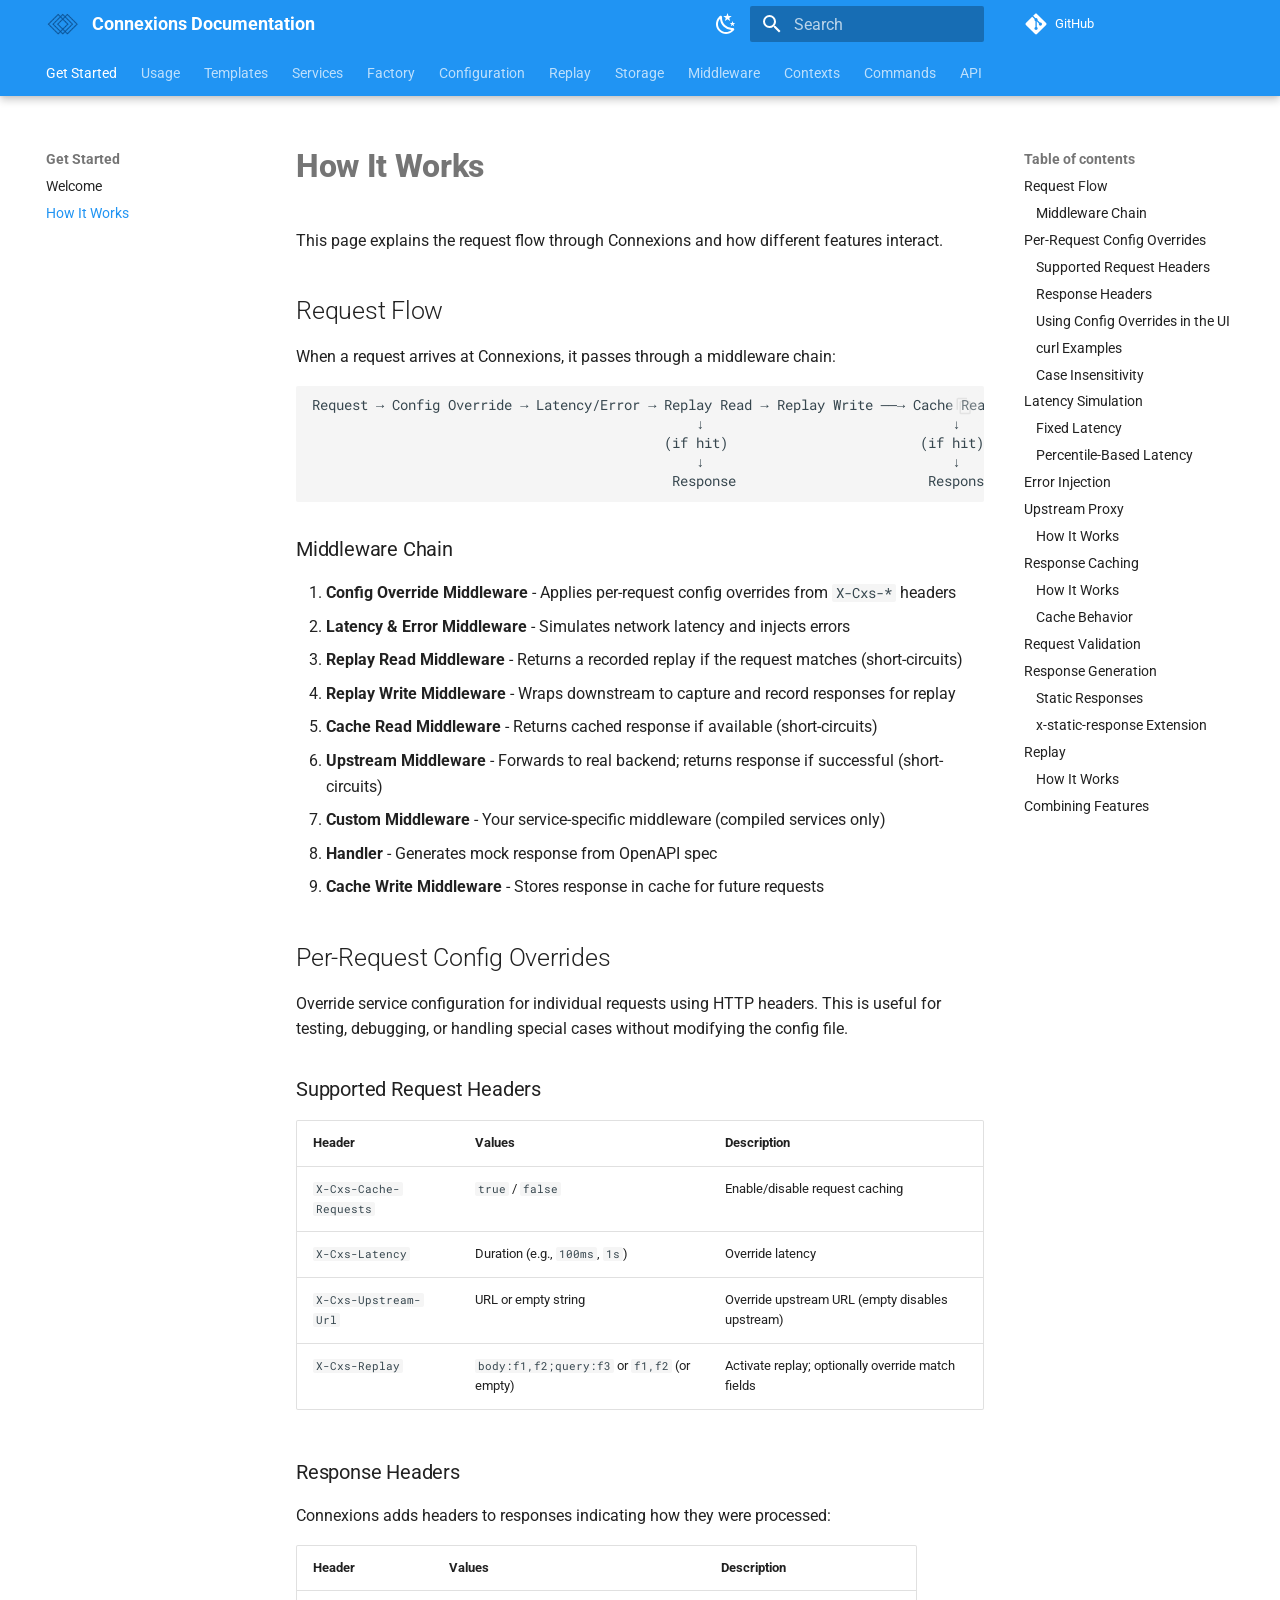
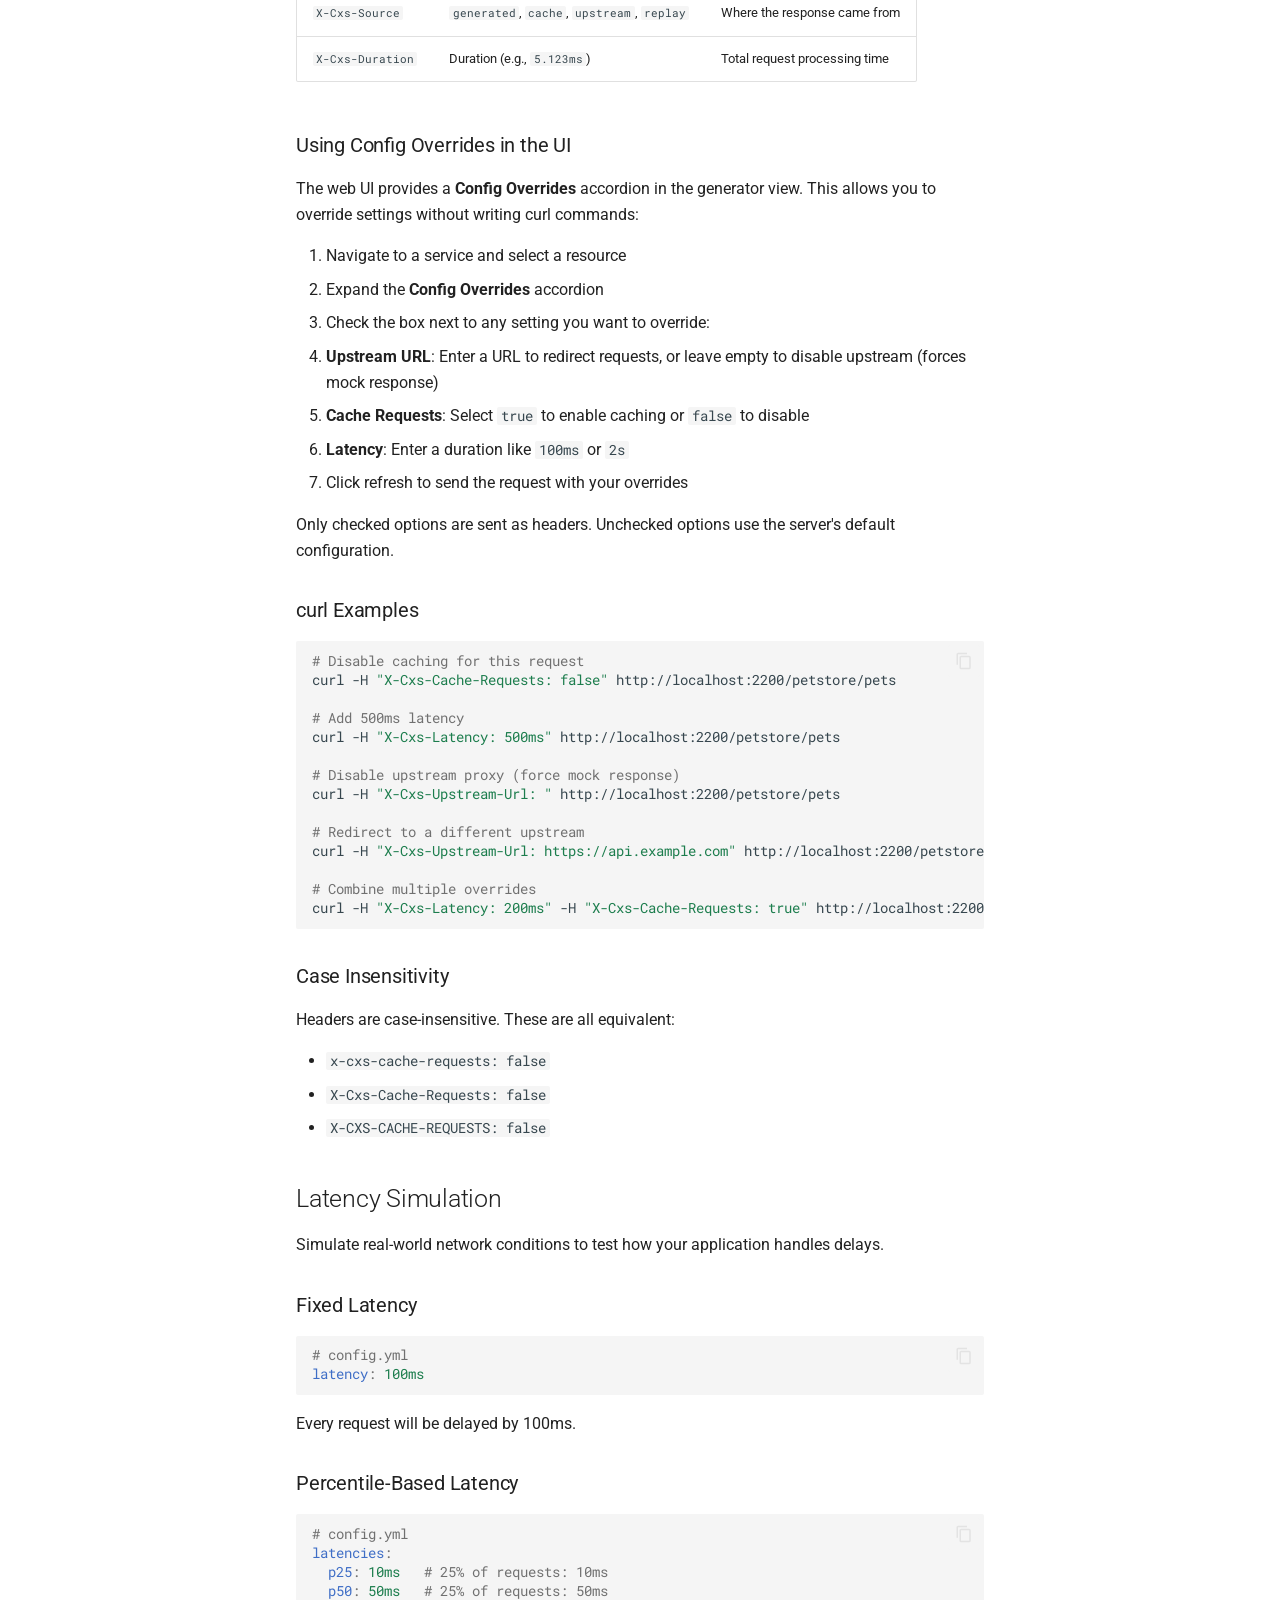
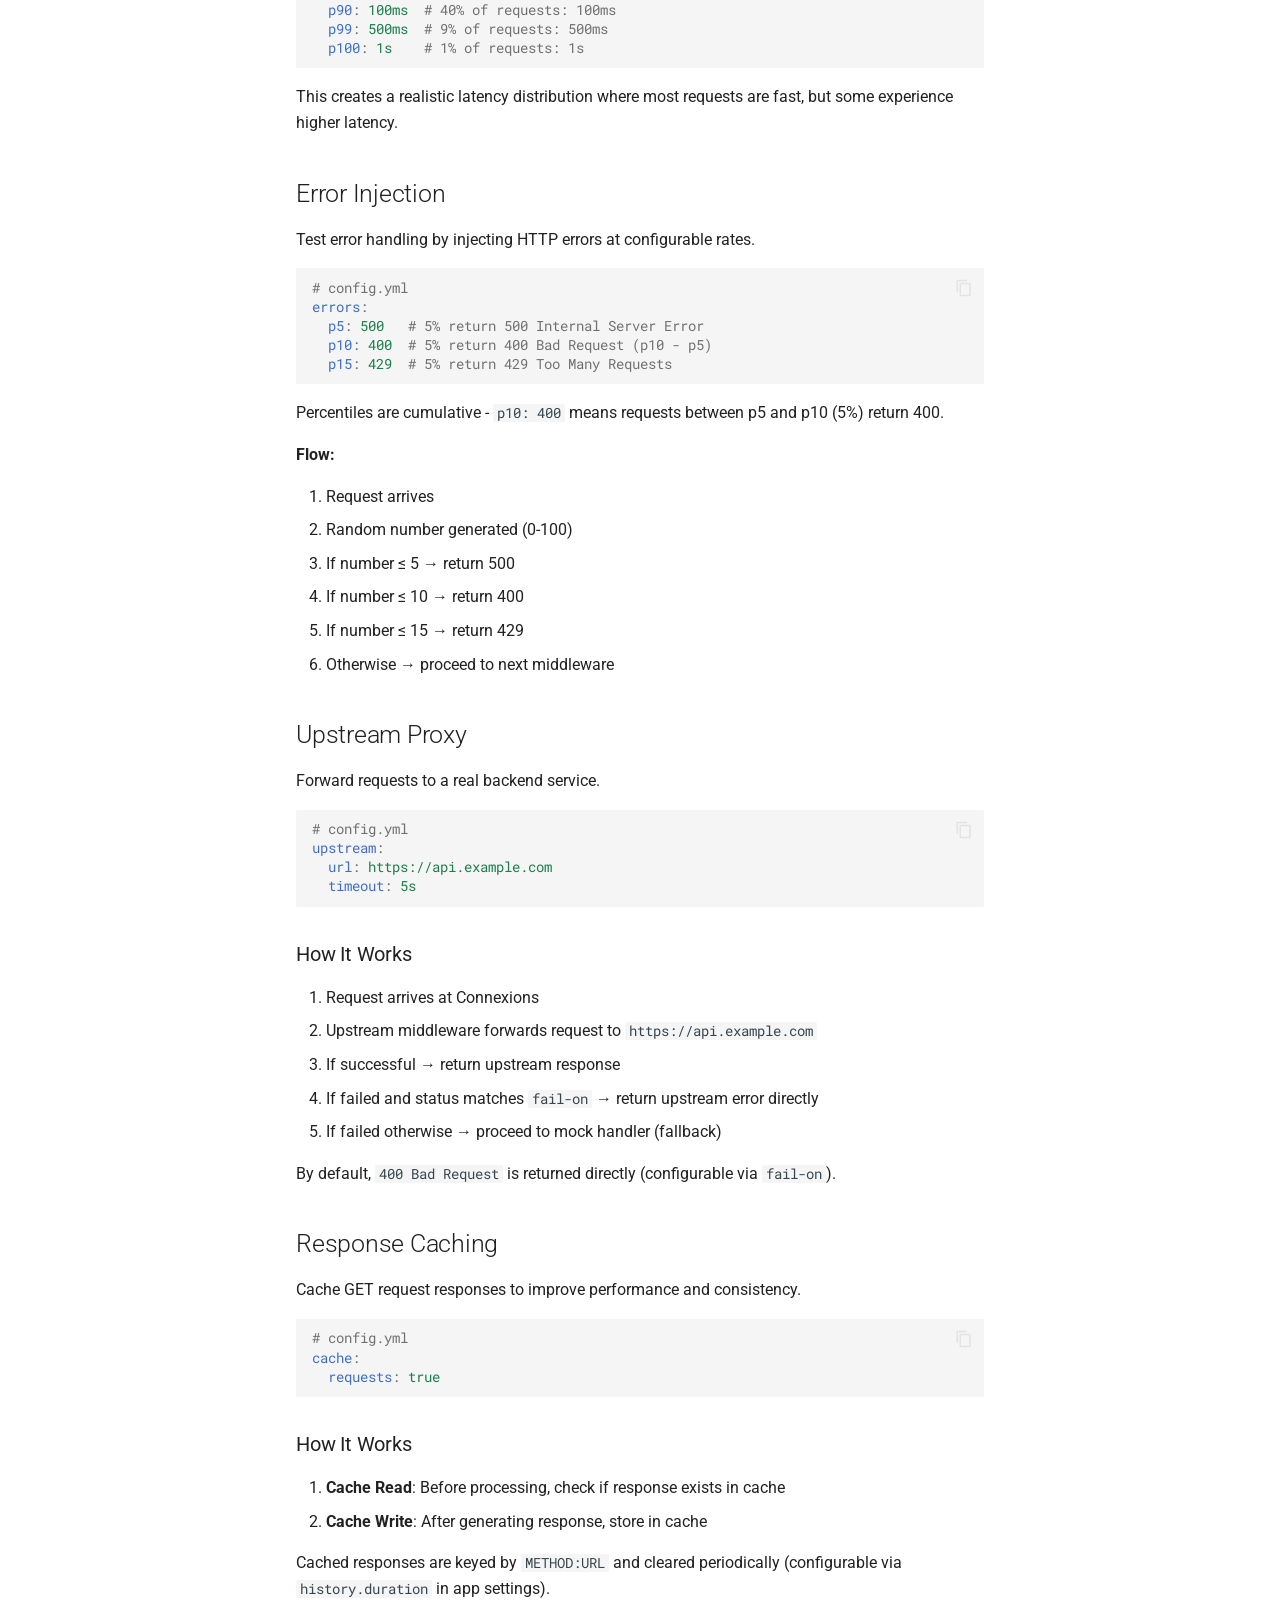
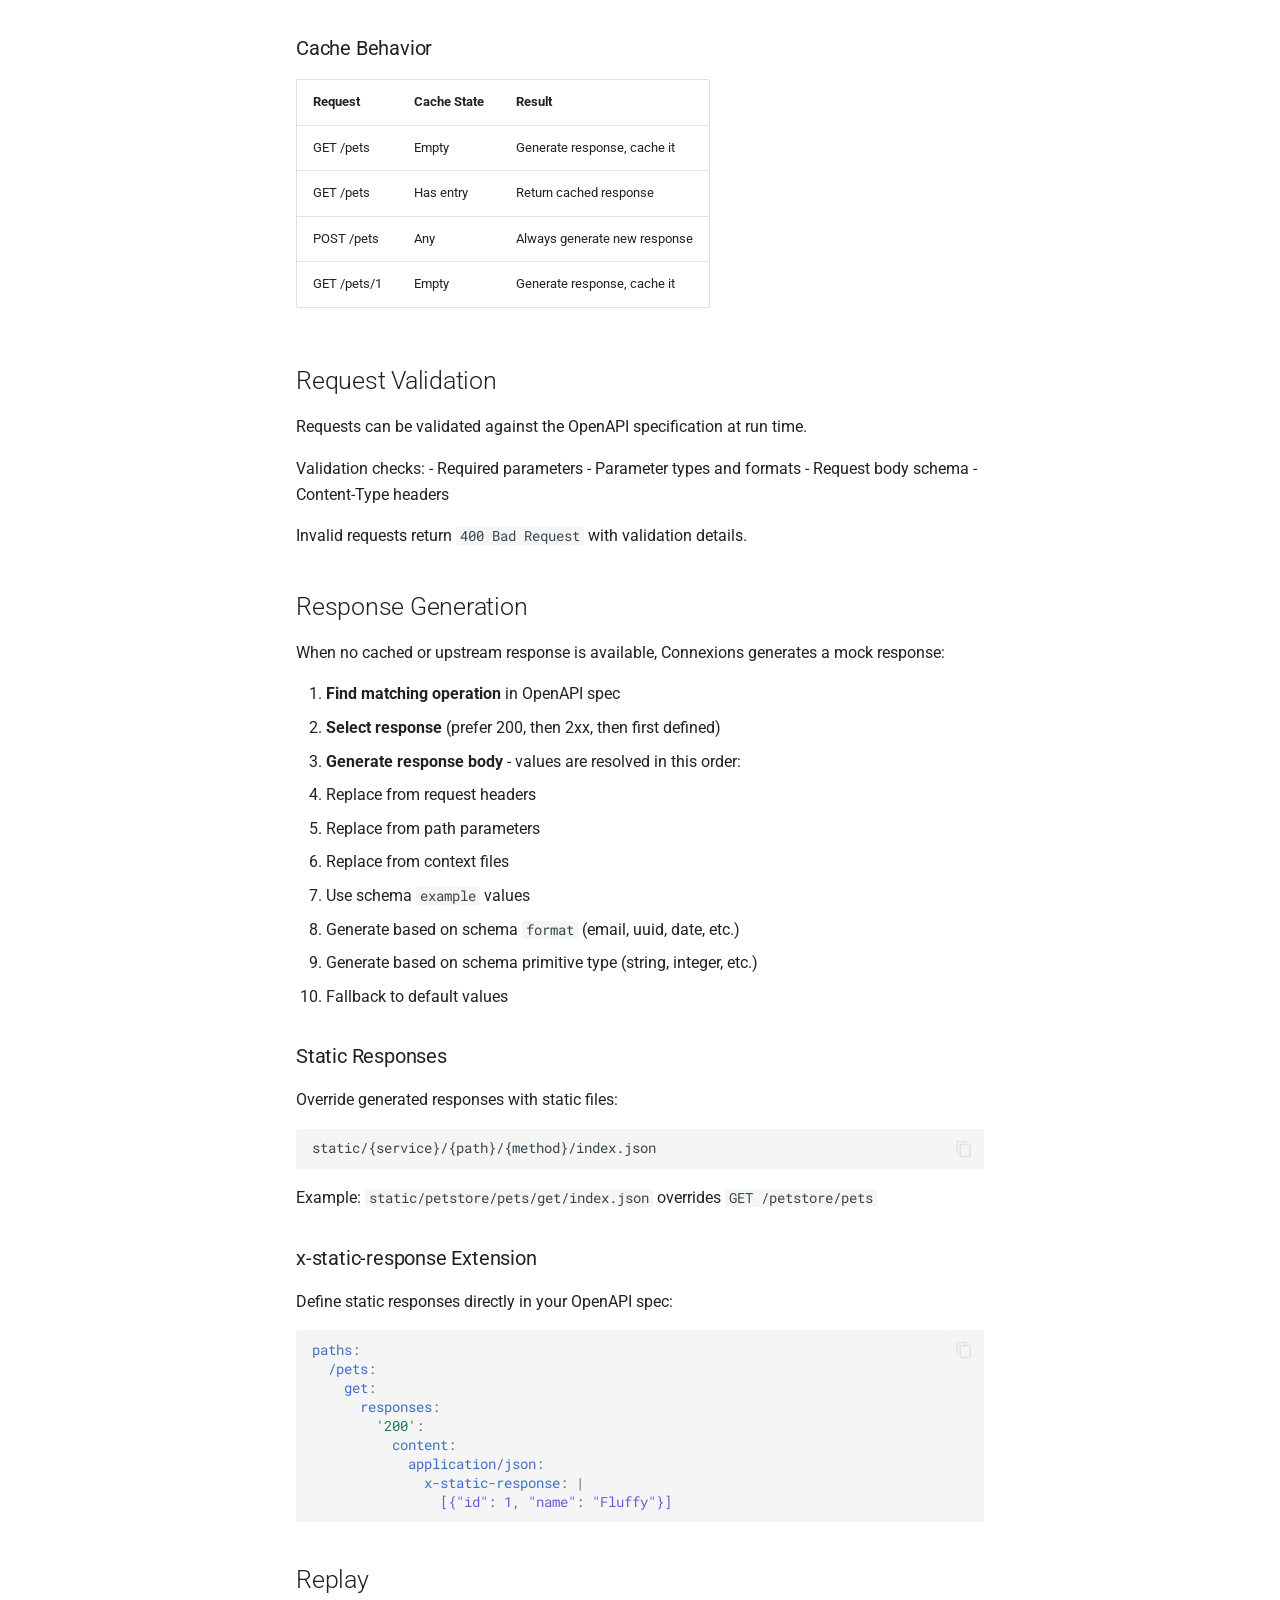
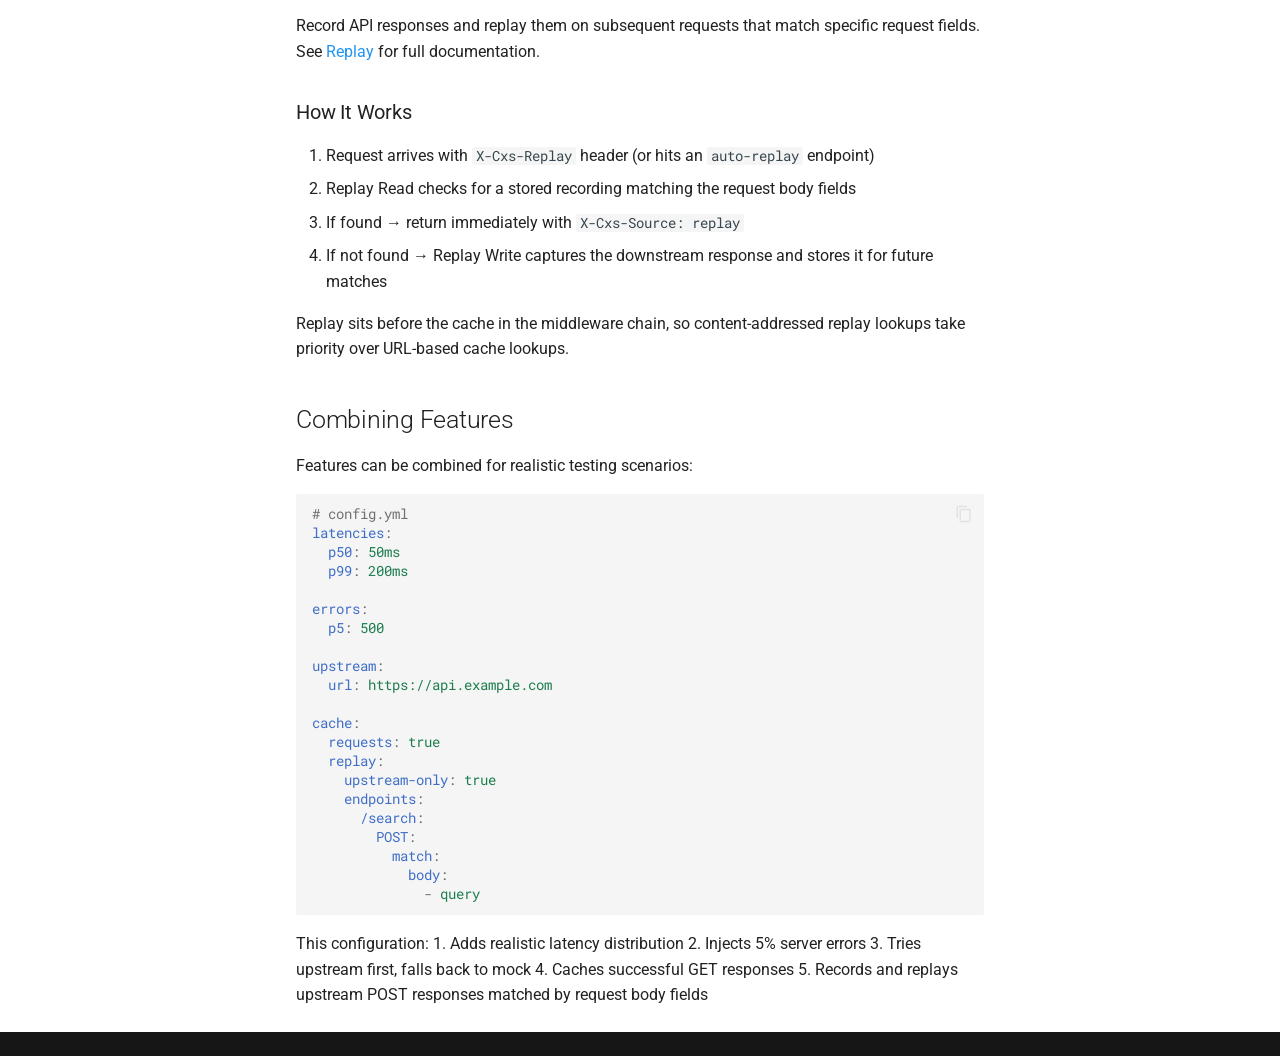
==== how-it-works/index.html @ 0d0374de "Deployed 8291e84 with MkDocs version: 1.6.1" ====
<!doctype html>
<html lang="en" class="no-js">
  <head>
    
      <meta charset="utf-8">
      <meta name="viewport" content="width=device-width,initial-scale=1">
      
      
      
      
        <link rel="prev" href="..">
      
      
        <link rel="next" href="../usage/portable/">
      
      
        
      
      
      <link rel="icon" href="../images/favicon.ico">
      <meta name="generator" content="mkdocs-1.6.1, mkdocs-material-9.7.6">
    
    
      
        <title>How It Works - Connexions Documentation</title>
      
    
    
      <link rel="stylesheet" href="../assets/stylesheets/main.484c7ddc.min.css">
      
        
        <link rel="stylesheet" href="../assets/stylesheets/palette.ab4e12ef.min.css">
      
      

  
  
  
  
  <style>:root{--md-annotation-icon:url('data:image/svg+xml;charset=utf-8,%3Csvg%20xmlns%3D%22http%3A//www.w3.org/2000/svg%22%20viewBox%3D%220%200%2024%2024%22%3E%3Cpath%20d%3D%22M17%2013h-4v4h-2v-4H7v-2h4V7h2v4h4m-5-9A10%2010%200%200%200%202%2012a10%2010%200%200%200%2010%2010%2010%2010%200%200%200%2010-10A10%2010%200%200%200%2012%202%22/%3E%3C/svg%3E');}</style>


    
    
      
    
    
      
        
        
        <link rel="preconnect" href="https://fonts.gstatic.com" crossorigin>
        <link rel="stylesheet" href="https://fonts.googleapis.com/css?family=Roboto:300,300i,400,400i,700,700i%7CRoboto+Mono:400,400i,700,700i&display=fallback">
        <style>:root{--md-text-font:"Roboto";--md-code-font:"Roboto Mono"}</style>
      
    
    
      <link rel="stylesheet" href="../css/extra.css">
    
    <script>__md_scope=new URL("..",location),__md_hash=e=>[...e].reduce(((e,_)=>(e<<5)-e+_.charCodeAt(0)),0),__md_get=(e,_=localStorage,t=__md_scope)=>JSON.parse(_.getItem(t.pathname+"."+e)),__md_set=(e,_,t=localStorage,a=__md_scope)=>{try{t.setItem(a.pathname+"."+e,JSON.stringify(_))}catch(e){}}</script>
    
      

    
    
  </head>
  
  
    
    
      
    
    
    
    
    <body dir="ltr" data-md-color-scheme="default" data-md-color-primary="blue" data-md-color-accent="indigo">
  
    
    <input class="md-toggle" data-md-toggle="drawer" type="checkbox" id="__drawer" autocomplete="off">
    <input class="md-toggle" data-md-toggle="search" type="checkbox" id="__search" autocomplete="off">
    <label class="md-overlay" for="__drawer"></label>
    <div data-md-component="skip">
      
        
        <a href="#how-it-works" class="md-skip">
          Skip to content
        </a>
      
    </div>
    <div data-md-component="announce">
      
    </div>
    
    
      

  

<header class="md-header md-header--shadow md-header--lifted" data-md-component="header">
  <nav class="md-header__inner md-grid" aria-label="Header">
    <a href=".." title="Connexions Documentation" class="md-header__button md-logo" aria-label="Connexions Documentation" data-md-component="logo">
      
  <img src="../images/logo.png" alt="logo">

    </a>
    <label class="md-header__button md-icon" for="__drawer">
      
      <svg xmlns="http://www.w3.org/2000/svg" viewBox="0 0 24 24"><path d="M3 6h18v2H3zm0 5h18v2H3zm0 5h18v2H3z"/></svg>
    </label>
    <div class="md-header__title" data-md-component="header-title">
      <div class="md-header__ellipsis">
        <div class="md-header__topic">
          <span class="md-ellipsis">
            Connexions Documentation
          </span>
        </div>
        <div class="md-header__topic" data-md-component="header-topic">
          <span class="md-ellipsis">
            
              How It Works
            
          </span>
        </div>
      </div>
    </div>
    
      
        <form class="md-header__option" data-md-component="palette">
  
    
    
    
    <input class="md-option" data-md-color-media="" data-md-color-scheme="default" data-md-color-primary="blue" data-md-color-accent="indigo"  aria-label="Switch to dark mode"  type="radio" name="__palette" id="__palette_0">
    
      <label class="md-header__button md-icon" title="Switch to dark mode" for="__palette_1" hidden>
        <svg xmlns="http://www.w3.org/2000/svg" viewBox="0 0 24 24"><path d="m17.75 4.09-2.53 1.94.91 3.06-2.63-1.81-2.63 1.81.91-3.06-2.53-1.94L12.44 4l1.06-3 1.06 3zm3.5 6.91-1.64 1.25.59 1.98-1.7-1.17-1.7 1.17.59-1.98L15.75 11l2.06-.05L18.5 9l.69 1.95zm-2.28 4.95c.83-.08 1.72 1.1 1.19 1.85-.32.45-.66.87-1.08 1.27C15.17 23 8.84 23 4.94 19.07c-3.91-3.9-3.91-10.24 0-14.14.4-.4.82-.76 1.27-1.08.75-.53 1.93.36 1.85 1.19-.27 2.86.69 5.83 2.89 8.02a9.96 9.96 0 0 0 8.02 2.89m-1.64 2.02a12.08 12.08 0 0 1-7.8-3.47c-2.17-2.19-3.33-5-3.49-7.82-2.81 3.14-2.7 7.96.31 10.98 3.02 3.01 7.84 3.12 10.98.31"/></svg>
      </label>
    
  
    
    
    
    <input class="md-option" data-md-color-media="" data-md-color-scheme="slate" data-md-color-primary="black" data-md-color-accent="red"  aria-label="Switch to light mode"  type="radio" name="__palette" id="__palette_1">
    
      <label class="md-header__button md-icon" title="Switch to light mode" for="__palette_0" hidden>
        <svg xmlns="http://www.w3.org/2000/svg" viewBox="0 0 24 24"><path d="M12 7a5 5 0 0 1 5 5 5 5 0 0 1-5 5 5 5 0 0 1-5-5 5 5 0 0 1 5-5m0 2a3 3 0 0 0-3 3 3 3 0 0 0 3 3 3 3 0 0 0 3-3 3 3 0 0 0-3-3m0-7 2.39 3.42C13.65 5.15 12.84 5 12 5s-1.65.15-2.39.42zM3.34 7l4.16-.35A7.2 7.2 0 0 0 5.94 8.5c-.44.74-.69 1.5-.83 2.29zm.02 10 1.76-3.77a7.131 7.131 0 0 0 2.38 4.14zM20.65 7l-1.77 3.79a7.02 7.02 0 0 0-2.38-4.15zm-.01 10-4.14.36c.59-.51 1.12-1.14 1.54-1.86.42-.73.69-1.5.83-2.29zM12 22l-2.41-3.44c.74.27 1.55.44 2.41.44.82 0 1.63-.17 2.37-.44z"/></svg>
      </label>
    
  
</form>
      
    
    
      <script>var palette=__md_get("__palette");if(palette&&palette.color){if("(prefers-color-scheme)"===palette.color.media){var media=matchMedia("(prefers-color-scheme: light)"),input=document.querySelector(media.matches?"[data-md-color-media='(prefers-color-scheme: light)']":"[data-md-color-media='(prefers-color-scheme: dark)']");palette.color.media=input.getAttribute("data-md-color-media"),palette.color.scheme=input.getAttribute("data-md-color-scheme"),palette.color.primary=input.getAttribute("data-md-color-primary"),palette.color.accent=input.getAttribute("data-md-color-accent")}for(var[key,value]of Object.entries(palette.color))document.body.setAttribute("data-md-color-"+key,value)}</script>
    
    
    
      
      
        <label class="md-header__button md-icon" for="__search">
          
          <svg xmlns="http://www.w3.org/2000/svg" viewBox="0 0 24 24"><path d="M9.5 3A6.5 6.5 0 0 1 16 9.5c0 1.61-.59 3.09-1.56 4.23l.27.27h.79l5 5-1.5 1.5-5-5v-.79l-.27-.27A6.52 6.52 0 0 1 9.5 16 6.5 6.5 0 0 1 3 9.5 6.5 6.5 0 0 1 9.5 3m0 2C7 5 5 7 5 9.5S7 14 9.5 14 14 12 14 9.5 12 5 9.5 5"/></svg>
        </label>
        <div class="md-search" data-md-component="search" role="dialog">
  <label class="md-search__overlay" for="__search"></label>
  <div class="md-search__inner" role="search">
    <form class="md-search__form" name="search">
      <input type="text" class="md-search__input" name="query" aria-label="Search" placeholder="Search" autocapitalize="off" autocorrect="off" autocomplete="off" spellcheck="false" data-md-component="search-query" required>
      <label class="md-search__icon md-icon" for="__search">
        
        <svg xmlns="http://www.w3.org/2000/svg" viewBox="0 0 24 24"><path d="M9.5 3A6.5 6.5 0 0 1 16 9.5c0 1.61-.59 3.09-1.56 4.23l.27.27h.79l5 5-1.5 1.5-5-5v-.79l-.27-.27A6.52 6.52 0 0 1 9.5 16 6.5 6.5 0 0 1 3 9.5 6.5 6.5 0 0 1 9.5 3m0 2C7 5 5 7 5 9.5S7 14 9.5 14 14 12 14 9.5 12 5 9.5 5"/></svg>
        
        <svg xmlns="http://www.w3.org/2000/svg" viewBox="0 0 24 24"><path d="M20 11v2H8l5.5 5.5-1.42 1.42L4.16 12l7.92-7.92L13.5 5.5 8 11z"/></svg>
      </label>
      <nav class="md-search__options" aria-label="Search">
        
        <button type="reset" class="md-search__icon md-icon" title="Clear" aria-label="Clear" tabindex="-1">
          
          <svg xmlns="http://www.w3.org/2000/svg" viewBox="0 0 24 24"><path d="M19 6.41 17.59 5 12 10.59 6.41 5 5 6.41 10.59 12 5 17.59 6.41 19 12 13.41 17.59 19 19 17.59 13.41 12z"/></svg>
        </button>
      </nav>
      
        <div class="md-search__suggest" data-md-component="search-suggest"></div>
      
    </form>
    <div class="md-search__output">
      <div class="md-search__scrollwrap" tabindex="0" data-md-scrollfix>
        <div class="md-search-result" data-md-component="search-result">
          <div class="md-search-result__meta">
            Initializing search
          </div>
          <ol class="md-search-result__list" role="presentation"></ol>
        </div>
      </div>
    </div>
  </div>
</div>
      
    
    
      <div class="md-header__source">
        <a href="https://github.com/mockzilla/connexions" title="Go to repository" class="md-source" data-md-component="source">
  <div class="md-source__icon md-icon">
    
    <svg xmlns="http://www.w3.org/2000/svg" viewBox="0 0 448 512"><!--! Font Awesome Free 7.1.0 by @fontawesome - https://fontawesome.com License - https://fontawesome.com/license/free (Icons: CC BY 4.0, Fonts: SIL OFL 1.1, Code: MIT License) Copyright 2025 Fonticons, Inc.--><path d="M439.6 236.1 244 40.5c-5.4-5.5-12.8-8.5-20.4-8.5s-15 3-20.4 8.4L162.5 81l51.5 51.5c27.1-9.1 52.7 16.8 43.4 43.7l49.7 49.7c34.2-11.8 61.2 31 35.5 56.7-26.5 26.5-70.2-2.9-56-37.3L240.3 199v121.9c25.3 12.5 22.3 41.8 9.1 55-6.4 6.4-15.2 10.1-24.3 10.1s-17.8-3.6-24.3-10.1c-17.6-17.6-11.1-46.9 11.2-56v-123c-20.8-8.5-24.6-30.7-18.6-45L142.6 101 8.5 235.1C3 240.6 0 247.9 0 255.5s3 15 8.5 20.4l195.6 195.7c5.4 5.4 12.7 8.4 20.4 8.4s15-3 20.4-8.4l194.7-194.7c5.4-5.4 8.4-12.8 8.4-20.4s-3-15-8.4-20.4"/></svg>
  </div>
  <div class="md-source__repository">
    GitHub
  </div>
</a>
      </div>
    
  </nav>
  
    
      
<nav class="md-tabs" aria-label="Tabs" data-md-component="tabs">
  <div class="md-grid">
    <ul class="md-tabs__list">
      
        
  
  
  
    
  
  
    
    
      <li class="md-tabs__item md-tabs__item--active">
        <a href=".." class="md-tabs__link">
          
  
  
  Get Started

        </a>
      </li>
    
  

      
        
  
  
  
  
    
    
      <li class="md-tabs__item">
        <a href="../usage/portable/" class="md-tabs__link">
          
  
  
  Usage

        </a>
      </li>
    
  

      
        
  
  
  
  
    <li class="md-tabs__item">
      <a href="../templates/" class="md-tabs__link">
        
  
  
    
  
  Templates

      </a>
    </li>
  

      
        
  
  
  
  
    <li class="md-tabs__item">
      <a href="../services/" class="md-tabs__link">
        
  
  
    
  
  Services

      </a>
    </li>
  

      
        
  
  
  
  
    <li class="md-tabs__item">
      <a href="../factory/" class="md-tabs__link">
        
  
  
    
  
  Factory

      </a>
    </li>
  

      
        
  
  
  
  
    
    
      <li class="md-tabs__item">
        <a href="../config/app/" class="md-tabs__link">
          
  
  
  Configuration

        </a>
      </li>
    
  

      
        
  
  
  
  
    <li class="md-tabs__item">
      <a href="../replay/" class="md-tabs__link">
        
  
  
    
  
  Replay

      </a>
    </li>
  

      
        
  
  
  
  
    <li class="md-tabs__item">
      <a href="../storage/" class="md-tabs__link">
        
  
  
    
  
  Storage

      </a>
    </li>
  

      
        
  
  
  
  
    <li class="md-tabs__item">
      <a href="../middleware/" class="md-tabs__link">
        
  
  
    
  
  Middleware

      </a>
    </li>
  

      
        
  
  
  
  
    
    
      <li class="md-tabs__item">
        <a href="../contexts/" class="md-tabs__link">
          
  
  
  Contexts

        </a>
      </li>
    
  

      
        
  
  
  
  
    
    
      <li class="md-tabs__item">
        <a href="../commands/service/" class="md-tabs__link">
          
  
  
  Commands

        </a>
      </li>
    
  

      
        
  
  
  
  
    
    
      <li class="md-tabs__item">
        <a href="../api/" class="md-tabs__link">
          
  
  
  API

        </a>
      </li>
    
  

      
    </ul>
  </div>
</nav>
    
  
</header>
    
    <div class="md-container" data-md-component="container">
      
      
        
      
      <main class="md-main" data-md-component="main">
        <div class="md-main__inner md-grid">
          
            
              
              <div class="md-sidebar md-sidebar--primary" data-md-component="sidebar" data-md-type="navigation" >
                <div class="md-sidebar__scrollwrap">
                  <div class="md-sidebar__inner">
                    


  


<nav class="md-nav md-nav--primary md-nav--lifted" aria-label="Navigation" data-md-level="0">
  <label class="md-nav__title" for="__drawer">
    <a href=".." title="Connexions Documentation" class="md-nav__button md-logo" aria-label="Connexions Documentation" data-md-component="logo">
      
  <img src="../images/logo.png" alt="logo">

    </a>
    Connexions Documentation
  </label>
  
    <div class="md-nav__source">
      <a href="https://github.com/mockzilla/connexions" title="Go to repository" class="md-source" data-md-component="source">
  <div class="md-source__icon md-icon">
    
    <svg xmlns="http://www.w3.org/2000/svg" viewBox="0 0 448 512"><!--! Font Awesome Free 7.1.0 by @fontawesome - https://fontawesome.com License - https://fontawesome.com/license/free (Icons: CC BY 4.0, Fonts: SIL OFL 1.1, Code: MIT License) Copyright 2025 Fonticons, Inc.--><path d="M439.6 236.1 244 40.5c-5.4-5.5-12.8-8.5-20.4-8.5s-15 3-20.4 8.4L162.5 81l51.5 51.5c27.1-9.1 52.7 16.8 43.4 43.7l49.7 49.7c34.2-11.8 61.2 31 35.5 56.7-26.5 26.5-70.2-2.9-56-37.3L240.3 199v121.9c25.3 12.5 22.3 41.8 9.1 55-6.4 6.4-15.2 10.1-24.3 10.1s-17.8-3.6-24.3-10.1c-17.6-17.6-11.1-46.9 11.2-56v-123c-20.8-8.5-24.6-30.7-18.6-45L142.6 101 8.5 235.1C3 240.6 0 247.9 0 255.5s3 15 8.5 20.4l195.6 195.7c5.4 5.4 12.7 8.4 20.4 8.4s15-3 20.4-8.4l194.7-194.7c5.4-5.4 8.4-12.8 8.4-20.4s-3-15-8.4-20.4"/></svg>
  </div>
  <div class="md-source__repository">
    GitHub
  </div>
</a>
    </div>
  
  <ul class="md-nav__list" data-md-scrollfix>
    
      
      
  
  
    
  
  
  
    
    
    
    
      
        
        
      
      
    
    
    <li class="md-nav__item md-nav__item--active md-nav__item--section md-nav__item--nested">
      
        
        
        <input class="md-nav__toggle md-toggle " type="checkbox" id="__nav_1" checked>
        
          
          <label class="md-nav__link" for="__nav_1" id="__nav_1_label" tabindex="">
            
  
  
  <span class="md-ellipsis">
    
  
    Get Started
  

    
  </span>
  
  

            <span class="md-nav__icon md-icon"></span>
          </label>
        
        <nav class="md-nav" data-md-level="1" aria-labelledby="__nav_1_label" aria-expanded="true">
          <label class="md-nav__title" for="__nav_1">
            <span class="md-nav__icon md-icon"></span>
            
  
    Get Started
  

          </label>
          <ul class="md-nav__list" data-md-scrollfix>
            
              
                
  
  
  
  
    <li class="md-nav__item">
      <a href=".." class="md-nav__link">
        
  
  
  <span class="md-ellipsis">
    
  
    Welcome
  

    
  </span>
  
  

      </a>
    </li>
  

              
            
              
                
  
  
    
  
  
  
    <li class="md-nav__item md-nav__item--active">
      
      <input class="md-nav__toggle md-toggle" type="checkbox" id="__toc">
      
      
        
      
      
        <label class="md-nav__link md-nav__link--active" for="__toc">
          
  
  
  <span class="md-ellipsis">
    
  
    How It Works
  

    
  </span>
  
  

          <span class="md-nav__icon md-icon"></span>
        </label>
      
      <a href="./" class="md-nav__link md-nav__link--active">
        
  
  
  <span class="md-ellipsis">
    
  
    How It Works
  

    
  </span>
  
  

      </a>
      
        

<nav class="md-nav md-nav--secondary" aria-label="Table of contents">
  
  
  
    
  
  
    <label class="md-nav__title" for="__toc">
      <span class="md-nav__icon md-icon"></span>
      Table of contents
    </label>
    <ul class="md-nav__list" data-md-component="toc" data-md-scrollfix>
      
        <li class="md-nav__item">
  <a href="#request-flow" class="md-nav__link">
    <span class="md-ellipsis">
      
        Request Flow
      
    </span>
  </a>
  
    <nav class="md-nav" aria-label="Request Flow">
      <ul class="md-nav__list">
        
          <li class="md-nav__item">
  <a href="#middleware-chain" class="md-nav__link">
    <span class="md-ellipsis">
      
        Middleware Chain
      
    </span>
  </a>
  
</li>
        
      </ul>
    </nav>
  
</li>
      
        <li class="md-nav__item">
  <a href="#per-request-config-overrides" class="md-nav__link">
    <span class="md-ellipsis">
      
        Per-Request Config Overrides
      
    </span>
  </a>
  
    <nav class="md-nav" aria-label="Per-Request Config Overrides">
      <ul class="md-nav__list">
        
          <li class="md-nav__item">
  <a href="#supported-request-headers" class="md-nav__link">
    <span class="md-ellipsis">
      
        Supported Request Headers
      
    </span>
  </a>
  
</li>
        
          <li class="md-nav__item">
  <a href="#response-headers" class="md-nav__link">
    <span class="md-ellipsis">
      
        Response Headers
      
    </span>
  </a>
  
</li>
        
          <li class="md-nav__item">
  <a href="#using-config-overrides-in-the-ui" class="md-nav__link">
    <span class="md-ellipsis">
      
        Using Config Overrides in the UI
      
    </span>
  </a>
  
</li>
        
          <li class="md-nav__item">
  <a href="#curl-examples" class="md-nav__link">
    <span class="md-ellipsis">
      
        curl Examples
      
    </span>
  </a>
  
</li>
        
          <li class="md-nav__item">
  <a href="#case-insensitivity" class="md-nav__link">
    <span class="md-ellipsis">
      
        Case Insensitivity
      
    </span>
  </a>
  
</li>
        
      </ul>
    </nav>
  
</li>
      
        <li class="md-nav__item">
  <a href="#latency-simulation" class="md-nav__link">
    <span class="md-ellipsis">
      
        Latency Simulation
      
    </span>
  </a>
  
    <nav class="md-nav" aria-label="Latency Simulation">
      <ul class="md-nav__list">
        
          <li class="md-nav__item">
  <a href="#fixed-latency" class="md-nav__link">
    <span class="md-ellipsis">
      
        Fixed Latency
      
    </span>
  </a>
  
</li>
        
          <li class="md-nav__item">
  <a href="#percentile-based-latency" class="md-nav__link">
    <span class="md-ellipsis">
      
        Percentile-Based Latency
      
    </span>
  </a>
  
</li>
        
      </ul>
    </nav>
  
</li>
      
        <li class="md-nav__item">
  <a href="#error-injection" class="md-nav__link">
    <span class="md-ellipsis">
      
        Error Injection
      
    </span>
  </a>
  
</li>
      
        <li class="md-nav__item">
  <a href="#upstream-proxy" class="md-nav__link">
    <span class="md-ellipsis">
      
        Upstream Proxy
      
    </span>
  </a>
  
    <nav class="md-nav" aria-label="Upstream Proxy">
      <ul class="md-nav__list">
        
          <li class="md-nav__item">
  <a href="#how-it-works_1" class="md-nav__link">
    <span class="md-ellipsis">
      
        How It Works
      
    </span>
  </a>
  
</li>
        
      </ul>
    </nav>
  
</li>
      
        <li class="md-nav__item">
  <a href="#response-caching" class="md-nav__link">
    <span class="md-ellipsis">
      
        Response Caching
      
    </span>
  </a>
  
    <nav class="md-nav" aria-label="Response Caching">
      <ul class="md-nav__list">
        
          <li class="md-nav__item">
  <a href="#how-it-works_2" class="md-nav__link">
    <span class="md-ellipsis">
      
        How It Works
      
    </span>
  </a>
  
</li>
        
          <li class="md-nav__item">
  <a href="#cache-behavior" class="md-nav__link">
    <span class="md-ellipsis">
      
        Cache Behavior
      
    </span>
  </a>
  
</li>
        
      </ul>
    </nav>
  
</li>
      
        <li class="md-nav__item">
  <a href="#request-validation" class="md-nav__link">
    <span class="md-ellipsis">
      
        Request Validation
      
    </span>
  </a>
  
</li>
      
        <li class="md-nav__item">
  <a href="#response-generation" class="md-nav__link">
    <span class="md-ellipsis">
      
        Response Generation
      
    </span>
  </a>
  
    <nav class="md-nav" aria-label="Response Generation">
      <ul class="md-nav__list">
        
          <li class="md-nav__item">
  <a href="#static-responses" class="md-nav__link">
    <span class="md-ellipsis">
      
        Static Responses
      
    </span>
  </a>
  
</li>
        
          <li class="md-nav__item">
  <a href="#x-static-response-extension" class="md-nav__link">
    <span class="md-ellipsis">
      
        x-static-response Extension
      
    </span>
  </a>
  
</li>
        
      </ul>
    </nav>
  
</li>
      
        <li class="md-nav__item">
  <a href="#replay" class="md-nav__link">
    <span class="md-ellipsis">
      
        Replay
      
    </span>
  </a>
  
    <nav class="md-nav" aria-label="Replay">
      <ul class="md-nav__list">
        
          <li class="md-nav__item">
  <a href="#how-it-works_3" class="md-nav__link">
    <span class="md-ellipsis">
      
        How It Works
      
    </span>
  </a>
  
</li>
        
      </ul>
    </nav>
  
</li>
      
        <li class="md-nav__item">
  <a href="#combining-features" class="md-nav__link">
    <span class="md-ellipsis">
      
        Combining Features
      
    </span>
  </a>
  
</li>
      
    </ul>
  
</nav>
      
    </li>
  

              
            
          </ul>
        </nav>
      
    </li>
  

    
      
      
  
  
  
  
    
    
    
    
      
      
    
    
    <li class="md-nav__item md-nav__item--nested">
      
        
        
        <input class="md-nav__toggle md-toggle " type="checkbox" id="__nav_2" >
        
          
          <label class="md-nav__link" for="__nav_2" id="__nav_2_label" tabindex="0">
            
  
  
  <span class="md-ellipsis">
    
  
    Usage
  

    
  </span>
  
  

            <span class="md-nav__icon md-icon"></span>
          </label>
        
        <nav class="md-nav" data-md-level="1" aria-labelledby="__nav_2_label" aria-expanded="false">
          <label class="md-nav__title" for="__nav_2">
            <span class="md-nav__icon md-icon"></span>
            
  
    Usage
  

          </label>
          <ul class="md-nav__list" data-md-scrollfix>
            
              
                
  
  
  
  
    <li class="md-nav__item">
      <a href="../usage/portable/" class="md-nav__link">
        
  
  
  <span class="md-ellipsis">
    
  
    Portable Mode
  

    
  </span>
  
  

      </a>
    </li>
  

              
            
              
                
  
  
  
  
    <li class="md-nav__item">
      <a href="../usage/codegen/" class="md-nav__link">
        
  
  
  <span class="md-ellipsis">
    
  
    Codegen Mode
  

    
  </span>
  
  

      </a>
    </li>
  

              
            
          </ul>
        </nav>
      
    </li>
  

    
      
      
  
  
  
  
    <li class="md-nav__item">
      <a href="../templates/" class="md-nav__link">
        
  
  
  <span class="md-ellipsis">
    
  
    Templates
  

    
  </span>
  
  

      </a>
    </li>
  

    
      
      
  
  
  
  
    <li class="md-nav__item">
      <a href="../services/" class="md-nav__link">
        
  
  
  <span class="md-ellipsis">
    
  
    Services
  

    
  </span>
  
  

      </a>
    </li>
  

    
      
      
  
  
  
  
    <li class="md-nav__item">
      <a href="../factory/" class="md-nav__link">
        
  
  
  <span class="md-ellipsis">
    
  
    Factory
  

    
  </span>
  
  

      </a>
    </li>
  

    
      
      
  
  
  
  
    
    
    
    
      
      
    
    
    <li class="md-nav__item md-nav__item--nested">
      
        
        
        <input class="md-nav__toggle md-toggle " type="checkbox" id="__nav_6" >
        
          
          <label class="md-nav__link" for="__nav_6" id="__nav_6_label" tabindex="0">
            
  
  
  <span class="md-ellipsis">
    
  
    Configuration
  

    
  </span>
  
  

            <span class="md-nav__icon md-icon"></span>
          </label>
        
        <nav class="md-nav" data-md-level="1" aria-labelledby="__nav_6_label" aria-expanded="false">
          <label class="md-nav__title" for="__nav_6">
            <span class="md-nav__icon md-icon"></span>
            
  
    Configuration
  

          </label>
          <ul class="md-nav__list" data-md-scrollfix>
            
              
                
  
  
  
  
    <li class="md-nav__item">
      <a href="../config/app/" class="md-nav__link">
        
  
  
  <span class="md-ellipsis">
    
  
    App Config
  

    
  </span>
  
  

      </a>
    </li>
  

              
            
              
                
  
  
  
  
    <li class="md-nav__item">
      <a href="../config/service/" class="md-nav__link">
        
  
  
  <span class="md-ellipsis">
    
  
    Service Config
  

    
  </span>
  
  

      </a>
    </li>
  

              
            
              
                
  
  
  
  
    <li class="md-nav__item">
      <a href="../config/codegen/" class="md-nav__link">
        
  
  
  <span class="md-ellipsis">
    
  
    Codegen Config
  

    
  </span>
  
  

      </a>
    </li>
  

              
            
          </ul>
        </nav>
      
    </li>
  

    
      
      
  
  
  
  
    <li class="md-nav__item">
      <a href="../replay/" class="md-nav__link">
        
  
  
  <span class="md-ellipsis">
    
  
    Replay
  

    
  </span>
  
  

      </a>
    </li>
  

    
      
      
  
  
  
  
    <li class="md-nav__item">
      <a href="../storage/" class="md-nav__link">
        
  
  
  <span class="md-ellipsis">
    
  
    Storage
  

    
  </span>
  
  

      </a>
    </li>
  

    
      
      
  
  
  
  
    <li class="md-nav__item">
      <a href="../middleware/" class="md-nav__link">
        
  
  
  <span class="md-ellipsis">
    
  
    Middleware
  

    
  </span>
  
  

      </a>
    </li>
  

    
      
      
  
  
  
  
    
    
    
    
      
      
    
    
    <li class="md-nav__item md-nav__item--nested">
      
        
        
        <input class="md-nav__toggle md-toggle " type="checkbox" id="__nav_10" >
        
          
          <label class="md-nav__link" for="__nav_10" id="__nav_10_label" tabindex="0">
            
  
  
  <span class="md-ellipsis">
    
  
    Contexts
  

    
  </span>
  
  

            <span class="md-nav__icon md-icon"></span>
          </label>
        
        <nav class="md-nav" data-md-level="1" aria-labelledby="__nav_10_label" aria-expanded="false">
          <label class="md-nav__title" for="__nav_10">
            <span class="md-nav__icon md-icon"></span>
            
  
    Contexts
  

          </label>
          <ul class="md-nav__list" data-md-scrollfix>
            
              
                
  
  
  
  
    <li class="md-nav__item">
      <a href="../contexts/" class="md-nav__link">
        
  
  
  <span class="md-ellipsis">
    
  
    Overview
  

    
  </span>
  
  

      </a>
    </li>
  

              
            
              
                
  
  
  
  
    <li class="md-nav__item">
      <a href="../fake-list/" class="md-nav__link">
        
  
  
  <span class="md-ellipsis">
    
  
    Fake Functions
  

    
  </span>
  
  

      </a>
    </li>
  

              
            
          </ul>
        </nav>
      
    </li>
  

    
      
      
  
  
  
  
    
    
    
    
      
      
    
    
    <li class="md-nav__item md-nav__item--nested">
      
        
        
        <input class="md-nav__toggle md-toggle " type="checkbox" id="__nav_11" >
        
          
          <label class="md-nav__link" for="__nav_11" id="__nav_11_label" tabindex="0">
            
  
  
  <span class="md-ellipsis">
    
  
    Commands
  

    
  </span>
  
  

            <span class="md-nav__icon md-icon"></span>
          </label>
        
        <nav class="md-nav" data-md-level="1" aria-labelledby="__nav_11_label" aria-expanded="false">
          <label class="md-nav__title" for="__nav_11">
            <span class="md-nav__icon md-icon"></span>
            
  
    Commands
  

          </label>
          <ul class="md-nav__list" data-md-scrollfix>
            
              
                
  
  
  
  
    <li class="md-nav__item">
      <a href="../commands/service/" class="md-nav__link">
        
  
  
  <span class="md-ellipsis">
    
  
    service
  

    
  </span>
  
  

      </a>
    </li>
  

              
            
              
                
  
  
  
  
    <li class="md-nav__item">
      <a href="../commands/simplify/" class="md-nav__link">
        
  
  
  <span class="md-ellipsis">
    
  
    simplify
  

    
  </span>
  
  

      </a>
    </li>
  

              
            
          </ul>
        </nav>
      
    </li>
  

    
      
      
  
  
  
  
    
    
    
    
      
      
    
    
    <li class="md-nav__item md-nav__item--nested">
      
        
        
        <input class="md-nav__toggle md-toggle " type="checkbox" id="__nav_12" >
        
          
          <label class="md-nav__link" for="__nav_12" id="__nav_12_label" tabindex="0">
            
  
  
  <span class="md-ellipsis">
    
  
    API
  

    
  </span>
  
  

            <span class="md-nav__icon md-icon"></span>
          </label>
        
        <nav class="md-nav" data-md-level="1" aria-labelledby="__nav_12_label" aria-expanded="false">
          <label class="md-nav__title" for="__nav_12">
            <span class="md-nav__icon md-icon"></span>
            
  
    API
  

          </label>
          <ul class="md-nav__list" data-md-scrollfix>
            
              
                
  
  
  
  
    <li class="md-nav__item">
      <a href="../api/" class="md-nav__link">
        
  
  
  <span class="md-ellipsis">
    
  
    Overview
  

    
  </span>
  
  

      </a>
    </li>
  

              
            
          </ul>
        </nav>
      
    </li>
  

    
  </ul>
</nav>
                  </div>
                </div>
              </div>
            
            
              
              <div class="md-sidebar md-sidebar--secondary" data-md-component="sidebar" data-md-type="toc" >
                <div class="md-sidebar__scrollwrap">
                  <div class="md-sidebar__inner">
                    

<nav class="md-nav md-nav--secondary" aria-label="Table of contents">
  
  
  
    
  
  
    <label class="md-nav__title" for="__toc">
      <span class="md-nav__icon md-icon"></span>
      Table of contents
    </label>
    <ul class="md-nav__list" data-md-component="toc" data-md-scrollfix>
      
        <li class="md-nav__item">
  <a href="#request-flow" class="md-nav__link">
    <span class="md-ellipsis">
      
        Request Flow
      
    </span>
  </a>
  
    <nav class="md-nav" aria-label="Request Flow">
      <ul class="md-nav__list">
        
          <li class="md-nav__item">
  <a href="#middleware-chain" class="md-nav__link">
    <span class="md-ellipsis">
      
        Middleware Chain
      
    </span>
  </a>
  
</li>
        
      </ul>
    </nav>
  
</li>
      
        <li class="md-nav__item">
  <a href="#per-request-config-overrides" class="md-nav__link">
    <span class="md-ellipsis">
      
        Per-Request Config Overrides
      
    </span>
  </a>
  
    <nav class="md-nav" aria-label="Per-Request Config Overrides">
      <ul class="md-nav__list">
        
          <li class="md-nav__item">
  <a href="#supported-request-headers" class="md-nav__link">
    <span class="md-ellipsis">
      
        Supported Request Headers
      
    </span>
  </a>
  
</li>
        
          <li class="md-nav__item">
  <a href="#response-headers" class="md-nav__link">
    <span class="md-ellipsis">
      
        Response Headers
      
    </span>
  </a>
  
</li>
        
          <li class="md-nav__item">
  <a href="#using-config-overrides-in-the-ui" class="md-nav__link">
    <span class="md-ellipsis">
      
        Using Config Overrides in the UI
      
    </span>
  </a>
  
</li>
        
          <li class="md-nav__item">
  <a href="#curl-examples" class="md-nav__link">
    <span class="md-ellipsis">
      
        curl Examples
      
    </span>
  </a>
  
</li>
        
          <li class="md-nav__item">
  <a href="#case-insensitivity" class="md-nav__link">
    <span class="md-ellipsis">
      
        Case Insensitivity
      
    </span>
  </a>
  
</li>
        
      </ul>
    </nav>
  
</li>
      
        <li class="md-nav__item">
  <a href="#latency-simulation" class="md-nav__link">
    <span class="md-ellipsis">
      
        Latency Simulation
      
    </span>
  </a>
  
    <nav class="md-nav" aria-label="Latency Simulation">
      <ul class="md-nav__list">
        
          <li class="md-nav__item">
  <a href="#fixed-latency" class="md-nav__link">
    <span class="md-ellipsis">
      
        Fixed Latency
      
    </span>
  </a>
  
</li>
        
          <li class="md-nav__item">
  <a href="#percentile-based-latency" class="md-nav__link">
    <span class="md-ellipsis">
      
        Percentile-Based Latency
      
    </span>
  </a>
  
</li>
        
      </ul>
    </nav>
  
</li>
      
        <li class="md-nav__item">
  <a href="#error-injection" class="md-nav__link">
    <span class="md-ellipsis">
      
        Error Injection
      
    </span>
  </a>
  
</li>
      
        <li class="md-nav__item">
  <a href="#upstream-proxy" class="md-nav__link">
    <span class="md-ellipsis">
      
        Upstream Proxy
      
    </span>
  </a>
  
    <nav class="md-nav" aria-label="Upstream Proxy">
      <ul class="md-nav__list">
        
          <li class="md-nav__item">
  <a href="#how-it-works_1" class="md-nav__link">
    <span class="md-ellipsis">
      
        How It Works
      
    </span>
  </a>
  
</li>
        
      </ul>
    </nav>
  
</li>
      
        <li class="md-nav__item">
  <a href="#response-caching" class="md-nav__link">
    <span class="md-ellipsis">
      
        Response Caching
      
    </span>
  </a>
  
    <nav class="md-nav" aria-label="Response Caching">
      <ul class="md-nav__list">
        
          <li class="md-nav__item">
  <a href="#how-it-works_2" class="md-nav__link">
    <span class="md-ellipsis">
      
        How It Works
      
    </span>
  </a>
  
</li>
        
          <li class="md-nav__item">
  <a href="#cache-behavior" class="md-nav__link">
    <span class="md-ellipsis">
      
        Cache Behavior
      
    </span>
  </a>
  
</li>
        
      </ul>
    </nav>
  
</li>
      
        <li class="md-nav__item">
  <a href="#request-validation" class="md-nav__link">
    <span class="md-ellipsis">
      
        Request Validation
      
    </span>
  </a>
  
</li>
      
        <li class="md-nav__item">
  <a href="#response-generation" class="md-nav__link">
    <span class="md-ellipsis">
      
        Response Generation
      
    </span>
  </a>
  
    <nav class="md-nav" aria-label="Response Generation">
      <ul class="md-nav__list">
        
          <li class="md-nav__item">
  <a href="#static-responses" class="md-nav__link">
    <span class="md-ellipsis">
      
        Static Responses
      
    </span>
  </a>
  
</li>
        
          <li class="md-nav__item">
  <a href="#x-static-response-extension" class="md-nav__link">
    <span class="md-ellipsis">
      
        x-static-response Extension
      
    </span>
  </a>
  
</li>
        
      </ul>
    </nav>
  
</li>
      
        <li class="md-nav__item">
  <a href="#replay" class="md-nav__link">
    <span class="md-ellipsis">
      
        Replay
      
    </span>
  </a>
  
    <nav class="md-nav" aria-label="Replay">
      <ul class="md-nav__list">
        
          <li class="md-nav__item">
  <a href="#how-it-works_3" class="md-nav__link">
    <span class="md-ellipsis">
      
        How It Works
      
    </span>
  </a>
  
</li>
        
      </ul>
    </nav>
  
</li>
      
        <li class="md-nav__item">
  <a href="#combining-features" class="md-nav__link">
    <span class="md-ellipsis">
      
        Combining Features
      
    </span>
  </a>
  
</li>
      
    </ul>
  
</nav>
                  </div>
                </div>
              </div>
            
          
          
            <div class="md-content" data-md-component="content">
              
              <article class="md-content__inner md-typeset">
                
                  


  
  


<h1 id="how-it-works">How It Works<a class="headerlink" href="#how-it-works" title="Permanent link">&para;</a></h1>
<p>This page explains the request flow through Connexions and how different features interact.</p>
<h2 id="request-flow">Request Flow<a class="headerlink" href="#request-flow" title="Permanent link">&para;</a></h2>
<p>When a request arrives at Connexions, it passes through a middleware chain:</p>
<div class="highlight"><pre><span></span><code>Request → Config Override → Latency/Error → Replay Read → Replay Write ──→ Cache Read → Upstream ──────────→ Response
                                                ↓                               ↓            ↓ (if failed)
                                            (if hit)                        (if hit)    Custom MW → Handler → Cache Write
                                                ↓                               ↓                                  ↓
                                             Response                        Response ←────────────────────────────┘
</code></pre></div>
<h3 id="middleware-chain">Middleware Chain<a class="headerlink" href="#middleware-chain" title="Permanent link">&para;</a></h3>
<ol>
<li><strong>Config Override Middleware</strong> - Applies per-request config overrides from <code>X-Cxs-*</code> headers</li>
<li><strong>Latency &amp; Error Middleware</strong> - Simulates network latency and injects errors</li>
<li><strong>Replay Read Middleware</strong> - Returns a recorded replay if the request matches (short-circuits)</li>
<li><strong>Replay Write Middleware</strong> - Wraps downstream to capture and record responses for replay</li>
<li><strong>Cache Read Middleware</strong> - Returns cached response if available (short-circuits)</li>
<li><strong>Upstream Middleware</strong> - Forwards to real backend; returns response if successful (short-circuits)</li>
<li><strong>Custom Middleware</strong> - Your service-specific middleware (compiled services only)</li>
<li><strong>Handler</strong> - Generates mock response from OpenAPI spec</li>
<li><strong>Cache Write Middleware</strong> - Stores response in cache for future requests</li>
</ol>
<h2 id="per-request-config-overrides">Per-Request Config Overrides<a class="headerlink" href="#per-request-config-overrides" title="Permanent link">&para;</a></h2>
<p>Override service configuration for individual requests using HTTP headers.
This is useful for testing, debugging, or handling special cases without modifying the config file.</p>
<h3 id="supported-request-headers">Supported Request Headers<a class="headerlink" href="#supported-request-headers" title="Permanent link">&para;</a></h3>
<table>
<thead>
<tr>
<th>Header</th>
<th>Values</th>
<th>Description</th>
</tr>
</thead>
<tbody>
<tr>
<td><code>X-Cxs-Cache-Requests</code></td>
<td><code>true</code> / <code>false</code></td>
<td>Enable/disable request caching</td>
</tr>
<tr>
<td><code>X-Cxs-Latency</code></td>
<td>Duration (e.g., <code>100ms</code>, <code>1s</code>)</td>
<td>Override latency</td>
</tr>
<tr>
<td><code>X-Cxs-Upstream-Url</code></td>
<td>URL or empty string</td>
<td>Override upstream URL (empty disables upstream)</td>
</tr>
<tr>
<td><code>X-Cxs-Replay</code></td>
<td><code>body:f1,f2;query:f3</code> or <code>f1,f2</code> (or empty)</td>
<td>Activate replay; optionally override match fields</td>
</tr>
</tbody>
</table>
<h3 id="response-headers">Response Headers<a class="headerlink" href="#response-headers" title="Permanent link">&para;</a></h3>
<p>Connexions adds headers to responses indicating how they were processed:</p>
<table>
<thead>
<tr>
<th>Header</th>
<th>Values</th>
<th>Description</th>
</tr>
</thead>
<tbody>
<tr>
<td><code>X-Cxs-Source</code></td>
<td><code>generated</code>, <code>cache</code>, <code>upstream</code>, <code>replay</code></td>
<td>Where the response came from</td>
</tr>
<tr>
<td><code>X-Cxs-Duration</code></td>
<td>Duration (e.g., <code>5.123ms</code>)</td>
<td>Total request processing time</td>
</tr>
</tbody>
</table>
<h3 id="using-config-overrides-in-the-ui">Using Config Overrides in the UI<a class="headerlink" href="#using-config-overrides-in-the-ui" title="Permanent link">&para;</a></h3>
<p>The web UI provides a <strong>Config Overrides</strong> accordion in the generator view. This allows you to override settings without writing curl commands:</p>
<ol>
<li>Navigate to a service and select a resource</li>
<li>Expand the <strong>Config Overrides</strong> accordion</li>
<li>Check the box next to any setting you want to override:</li>
<li><strong>Upstream URL</strong>: Enter a URL to redirect requests, or leave empty to disable upstream (forces mock response)</li>
<li><strong>Cache Requests</strong>: Select <code>true</code> to enable caching or <code>false</code> to disable</li>
<li><strong>Latency</strong>: Enter a duration like <code>100ms</code> or <code>2s</code></li>
<li>Click refresh to send the request with your overrides</li>
</ol>
<p>Only checked options are sent as headers. Unchecked options use the server's default configuration.</p>
<h3 id="curl-examples">curl Examples<a class="headerlink" href="#curl-examples" title="Permanent link">&para;</a></h3>
<div class="highlight"><pre><span></span><code><span class="c1"># Disable caching for this request</span>
curl<span class="w"> </span>-H<span class="w"> </span><span class="s2">&quot;X-Cxs-Cache-Requests: false&quot;</span><span class="w"> </span>http://localhost:2200/petstore/pets

<span class="c1"># Add 500ms latency</span>
curl<span class="w"> </span>-H<span class="w"> </span><span class="s2">&quot;X-Cxs-Latency: 500ms&quot;</span><span class="w"> </span>http://localhost:2200/petstore/pets

<span class="c1"># Disable upstream proxy (force mock response)</span>
curl<span class="w"> </span>-H<span class="w"> </span><span class="s2">&quot;X-Cxs-Upstream-Url: &quot;</span><span class="w"> </span>http://localhost:2200/petstore/pets

<span class="c1"># Redirect to a different upstream</span>
curl<span class="w"> </span>-H<span class="w"> </span><span class="s2">&quot;X-Cxs-Upstream-Url: https://api.example.com&quot;</span><span class="w"> </span>http://localhost:2200/petstore/pets

<span class="c1"># Combine multiple overrides</span>
curl<span class="w"> </span>-H<span class="w"> </span><span class="s2">&quot;X-Cxs-Latency: 200ms&quot;</span><span class="w"> </span>-H<span class="w"> </span><span class="s2">&quot;X-Cxs-Cache-Requests: true&quot;</span><span class="w"> </span>http://localhost:2200/petstore/pets
</code></pre></div>
<h3 id="case-insensitivity">Case Insensitivity<a class="headerlink" href="#case-insensitivity" title="Permanent link">&para;</a></h3>
<p>Headers are case-insensitive. These are all equivalent:</p>
<ul>
<li><code>x-cxs-cache-requests: false</code></li>
<li><code>X-Cxs-Cache-Requests: false</code></li>
<li><code>X-CXS-CACHE-REQUESTS: false</code></li>
</ul>
<h2 id="latency-simulation">Latency Simulation<a class="headerlink" href="#latency-simulation" title="Permanent link">&para;</a></h2>
<p>Simulate real-world network conditions to test how your application handles delays.</p>
<h3 id="fixed-latency">Fixed Latency<a class="headerlink" href="#fixed-latency" title="Permanent link">&para;</a></h3>
<div class="highlight"><pre><span></span><code><span class="c1"># config.yml</span>
<span class="nt">latency</span><span class="p">:</span><span class="w"> </span><span class="l l-Scalar l-Scalar-Plain">100ms</span>
</code></pre></div>
<p>Every request will be delayed by 100ms.</p>
<h3 id="percentile-based-latency">Percentile-Based Latency<a class="headerlink" href="#percentile-based-latency" title="Permanent link">&para;</a></h3>
<div class="highlight"><pre><span></span><code><span class="c1"># config.yml</span>
<span class="nt">latencies</span><span class="p">:</span>
<span class="w">  </span><span class="nt">p25</span><span class="p">:</span><span class="w"> </span><span class="l l-Scalar l-Scalar-Plain">10ms</span><span class="w">   </span><span class="c1"># 25% of requests: 10ms</span>
<span class="w">  </span><span class="nt">p50</span><span class="p">:</span><span class="w"> </span><span class="l l-Scalar l-Scalar-Plain">50ms</span><span class="w">   </span><span class="c1"># 25% of requests: 50ms  </span>
<span class="w">  </span><span class="nt">p90</span><span class="p">:</span><span class="w"> </span><span class="l l-Scalar l-Scalar-Plain">100ms</span><span class="w">  </span><span class="c1"># 40% of requests: 100ms</span>
<span class="w">  </span><span class="nt">p99</span><span class="p">:</span><span class="w"> </span><span class="l l-Scalar l-Scalar-Plain">500ms</span><span class="w">  </span><span class="c1"># 9% of requests: 500ms</span>
<span class="w">  </span><span class="nt">p100</span><span class="p">:</span><span class="w"> </span><span class="l l-Scalar l-Scalar-Plain">1s</span><span class="w">    </span><span class="c1"># 1% of requests: 1s</span>
</code></pre></div>
<p>This creates a realistic latency distribution where most requests are fast, but some experience higher latency.</p>
<h2 id="error-injection">Error Injection<a class="headerlink" href="#error-injection" title="Permanent link">&para;</a></h2>
<p>Test error handling by injecting HTTP errors at configurable rates.</p>
<div class="highlight"><pre><span></span><code><span class="c1"># config.yml</span>
<span class="nt">errors</span><span class="p">:</span>
<span class="w">  </span><span class="nt">p5</span><span class="p">:</span><span class="w"> </span><span class="l l-Scalar l-Scalar-Plain">500</span><span class="w">   </span><span class="c1"># 5% return 500 Internal Server Error</span>
<span class="w">  </span><span class="nt">p10</span><span class="p">:</span><span class="w"> </span><span class="l l-Scalar l-Scalar-Plain">400</span><span class="w">  </span><span class="c1"># 5% return 400 Bad Request (p10 - p5)</span>
<span class="w">  </span><span class="nt">p15</span><span class="p">:</span><span class="w"> </span><span class="l l-Scalar l-Scalar-Plain">429</span><span class="w">  </span><span class="c1"># 5% return 429 Too Many Requests</span>
</code></pre></div>
<p>Percentiles are cumulative - <code>p10: 400</code> means requests between p5 and p10 (5%) return 400.</p>
<p><strong>Flow:</strong></p>
<ol>
<li>Request arrives</li>
<li>Random number generated (0-100)</li>
<li>If number ≤ 5 → return 500</li>
<li>If number ≤ 10 → return 400</li>
<li>If number ≤ 15 → return 429</li>
<li>Otherwise → proceed to next middleware</li>
</ol>
<h2 id="upstream-proxy">Upstream Proxy<a class="headerlink" href="#upstream-proxy" title="Permanent link">&para;</a></h2>
<p>Forward requests to a real backend service.</p>
<div class="highlight"><pre><span></span><code><span class="c1"># config.yml</span>
<span class="nt">upstream</span><span class="p">:</span>
<span class="w">  </span><span class="nt">url</span><span class="p">:</span><span class="w"> </span><span class="l l-Scalar l-Scalar-Plain">https://api.example.com</span>
<span class="w">  </span><span class="nt">timeout</span><span class="p">:</span><span class="w"> </span><span class="l l-Scalar l-Scalar-Plain">5s</span>
</code></pre></div>
<h3 id="how-it-works_1">How It Works<a class="headerlink" href="#how-it-works_1" title="Permanent link">&para;</a></h3>
<ol>
<li>Request arrives at Connexions</li>
<li>Upstream middleware forwards request to <code>https://api.example.com</code></li>
<li>If successful → return upstream response</li>
<li>If failed and status matches <code>fail-on</code> → return upstream error directly</li>
<li>If failed otherwise → proceed to mock handler (fallback)</li>
</ol>
<p>By default, <code>400 Bad Request</code> is returned directly (configurable via <code>fail-on</code>).</p>
<h2 id="response-caching">Response Caching<a class="headerlink" href="#response-caching" title="Permanent link">&para;</a></h2>
<p>Cache GET request responses to improve performance and consistency.</p>
<div class="highlight"><pre><span></span><code><span class="c1"># config.yml</span>
<span class="nt">cache</span><span class="p">:</span>
<span class="w">  </span><span class="nt">requests</span><span class="p">:</span><span class="w"> </span><span class="l l-Scalar l-Scalar-Plain">true</span>
</code></pre></div>
<h3 id="how-it-works_2">How It Works<a class="headerlink" href="#how-it-works_2" title="Permanent link">&para;</a></h3>
<ol>
<li><strong>Cache Read</strong>: Before processing, check if response exists in cache</li>
<li><strong>Cache Write</strong>: After generating response, store in cache</li>
</ol>
<p>Cached responses are keyed by <code>METHOD:URL</code> and cleared periodically (configurable via <code>history.duration</code> in app settings).</p>
<h3 id="cache-behavior">Cache Behavior<a class="headerlink" href="#cache-behavior" title="Permanent link">&para;</a></h3>
<table>
<thead>
<tr>
<th>Request</th>
<th>Cache State</th>
<th>Result</th>
</tr>
</thead>
<tbody>
<tr>
<td>GET /pets</td>
<td>Empty</td>
<td>Generate response, cache it</td>
</tr>
<tr>
<td>GET /pets</td>
<td>Has entry</td>
<td>Return cached response</td>
</tr>
<tr>
<td>POST /pets</td>
<td>Any</td>
<td>Always generate new response</td>
</tr>
<tr>
<td>GET /pets/1</td>
<td>Empty</td>
<td>Generate response, cache it</td>
</tr>
</tbody>
</table>
<h2 id="request-validation">Request Validation<a class="headerlink" href="#request-validation" title="Permanent link">&para;</a></h2>
<p>Requests can be validated against the OpenAPI specification at run time.</p>
<p>Validation checks:
- Required parameters
- Parameter types and formats
- Request body schema
- Content-Type headers</p>
<p>Invalid requests return <code>400 Bad Request</code> with validation details.</p>
<h2 id="response-generation">Response Generation<a class="headerlink" href="#response-generation" title="Permanent link">&para;</a></h2>
<p>When no cached or upstream response is available, Connexions generates a mock response:</p>
<ol>
<li><strong>Find matching operation</strong> in OpenAPI spec</li>
<li><strong>Select response</strong> (prefer 200, then 2xx, then first defined)</li>
<li><strong>Generate response body</strong> - values are resolved in this order:</li>
<li>Replace from request headers</li>
<li>Replace from path parameters</li>
<li>Replace from context files</li>
<li>Use schema <code>example</code> values</li>
<li>Generate based on schema <code>format</code> (email, uuid, date, etc.)</li>
<li>Generate based on schema primitive type (string, integer, etc.)</li>
<li>Fallback to default values</li>
</ol>
<h3 id="static-responses">Static Responses<a class="headerlink" href="#static-responses" title="Permanent link">&para;</a></h3>
<p>Override generated responses with static files:</p>
<div class="highlight"><pre><span></span><code>static/{service}/{path}/{method}/index.json
</code></pre></div>
<p>Example: <code>static/petstore/pets/get/index.json</code> overrides <code>GET /petstore/pets</code></p>
<h3 id="x-static-response-extension">x-static-response Extension<a class="headerlink" href="#x-static-response-extension" title="Permanent link">&para;</a></h3>
<p>Define static responses directly in your OpenAPI spec:</p>
<div class="highlight"><pre><span></span><code><span class="nt">paths</span><span class="p">:</span>
<span class="w">  </span><span class="nt">/pets</span><span class="p">:</span>
<span class="w">    </span><span class="nt">get</span><span class="p">:</span>
<span class="w">      </span><span class="nt">responses</span><span class="p">:</span>
<span class="w">        </span><span class="s">&#39;200&#39;</span><span class="p p-Indicator">:</span>
<span class="w">          </span><span class="nt">content</span><span class="p">:</span>
<span class="w">            </span><span class="nt">application/json</span><span class="p">:</span>
<span class="w">              </span><span class="nt">x-static-response</span><span class="p">:</span><span class="w"> </span><span class="p p-Indicator">|</span>
<span class="w">                </span><span class="no">[{&quot;id&quot;: 1, &quot;name&quot;: &quot;Fluffy&quot;}]</span>
</code></pre></div>
<h2 id="replay">Replay<a class="headerlink" href="#replay" title="Permanent link">&para;</a></h2>
<p>Record API responses and replay them on subsequent requests that match specific request fields. 
See <a href="../replay/">Replay</a> for full documentation.</p>
<h3 id="how-it-works_3">How It Works<a class="headerlink" href="#how-it-works_3" title="Permanent link">&para;</a></h3>
<ol>
<li>Request arrives with <code>X-Cxs-Replay</code> header (or hits an <code>auto-replay</code> endpoint)</li>
<li>Replay Read checks for a stored recording matching the request body fields</li>
<li>If found → return immediately with <code>X-Cxs-Source: replay</code></li>
<li>If not found → Replay Write captures the downstream response and stores it for future matches</li>
</ol>
<p>Replay sits before the cache in the middleware chain, so content-addressed replay lookups take priority over URL-based cache lookups.</p>
<h2 id="combining-features">Combining Features<a class="headerlink" href="#combining-features" title="Permanent link">&para;</a></h2>
<p>Features can be combined for realistic testing scenarios:</p>
<div class="highlight"><pre><span></span><code><span class="c1"># config.yml</span>
<span class="nt">latencies</span><span class="p">:</span>
<span class="w">  </span><span class="nt">p50</span><span class="p">:</span><span class="w"> </span><span class="l l-Scalar l-Scalar-Plain">50ms</span>
<span class="w">  </span><span class="nt">p99</span><span class="p">:</span><span class="w"> </span><span class="l l-Scalar l-Scalar-Plain">200ms</span>

<span class="nt">errors</span><span class="p">:</span>
<span class="w">  </span><span class="nt">p5</span><span class="p">:</span><span class="w"> </span><span class="l l-Scalar l-Scalar-Plain">500</span>

<span class="nt">upstream</span><span class="p">:</span>
<span class="w">  </span><span class="nt">url</span><span class="p">:</span><span class="w"> </span><span class="l l-Scalar l-Scalar-Plain">https://api.example.com</span>

<span class="nt">cache</span><span class="p">:</span>
<span class="w">  </span><span class="nt">requests</span><span class="p">:</span><span class="w"> </span><span class="l l-Scalar l-Scalar-Plain">true</span>
<span class="w">  </span><span class="nt">replay</span><span class="p">:</span>
<span class="w">    </span><span class="nt">upstream-only</span><span class="p">:</span><span class="w"> </span><span class="l l-Scalar l-Scalar-Plain">true</span>
<span class="w">    </span><span class="nt">endpoints</span><span class="p">:</span>
<span class="w">      </span><span class="nt">/search</span><span class="p">:</span>
<span class="w">        </span><span class="nt">POST</span><span class="p">:</span>
<span class="w">          </span><span class="nt">match</span><span class="p">:</span>
<span class="w">            </span><span class="nt">body</span><span class="p">:</span>
<span class="w">              </span><span class="p p-Indicator">-</span><span class="w"> </span><span class="l l-Scalar l-Scalar-Plain">query</span>
</code></pre></div>
<p>This configuration:
1. Adds realistic latency distribution
2. Injects 5% server errors
3. Tries upstream first, falls back to mock
4. Caches successful GET responses
5. Records and replays upstream POST responses matched by request body fields</p>












                
              </article>
            </div>
          
          
  <script>var tabs=__md_get("__tabs");if(Array.isArray(tabs))e:for(var set of document.querySelectorAll(".tabbed-set")){var labels=set.querySelector(".tabbed-labels");for(var tab of tabs)for(var label of labels.getElementsByTagName("label"))if(label.innerText.trim()===tab){var input=document.getElementById(label.htmlFor);input.checked=!0;continue e}}</script>

<script>var target=document.getElementById(location.hash.slice(1));target&&target.name&&(target.checked=target.name.startsWith("__tabbed_"))</script>
        </div>
        
          <button type="button" class="md-top md-icon" data-md-component="top" hidden>
  
  <svg xmlns="http://www.w3.org/2000/svg" viewBox="0 0 24 24"><path d="M13 20h-2V8l-5.5 5.5-1.42-1.42L12 4.16l7.92 7.92-1.42 1.42L13 8z"/></svg>
  Back to top
</button>
        
      </main>
      
        <footer class="md-footer">
  
  <div class="md-footer-meta md-typeset">
    <div class="md-footer-meta__inner md-grid">
      <div class="md-copyright">
  
  
</div>
      
    </div>
  </div>
</footer>
      
    </div>
    <div class="md-dialog" data-md-component="dialog">
      <div class="md-dialog__inner md-typeset"></div>
    </div>
    
    
    
      
      
      <script id="__config" type="application/json">{"annotate": null, "base": "..", "features": ["content.code.annotate", "content.code.copy", "content.code.select", "content.tabs.link", "navigation.tabs", "navigation.tabs.sticky", "navigation.top", "search.suggest", "search.highlight", "header.autohide"], "search": "../assets/javascripts/workers/search.2c215733.min.js", "tags": null, "translations": {"clipboard.copied": "Copied to clipboard", "clipboard.copy": "Copy to clipboard", "search.result.more.one": "1 more on this page", "search.result.more.other": "# more on this page", "search.result.none": "No matching documents", "search.result.one": "1 matching document", "search.result.other": "# matching documents", "search.result.placeholder": "Type to start searching", "search.result.term.missing": "Missing", "select.version": "Select version"}, "version": null}</script>
    
    
      <script src="../assets/javascripts/bundle.79ae519e.min.js"></script>
      
        <script src="../js/extra.js"></script>
      
    
  </body>
</html>
---- assets/stylesheets/main.484c7ddc.min.css ----
@charset "UTF-8";html{-webkit-text-size-adjust:none;-moz-text-size-adjust:none;text-size-adjust:none;box-sizing:border-box}*,:after,:before{box-sizing:inherit}@media (prefers-reduced-motion){*,:after,:before{transition:none!important}}body{margin:0}a,button,input,label{-webkit-tap-highlight-color:transparent}a{color:inherit;text-decoration:none}hr{border:0;box-sizing:initial;display:block;height:.05rem;overflow:visible;padding:0}small{font-size:80%}sub,sup{line-height:1em}img{border-style:none}table{border-collapse:initial;border-spacing:0}td,th{font-weight:400;vertical-align:top}button{background:#0000;border:0;font-family:inherit;font-size:inherit;margin:0;padding:0}input{border:0;outline:none}:root{--md-primary-fg-color:#4051b5;--md-primary-fg-color--light:#5d6cc0;--md-primary-fg-color--dark:#303fa1;--md-primary-bg-color:#fff;--md-primary-bg-color--light:#ffffffb3;--md-accent-fg-color:#526cfe;--md-accent-fg-color--transparent:#526cfe1a;--md-accent-bg-color:#fff;--md-accent-bg-color--light:#ffffffb3}[data-md-color-scheme=default]{color-scheme:light}[data-md-color-scheme=default] img[src$="#gh-dark-mode-only"],[data-md-color-scheme=default] img[src$="#only-dark"]{display:none}:root,[data-md-color-scheme=default]{--md-hue:225deg;--md-default-fg-color:#000000de;--md-default-fg-color--light:#0000008a;--md-default-fg-color--lighter:#00000052;--md-default-fg-color--lightest:#00000012;--md-default-bg-color:#fff;--md-default-bg-color--light:#ffffffb3;--md-default-bg-color--lighter:#ffffff4d;--md-default-bg-color--lightest:#ffffff1f;--md-code-fg-color:#36464e;--md-code-bg-color:#f5f5f5;--md-code-bg-color--light:#f5f5f5b3;--md-code-bg-color--lighter:#f5f5f54d;--md-code-hl-color:#4287ff;--md-code-hl-color--light:#4287ff1a;--md-code-hl-number-color:#d52a2a;--md-code-hl-special-color:#db1457;--md-code-hl-function-color:#a846b9;--md-code-hl-constant-color:#6e59d9;--md-code-hl-keyword-color:#3f6ec6;--md-code-hl-string-color:#1c7d4d;--md-code-hl-name-color:var(--md-code-fg-color);--md-code-hl-operator-color:var(--md-default-fg-color--light);--md-code-hl-punctuation-color:var(--md-default-fg-color--light);--md-code-hl-comment-color:var(--md-default-fg-color--light);--md-code-hl-generic-color:var(--md-default-fg-color--light);--md-code-hl-variable-color:var(--md-default-fg-color--light);--md-typeset-color:var(--md-default-fg-color);--md-typeset-a-color:var(--md-primary-fg-color);--md-typeset-del-color:#f5503d26;--md-typeset-ins-color:#0bd57026;--md-typeset-kbd-color:#fafafa;--md-typeset-kbd-accent-color:#fff;--md-typeset-kbd-border-color:#b8b8b8;--md-typeset-mark-color:#ffff0080;--md-typeset-table-color:#0000001f;--md-typeset-table-color--light:rgba(0,0,0,.035);--md-admonition-fg-color:var(--md-default-fg-color);--md-admonition-bg-color:var(--md-default-bg-color);--md-warning-fg-color:#000000de;--md-warning-bg-color:#ff9;--md-footer-fg-color:#fff;--md-footer-fg-color--light:#ffffffb3;--md-footer-fg-color--lighter:#ffffff73;--md-footer-bg-color:#000000de;--md-footer-bg-color--dark:#00000052;--md-shadow-z1:0 0.2rem 0.5rem #0000000d,0 0 0.05rem #0000001a;--md-shadow-z2:0 0.2rem 0.5rem #0000001a,0 0 0.05rem #00000040;--md-shadow-z3:0 0.2rem 0.5rem #0003,0 0 0.05rem #00000059}.md-icon svg{fill:currentcolor;display:block;height:1.2rem;width:1.2rem}body{-webkit-font-smoothing:antialiased;-moz-osx-font-smoothing:grayscale;--md-text-font-family:var(--md-text-font,_),-apple-system,BlinkMacSystemFont,Helvetica,Arial,sans-serif;--md-code-font-family:var(--md-code-font,_),SFMono-Regular,Consolas,Menlo,monospace}aside,body,input{font-feature-settings:"kern","liga";color:var(--md-typeset-color);font-family:var(--md-text-font-family)}code,kbd,pre{font-feature-settings:"kern";font-family:var(--md-code-font-family)}:root{--md-typeset-table-sort-icon:url('data:image/svg+xml;charset=utf-8,<svg xmlns="http://www.w3.org/2000/svg" viewBox="0 0 24 24"><path d="m18 21-4-4h3V7h-3l4-4 4 4h-3v10h3M2 19v-2h10v2M2 13v-2h7v2M2 7V5h4v2z"/></svg>');--md-typeset-table-sort-icon--asc:url('data:image/svg+xml;charset=utf-8,<svg xmlns="http://www.w3.org/2000/svg" viewBox="0 0 24 24"><path d="M19 17h3l-4 4-4-4h3V3h2M2 17h10v2H2M6 5v2H2V5m0 6h7v2H2z"/></svg>');--md-typeset-table-sort-icon--desc:url('data:image/svg+xml;charset=utf-8,<svg xmlns="http://www.w3.org/2000/svg" viewBox="0 0 24 24"><path d="M19 7h3l-4-4-4 4h3v14h2M2 17h10v2H2M6 5v2H2V5m0 6h7v2H2z"/></svg>')}.md-typeset{-webkit-print-color-adjust:exact;color-adjust:exact;font-size:.8rem;line-height:1.6;overflow-wrap:break-word}@media print{.md-typeset{font-size:.68rem}}.md-typeset blockquote,.md-typeset dl,.md-typeset figure,.md-typeset ol,.md-typeset pre,.md-typeset ul{margin-bottom:1em;margin-top:1em}.md-typeset h1{color:var(--md-default-fg-color--light);font-size:2em;line-height:1.3;margin:0 0 1.25em}.md-typeset h1,.md-typeset h2{font-weight:300;letter-spacing:-.01em}.md-typeset h2{font-size:1.5625em;line-height:1.4;margin:1.6em 0 .64em}.md-typeset h3{font-size:1.25em;font-weight:400;letter-spacing:-.01em;line-height:1.5;margin:1.6em 0 .8em}.md-typeset h2+h3{margin-top:.8em}.md-typeset h4{font-weight:700;letter-spacing:-.01em;margin:1em 0}.md-typeset h5,.md-typeset h6{color:var(--md-default-fg-color--light);font-size:.8em;font-weight:700;letter-spacing:-.01em;margin:1.25em 0}.md-typeset h5{text-transform:uppercase}.md-typeset h5 code{text-transform:none}.md-typeset hr{border-bottom:.05rem solid var(--md-default-fg-color--lightest);display:flow-root;margin:1.5em 0}.md-typeset a{color:var(--md-typeset-a-color);word-break:break-word}.md-typeset a,.md-typeset a:before{transition:color 125ms}.md-typeset a:focus,.md-typeset a:hover{color:var(--md-accent-fg-color)}.md-typeset a:focus code,.md-typeset a:hover code{background-color:var(--md-accent-fg-color--transparent);color:var(--md-accent-fg-color)}.md-typeset a code{color:var(--md-typeset-a-color)}.md-typeset a.focus-visible{outline-color:var(--md-accent-fg-color);outline-offset:.2rem}.md-typeset code,.md-typeset kbd,.md-typeset pre{color:var(--md-code-fg-color);direction:ltr;font-variant-ligatures:none;transition:background-color 125ms}@media print{.md-typeset code,.md-typeset kbd,.md-typeset pre{white-space:pre-wrap}}.md-typeset code{background-color:var(--md-code-bg-color);border-radius:.1rem;-webkit-box-decoration-break:clone;box-decoration-break:clone;font-size:.85em;padding:0 .2941176471em;transition:color 125ms,background-color 125ms;word-break:break-word}.md-typeset code:not(.focus-visible){-webkit-tap-highlight-color:transparent;outline:none}.md-typeset pre{display:flow-root;line-height:1.4;position:relative}.md-typeset pre>code{-webkit-box-decoration-break:slice;box-decoration-break:slice;box-shadow:none;display:block;margin:0;outline-color:var(--md-accent-fg-color);overflow:auto;padding:.7720588235em 1.1764705882em;scrollbar-color:var(--md-default-fg-color--lighter) #0000;scrollbar-width:thin;touch-action:auto;word-break:normal}.md-typeset pre>code:hover{scrollbar-color:var(--md-accent-fg-color) #0000}.md-typeset pre>code::-webkit-scrollbar{height:.2rem;width:.2rem}.md-typeset pre>code::-webkit-scrollbar-thumb{background-color:var(--md-default-fg-color--lighter)}.md-typeset pre>code::-webkit-scrollbar-thumb:hover{background-color:var(--md-accent-fg-color)}.md-typeset kbd{background-color:var(--md-typeset-kbd-color);border-radius:.1rem;box-shadow:0 .1rem 0 .05rem var(--md-typeset-kbd-border-color),0 .1rem 0 var(--md-typeset-kbd-border-color),0 -.1rem .2rem var(--md-typeset-kbd-accent-color) inset;color:var(--md-default-fg-color);display:inline-block;font-size:.75em;padding:0 .6666666667em;vertical-align:text-top;word-break:break-word}.md-typeset mark{background-color:var(--md-typeset-mark-color);-webkit-box-decoration-break:clone;box-decoration-break:clone;color:inherit;word-break:break-word}.md-typeset abbr{cursor:help;text-decoration:none}.md-typeset [data-preview],.md-typeset abbr{border-bottom:.05rem dotted var(--md-default-fg-color--light)}.md-typeset small{opacity:.75}[dir=ltr] .md-typeset sub,[dir=ltr] .md-typeset sup{margin-left:.078125em}[dir=rtl] .md-typeset sub,[dir=rtl] .md-typeset sup{margin-right:.078125em}[dir=ltr] .md-typeset blockquote{padding-left:.6rem}[dir=rtl] .md-typeset blockquote{padding-right:.6rem}[dir=ltr] .md-typeset blockquote{border-left:.2rem solid var(--md-default-fg-color--lighter)}[dir=rtl] .md-typeset blockquote{border-right:.2rem solid var(--md-default-fg-color--lighter)}.md-typeset blockquote{color:var(--md-default-fg-color--light);margin-left:0;margin-right:0}.md-typeset ul{list-style-type:disc}.md-typeset ul[type]{list-style-type:revert-layer}[dir=ltr] .md-typeset ol,[dir=ltr] .md-typeset ul{margin-left:.625em}[dir=rtl] .md-typeset ol,[dir=rtl] .md-typeset ul{margin-right:.625em}.md-typeset ol,.md-typeset ul{padding:0}.md-typeset ol:not([hidden]),.md-typeset ul:not([hidden]){display:flow-root}.md-typeset ol ol,.md-typeset ul ol{list-style-type:lower-alpha}.md-typeset ol ol ol,.md-typeset ul ol ol{list-style-type:lower-roman}.md-typeset ol ol ol ol,.md-typeset ul ol ol ol{list-style-type:upper-alpha}.md-typeset ol ol ol ol ol,.md-typeset ul ol ol ol ol{list-style-type:upper-roman}.md-typeset ol[type],.md-typeset ul[type]{list-style-type:revert-layer}[dir=ltr] .md-typeset ol li,[dir=ltr] .md-typeset ul li{margin-left:1.25em}[dir=rtl] .md-typeset ol li,[dir=rtl] .md-typeset ul li{margin-right:1.25em}.md-typeset ol li,.md-typeset ul li{margin-bottom:.5em}.md-typeset ol li blockquote,.md-typeset ol li p,.md-typeset ul li blockquote,.md-typeset ul li p{margin:.5em 0}.md-typeset ol li:last-child,.md-typeset ul li:last-child{margin-bottom:0}[dir=ltr] .md-typeset ol li ol,[dir=ltr] .md-typeset ol li ul,[dir=ltr] .md-typeset ul li ol,[dir=ltr] .md-typeset ul li ul{margin-left:.625em}[dir=rtl] .md-typeset ol li ol,[dir=rtl] .md-typeset ol li ul,[dir=rtl] .md-typeset ul li ol,[dir=rtl] .md-typeset ul li ul{margin-right:.625em}.md-typeset ol li ol,.md-typeset ol li ul,.md-typeset ul li ol,.md-typeset ul li ul{margin-bottom:.5em;margin-top:.5em}[dir=ltr] .md-typeset dd{margin-left:1.875em}[dir=rtl] .md-typeset dd{margin-right:1.875em}.md-typeset dd{margin-bottom:1.5em;margin-top:1em}.md-typeset img,.md-typeset svg,.md-typeset video{height:auto;max-width:100%}.md-typeset img[align=left]{margin:1em 1em 1em 0}.md-typeset img[align=right]{margin:1em 0 1em 1em}.md-typeset img[align]:only-child{margin-top:0}.md-typeset figure{display:flow-root;margin:1em auto;max-width:100%;text-align:center;width:fit-content}.md-typeset figure img{display:block;margin:0 auto}.md-typeset figcaption{font-style:italic;margin:1em auto;max-width:24rem}.md-typeset iframe{max-width:100%}.md-typeset table:not([class]){background-color:var(--md-default-bg-color);border:.05rem solid var(--md-typeset-table-color);border-radius:.1rem;display:inline-block;font-size:.64rem;max-width:100%;overflow:auto;touch-action:auto}@media print{.md-typeset table:not([class]){display:table}}.md-typeset table:not([class])+*{margin-top:1.5em}.md-typeset table:not([class]) td>:first-child,.md-typeset table:not([class]) th>:first-child{margin-top:0}.md-typeset table:not([class]) td>:last-child,.md-typeset table:not([class]) th>:last-child{margin-bottom:0}.md-typeset table:not([class]) td:not([align]),.md-typeset table:not([class]) th:not([align]){text-align:left}[dir=rtl] .md-typeset table:not([class]) td:not([align]),[dir=rtl] .md-typeset table:not([class]) th:not([align]){text-align:right}.md-typeset table:not([class]) th{font-weight:700;min-width:5rem;padding:.9375em 1.25em;vertical-align:top}.md-typeset table:not([class]) td{border-top:.05rem solid var(--md-typeset-table-color);padding:.9375em 1.25em;vertical-align:top}.md-typeset table:not([class]) tbody tr{transition:background-color 125ms}.md-typeset table:not([class]) tbody tr:hover{background-color:var(--md-typeset-table-color--light);box-shadow:0 .05rem 0 var(--md-default-bg-color) inset}.md-typeset table:not([class]) a{word-break:normal}.md-typeset table th[role=columnheader]{cursor:pointer}[dir=ltr] .md-typeset table th[role=columnheader]:after{margin-left:.5em}[dir=rtl] .md-typeset table th[role=columnheader]:after{margin-right:.5em}.md-typeset table th[role=columnheader]:after{content:"";display:inline-block;height:1.2em;-webkit-mask-image:var(--md-typeset-table-sort-icon);mask-image:var(--md-typeset-table-sort-icon);-webkit-mask-repeat:no-repeat;mask-repeat:no-repeat;-webkit-mask-size:contain;mask-size:contain;transition:background-color 125ms;vertical-align:text-bottom;width:1.2em}.md-typeset table th[role=columnheader]:hover:after{background-color:var(--md-default-fg-color--lighter)}.md-typeset table th[role=columnheader][aria-sort=ascending]:after{background-color:var(--md-default-fg-color--light);-webkit-mask-image:var(--md-typeset-table-sort-icon--asc);mask-image:var(--md-typeset-table-sort-icon--asc)}.md-typeset table th[role=columnheader][aria-sort=descending]:after{background-color:var(--md-default-fg-color--light);-webkit-mask-image:var(--md-typeset-table-sort-icon--desc);mask-image:var(--md-typeset-table-sort-icon--desc)}.md-typeset__scrollwrap{margin:1em -.8rem;overflow-x:auto;touch-action:auto}.md-typeset__table{display:inline-block;margin-bottom:.5em;padding:0 .8rem}@media print{.md-typeset__table{display:block}}html .md-typeset__table table{display:table;margin:0;overflow:hidden;width:100%}@media screen and (max-width:44.984375em){.md-content__inner>pre{margin:1em -.8rem}.md-content__inner>pre code{border-radius:0}}.md-typeset .md-author{border-radius:100%;display:block;flex-shrink:0;height:1.6rem;overflow:hidden;position:relative;transition:color 125ms,transform 125ms;width:1.6rem}.md-typeset .md-author img{display:block}.md-typeset .md-author--more{background:var(--md-default-fg-color--lightest);color:var(--md-default-fg-color--lighter);font-size:.6rem;font-weight:700;line-height:1.6rem;text-align:center}.md-typeset .md-author--long{height:2.4rem;width:2.4rem}.md-typeset a.md-author{transform:scale(1)}.md-typeset a.md-author img{border-radius:100%;filter:grayscale(100%) opacity(75%);transition:filter 125ms}.md-typeset a.md-author:focus,.md-typeset a.md-author:hover{transform:scale(1.1);z-index:1}.md-typeset a.md-author:focus img,.md-typeset a.md-author:hover img{filter:grayscale(0)}.md-banner{background-color:var(--md-footer-bg-color);color:var(--md-footer-fg-color);overflow:auto}@media print{.md-banner{display:none}}.md-banner--warning{background-color:var(--md-warning-bg-color);color:var(--md-warning-fg-color)}.md-banner__inner{font-size:.7rem;margin:.6rem auto;padding:0 .8rem}[dir=ltr] .md-banner__button{float:right}[dir=rtl] .md-banner__button{float:left}.md-banner__button{color:inherit;cursor:pointer;transition:opacity .25s}.no-js .md-banner__button{display:none}.md-banner__button:hover{opacity:.7}html{font-size:125%;height:100%;overflow-x:hidden}@media screen and (min-width:100em){html{font-size:137.5%}}@media screen and (min-width:125em){html{font-size:150%}}body{background-color:var(--md-default-bg-color);display:flex;flex-direction:column;font-size:.5rem;min-height:100%;position:relative;width:100%}@media print{body{display:block}}@media screen and (max-width:59.984375em){body[data-md-scrolllock]{position:fixed}}.md-grid{margin-left:auto;margin-right:auto;max-width:61rem}.md-container{display:flex;flex-direction:column;flex-grow:1}@media print{.md-container{display:block}}.md-main{flex-grow:1}.md-main__inner{display:flex;height:100%;margin-top:1.5rem}.md-ellipsis{overflow:hidden;text-overflow:ellipsis}.md-toggle{display:none}.md-option{height:0;opacity:0;position:absolute;width:0}.md-option:checked+label:not([hidden]){display:block}.md-option.focus-visible+label{outline-color:var(--md-accent-fg-color);outline-style:auto}.md-skip{background-color:var(--md-default-fg-color);border-radius:.1rem;color:var(--md-default-bg-color);font-size:.64rem;margin:.5rem;opacity:0;outline-color:var(--md-accent-fg-color);padding:.3rem .5rem;position:fixed;transform:translateY(.4rem);z-index:-1}.md-skip:focus{opacity:1;transform:translateY(0);transition:transform .25s cubic-bezier(.4,0,.2,1),opacity 175ms 75ms;z-index:10}@page{margin:25mm}:root{--md-clipboard-icon:url('data:image/svg+xml;charset=utf-8,<svg xmlns="http://www.w3.org/2000/svg" viewBox="0 0 24 24"><path d="M19 21H8V7h11m0-2H8a2 2 0 0 0-2 2v14a2 2 0 0 0 2 2h11a2 2 0 0 0 2-2V7a2 2 0 0 0-2-2m-3-4H4a2 2 0 0 0-2 2v14h2V3h12z"/></svg>')}.md-clipboard{border-radius:.1rem;color:var(--md-default-fg-color--lightest);cursor:pointer;height:1.5em;outline-color:var(--md-accent-fg-color);outline-offset:.1rem;transition:color .25s;width:1.5em;z-index:1}@media print{.md-clipboard{display:none}}.md-clipboard:not(.focus-visible){-webkit-tap-highlight-color:transparent;outline:none}:hover>.md-clipboard{color:var(--md-default-fg-color--light)}.md-clipboard:focus,.md-clipboard:hover{color:var(--md-accent-fg-color)}.md-clipboard:after{background-color:currentcolor;content:"";display:block;height:1.125em;margin:0 auto;-webkit-mask-image:var(--md-clipboard-icon);mask-image:var(--md-clipboard-icon);-webkit-mask-position:center;mask-position:center;-webkit-mask-repeat:no-repeat;mask-repeat:no-repeat;-webkit-mask-size:contain;mask-size:contain;width:1.125em}.md-clipboard--inline{cursor:pointer}.md-clipboard--inline code{transition:color .25s,background-color .25s}.md-clipboard--inline:focus code,.md-clipboard--inline:hover code{background-color:var(--md-accent-fg-color--transparent);color:var(--md-accent-fg-color)}:root{--md-code-select-icon:url('data:image/svg+xml;charset=utf-8,<svg xmlns="http://www.w3.org/2000/svg" viewBox="0 0 24 24"><path d="M19 19h-4v2h4c1.1 0 2-.9 2-2v-4h-2m0-12h-4v2h4v4h2V5c0-1.1-.9-2-2-2M5 5h4V3H5c-1.1 0-2 .9-2 2v4h2m0 6H3v4c0 1.1.9 2 2 2h4v-2H5zm2-4h2v2H7zm4 0h2v2h-2zm4 0h2v2h-2zM7 7h2v2H7zm4 0h2v2h-2zm4 0h2v2h-2zm-8 8h2v2H7zm4 0h2v2h-2zm4 0h2v2h-2z"/></svg>');--md-code-copy-icon:url('data:image/svg+xml;charset=utf-8,<svg xmlns="http://www.w3.org/2000/svg" viewBox="0 0 24 24"><path d="M19 21H8V7h11m0-2H8a2 2 0 0 0-2 2v14a2 2 0 0 0 2 2h11a2 2 0 0 0 2-2V7a2 2 0 0 0-2-2m-3-4H4a2 2 0 0 0-2 2v14h2V3h12z"/></svg>')}.md-typeset .md-code__content{display:grid}.md-code__nav{background-color:var(--md-code-bg-color--lighter);border-radius:.1rem;display:flex;gap:.2rem;padding:.2rem;position:absolute;right:.25em;top:.25em;transition:background-color .25s;z-index:1}:hover>.md-code__nav{background-color:var(--md-code-bg-color--light)}.md-code__button{color:var(--md-default-fg-color--lightest);cursor:pointer;display:block;height:1.5em;outline-color:var(--md-accent-fg-color);outline-offset:.1rem;transition:color .25s;width:1.5em}:hover>*>.md-code__button{color:var(--md-default-fg-color--light)}.md-code__button.focus-visible,.md-code__button:hover{color:var(--md-accent-fg-color)}.md-code__button--active{color:var(--md-default-fg-color)!important}.md-code__button:after{background-color:currentcolor;content:"";display:block;height:1.125em;margin:0 auto;-webkit-mask-position:center;mask-position:center;-webkit-mask-repeat:no-repeat;mask-repeat:no-repeat;-webkit-mask-size:contain;mask-size:contain;width:1.125em}.md-code__button[data-md-type=select]:after{-webkit-mask-image:var(--md-code-select-icon);mask-image:var(--md-code-select-icon)}.md-code__button[data-md-type=copy]:after{-webkit-mask-image:var(--md-code-copy-icon);mask-image:var(--md-code-copy-icon)}@keyframes consent{0%{opacity:0;transform:translateY(100%)}to{opacity:1;transform:translateY(0)}}@keyframes overlay{0%{opacity:0}to{opacity:1}}.md-consent__overlay{animation:overlay .25s both;-webkit-backdrop-filter:blur(.1rem);backdrop-filter:blur(.1rem);background-color:#0000008a;height:100%;opacity:1;position:fixed;top:0;width:100%;z-index:5}.md-consent__inner{animation:consent .5s cubic-bezier(.1,.7,.1,1) both;background-color:var(--md-default-bg-color);border:0;border-radius:.1rem;bottom:0;box-shadow:0 0 .2rem #0000001a,0 .2rem .4rem #0003;max-height:100%;overflow:auto;padding:0;position:fixed;width:100%;z-index:5}.md-consent__form{padding:.8rem}.md-consent__settings{display:none;margin:1em 0}input:checked+.md-consent__settings{display:block}.md-consent__controls{margin-bottom:.8rem}.md-typeset .md-consent__controls .md-button{display:inline}@media screen and (max-width:44.984375em){.md-typeset .md-consent__controls .md-button{display:block;margin-top:.4rem;text-align:center;width:100%}}.md-consent label{cursor:pointer}.md-content{flex-grow:1;min-width:0}.md-content__inner{margin:0 .8rem 1.2rem;padding-top:.6rem}@media screen and (min-width:76.25em){[dir=ltr] .md-sidebar--primary:not([hidden])~.md-content>.md-content__inner{margin-left:1.2rem}[dir=ltr] .md-sidebar--secondary:not([hidden])~.md-content>.md-content__inner,[dir=rtl] .md-sidebar--primary:not([hidden])~.md-content>.md-content__inner{margin-right:1.2rem}[dir=rtl] .md-sidebar--secondary:not([hidden])~.md-content>.md-content__inner{margin-left:1.2rem}}.md-content__inner:before{content:"";display:block;height:.4rem}.md-content__inner>:last-child{margin-bottom:0}[dir=ltr] .md-content__button{float:right}[dir=rtl] .md-content__button{float:left}[dir=ltr] .md-content__button{margin-left:.4rem}[dir=rtl] .md-content__button{margin-right:.4rem}.md-content__button{margin:.4rem 0;padding:0}@media print{.md-content__button{display:none}}.md-typeset .md-content__button{color:var(--md-default-fg-color--lighter)}.md-content__button svg{display:inline;vertical-align:top}[dir=rtl] .md-content__button svg{transform:scaleX(-1)}[dir=ltr] .md-dialog{right:.8rem}[dir=rtl] .md-dialog{left:.8rem}.md-dialog{background-color:var(--md-default-fg-color);border-radius:.1rem;bottom:.8rem;box-shadow:var(--md-shadow-z3);min-width:11.1rem;opacity:0;padding:.4rem .6rem;pointer-events:none;position:fixed;transform:translateY(100%);transition:transform 0ms .4s,opacity .4s;z-index:4}@media print{.md-dialog{display:none}}.md-dialog--active{opacity:1;pointer-events:auto;transform:translateY(0);transition:transform .4s cubic-bezier(.075,.85,.175,1),opacity .4s}.md-dialog__inner{color:var(--md-default-bg-color);font-size:.7rem}.md-feedback{margin:2em 0 1em;text-align:center}.md-feedback fieldset{border:none;margin:0;padding:0}.md-feedback__title{font-weight:700;margin:1em auto}.md-feedback__inner{position:relative}.md-feedback__list{display:flex;flex-wrap:wrap;place-content:baseline center;position:relative}.md-feedback__list:hover .md-icon:not(:disabled){color:var(--md-default-fg-color--lighter)}:disabled .md-feedback__list{min-height:1.8rem}.md-feedback__icon{color:var(--md-default-fg-color--light);cursor:pointer;flex-shrink:0;margin:0 .1rem;transition:color 125ms}.md-feedback__icon:not(:disabled).md-icon:hover{color:var(--md-accent-fg-color)}.md-feedback__icon:disabled{color:var(--md-default-fg-color--lightest);pointer-events:none}.md-feedback__note{opacity:0;position:relative;transform:translateY(.4rem);transition:transform .4s cubic-bezier(.1,.7,.1,1),opacity .15s}.md-feedback__note>*{margin:0 auto;max-width:16rem}:disabled .md-feedback__note{opacity:1;transform:translateY(0)}@media print{.md-feedback{display:none}}.md-footer{background-color:var(--md-footer-bg-color);color:var(--md-footer-fg-color)}@media print{.md-footer{display:none}}.md-footer__inner{justify-content:space-between;overflow:auto;padding:.2rem}.md-footer__inner:not([hidden]){display:flex}.md-footer__link{align-items:end;display:flex;flex-grow:0.01;margin-bottom:.4rem;margin-top:1rem;max-width:100%;outline-color:var(--md-accent-fg-color);overflow:hidden;transition:opacity .25s}.md-footer__link:focus,.md-footer__link:hover{opacity:.7}[dir=rtl] .md-footer__link svg{transform:scaleX(-1)}@media screen and (max-width:44.984375em){.md-footer__link--prev{flex-shrink:0}.md-footer__link--prev .md-footer__title{display:none}}[dir=ltr] .md-footer__link--next{margin-left:auto}[dir=rtl] .md-footer__link--next{margin-right:auto}.md-footer__link--next{text-align:right}[dir=rtl] .md-footer__link--next{text-align:left}.md-footer__title{flex-grow:1;font-size:.9rem;margin-bottom:.7rem;max-width:calc(100% - 2.4rem);padding:0 1rem;white-space:nowrap}.md-footer__button{margin:.2rem;padding:.4rem}.md-footer__direction{font-size:.64rem;opacity:.7}.md-footer-meta{background-color:var(--md-footer-bg-color--dark)}.md-footer-meta__inner{display:flex;flex-wrap:wrap;justify-content:space-between;padding:.2rem}html .md-footer-meta.md-typeset a{color:var(--md-footer-fg-color--light)}html .md-footer-meta.md-typeset a:focus,html .md-footer-meta.md-typeset a:hover{color:var(--md-footer-fg-color)}.md-copyright{color:var(--md-footer-fg-color--lighter);font-size:.64rem;margin:auto .6rem;padding:.4rem 0;width:100%}@media screen and (min-width:45em){.md-copyright{width:auto}}.md-copyright__highlight{color:var(--md-footer-fg-color--light)}.md-social{display:inline-flex;gap:.2rem;margin:0 .4rem;padding:.2rem 0 .6rem}@media screen and (min-width:45em){.md-social{padding:.6rem 0}}.md-social__link{display:inline-block;height:1.6rem;text-align:center;width:1.6rem}.md-social__link:before{line-height:1.9}.md-social__link svg{fill:currentcolor;max-height:.8rem;vertical-align:-25%}.md-typeset .md-button{border:.1rem solid;border-radius:.1rem;color:var(--md-primary-fg-color);cursor:pointer;display:inline-block;font-weight:700;padding:.625em 2em;transition:color 125ms,background-color 125ms,border-color 125ms}.md-typeset .md-button--primary{background-color:var(--md-primary-fg-color);border-color:var(--md-primary-fg-color);color:var(--md-primary-bg-color)}.md-typeset .md-button:focus,.md-typeset .md-button:hover{background-color:var(--md-accent-fg-color);border-color:var(--md-accent-fg-color);color:var(--md-accent-bg-color)}[dir=ltr] .md-typeset .md-input{border-top-left-radius:.1rem}[dir=ltr] .md-typeset .md-input,[dir=rtl] .md-typeset .md-input{border-top-right-radius:.1rem}[dir=rtl] .md-typeset .md-input{border-top-left-radius:.1rem}.md-typeset .md-input{border-bottom:.1rem solid var(--md-default-fg-color--lighter);box-shadow:var(--md-shadow-z1);font-size:.8rem;height:1.8rem;padding:0 .6rem;transition:border .25s,box-shadow .25s}.md-typeset .md-input:focus,.md-typeset .md-input:hover{border-bottom-color:var(--md-accent-fg-color);box-shadow:var(--md-shadow-z2)}.md-typeset .md-input--stretch{width:100%}.md-header{background-color:var(--md-primary-fg-color);box-shadow:0 0 .2rem #0000,0 .2rem .4rem #0000;color:var(--md-primary-bg-color);display:block;left:0;position:sticky;right:0;top:0;z-index:4}@media print{.md-header{display:none}}.md-header[hidden]{transform:translateY(-100%);transition:transform .25s cubic-bezier(.8,0,.6,1),box-shadow .25s}.md-header--shadow{box-shadow:0 0 .2rem #0000001a,0 .2rem .4rem #0003;transition:transform .25s cubic-bezier(.1,.7,.1,1),box-shadow .25s}.md-header__inner{align-items:center;display:flex;padding:0 .2rem}.md-header__button{color:currentcolor;cursor:pointer;margin:.2rem;outline-color:var(--md-accent-fg-color);padding:.4rem;position:relative;transition:opacity .25s;vertical-align:middle;z-index:1}.md-header__button:hover{opacity:.7}.md-header__button:not([hidden]){display:inline-block}.md-header__button:not(.focus-visible){-webkit-tap-highlight-color:transparent;outline:none}.md-header__button.md-logo{margin:.2rem;padding:.4rem}@media screen and (max-width:76.234375em){.md-header__button.md-logo{display:none}}.md-header__button.md-logo img,.md-header__button.md-logo svg{fill:currentcolor;display:block;height:1.2rem;width:auto}@media screen and (min-width:60em){.md-header__button[for=__search]{display:none}}.no-js .md-header__button[for=__search]{display:none}[dir=rtl] .md-header__button[for=__search] svg{transform:scaleX(-1)}@media screen and (min-width:76.25em){.md-header__button[for=__drawer]{display:none}}.md-header__topic{display:flex;max-width:100%;position:absolute;transition:transform .4s cubic-bezier(.1,.7,.1,1),opacity .15s;white-space:nowrap}.md-header__topic+.md-header__topic{opacity:0;pointer-events:none;transform:translateX(1.25rem);transition:transform .4s cubic-bezier(1,.7,.1,.1),opacity .15s;z-index:-1}[dir=rtl] .md-header__topic+.md-header__topic{transform:translateX(-1.25rem)}.md-header__topic:first-child{font-weight:700}[dir=ltr] .md-header__title{margin-left:1rem;margin-right:.4rem}[dir=rtl] .md-header__title{margin-left:.4rem;margin-right:1rem}.md-header__title{flex-grow:1;font-size:.9rem;height:2.4rem;line-height:2.4rem}.md-header__title--active .md-header__topic{opacity:0;pointer-events:none;transform:translateX(-1.25rem);transition:transform .4s cubic-bezier(1,.7,.1,.1),opacity .15s;z-index:-1}[dir=rtl] .md-header__title--active .md-header__topic{transform:translateX(1.25rem)}.md-header__title--active .md-header__topic+.md-header__topic{opacity:1;pointer-events:auto;transform:translateX(0);transition:transform .4s cubic-bezier(.1,.7,.1,1),opacity .15s;z-index:0}.md-header__title>.md-header__ellipsis{height:100%;position:relative;width:100%}.md-header__option{display:flex;flex-shrink:0;max-width:100%;transition:max-width 0ms .25s,opacity .25s .25s;white-space:nowrap}[data-md-toggle=search]:checked~.md-header .md-header__option{max-width:0;opacity:0;transition:max-width 0ms,opacity 0ms}.md-header__option>input{bottom:0}.md-header__source{display:none}@media screen and (min-width:60em){[dir=ltr] .md-header__source{margin-left:1rem}[dir=rtl] .md-header__source{margin-right:1rem}.md-header__source{display:block;max-width:11.7rem;width:11.7rem}}@media screen and (min-width:76.25em){[dir=ltr] .md-header__source{margin-left:1.4rem}[dir=rtl] .md-header__source{margin-right:1.4rem}}.md-meta{color:var(--md-default-fg-color--light);font-size:.7rem;line-height:1.3}.md-meta__list{display:inline-flex;flex-wrap:wrap;list-style:none;margin:0;padding:0}.md-meta__item:not(:last-child):after{content:"·";margin-left:.2rem;margin-right:.2rem}.md-meta__link{color:var(--md-typeset-a-color)}.md-meta__link:focus,.md-meta__link:hover{color:var(--md-accent-fg-color)}.md-draft{background-color:#ff1744;border-radius:.125em;color:#fff;display:inline-block;font-weight:700;padding-left:.5714285714em;padding-right:.5714285714em}:root{--md-nav-icon--prev:url('data:image/svg+xml;charset=utf-8,<svg xmlns="http://www.w3.org/2000/svg" viewBox="0 0 24 24"><path d="M20 11v2H8l5.5 5.5-1.42 1.42L4.16 12l7.92-7.92L13.5 5.5 8 11z"/></svg>');--md-nav-icon--next:url('data:image/svg+xml;charset=utf-8,<svg xmlns="http://www.w3.org/2000/svg" viewBox="0 0 24 24"><path d="M8.59 16.58 13.17 12 8.59 7.41 10 6l6 6-6 6z"/></svg>');--md-toc-icon:url('data:image/svg+xml;charset=utf-8,<svg xmlns="http://www.w3.org/2000/svg" viewBox="0 0 24 24"><path d="M3 9h14V7H3zm0 4h14v-2H3zm0 4h14v-2H3zm16 0h2v-2h-2zm0-10v2h2V7zm0 6h2v-2h-2z"/></svg>')}.md-nav{font-size:.7rem;line-height:1.3}.md-nav__title{color:var(--md-default-fg-color--light);display:block;font-weight:700;overflow:hidden;padding:0 .6rem;text-overflow:ellipsis}.md-nav__title .md-nav__button{display:none}.md-nav__title .md-nav__button img{height:100%;width:auto}.md-nav__title .md-nav__button.md-logo img,.md-nav__title .md-nav__button.md-logo svg{fill:currentcolor;display:block;height:2.4rem;max-width:100%;object-fit:contain;width:auto}.md-nav__list{list-style:none;margin:0;padding:0}.md-nav__link{align-items:flex-start;display:flex;gap:.4rem;margin-top:.625em;scroll-snap-align:start;transition:color 125ms}.md-nav__link--passed,.md-nav__link--passed code{color:var(--md-default-fg-color--light)}.md-nav__item .md-nav__link--active,.md-nav__item .md-nav__link--active code{color:var(--md-typeset-a-color)}.md-nav__link .md-ellipsis{position:relative}.md-nav__link .md-ellipsis code{word-break:normal}[dir=ltr] .md-nav__link .md-icon:last-child{margin-left:auto}[dir=rtl] .md-nav__link .md-icon:last-child{margin-right:auto}.md-nav__link .md-typeset{font-size:.7rem;line-height:1.3}.md-nav__link svg{fill:currentcolor;flex-shrink:0;height:1.3em;position:relative}.md-nav__link[for]:focus,.md-nav__link[for]:hover,.md-nav__link[href]:focus,.md-nav__link[href]:hover{color:var(--md-accent-fg-color);cursor:pointer}.md-nav__link[for]:focus code,.md-nav__link[for]:hover code,.md-nav__link[href]:focus code,.md-nav__link[href]:hover code{background-color:var(--md-accent-fg-color--transparent);color:var(--md-accent-fg-color)}.md-nav__link.focus-visible{outline-color:var(--md-accent-fg-color);outline-offset:.2rem}.md-nav--primary .md-nav__link[for=__toc]{display:none}.md-nav--primary .md-nav__link[for=__toc] .md-icon:after{background-color:currentcolor;display:block;height:100%;-webkit-mask-image:var(--md-toc-icon);mask-image:var(--md-toc-icon);width:100%}.md-nav--primary .md-nav__link[for=__toc]~.md-nav{display:none}.md-nav__container>.md-nav__link{margin-top:0}.md-nav__container>.md-nav__link:first-child{flex-grow:1;min-width:0}.md-nav__icon{flex-shrink:0}.md-nav__source{display:none}@media screen and (max-width:76.234375em){.md-nav--primary,.md-nav--primary .md-nav{background-color:var(--md-default-bg-color);display:flex;flex-direction:column;height:100%;left:0;position:absolute;right:0;top:0;z-index:1}.md-nav--primary .md-nav__item,.md-nav--primary .md-nav__title{font-size:.8rem;line-height:1.5}.md-nav--primary .md-nav__title{background-color:var(--md-default-fg-color--lightest);color:var(--md-default-fg-color--light);cursor:pointer;height:5.6rem;line-height:2.4rem;padding:3rem .8rem .2rem;position:relative;white-space:nowrap}[dir=ltr] .md-nav--primary .md-nav__title .md-nav__icon{left:.4rem}[dir=rtl] .md-nav--primary .md-nav__title .md-nav__icon{right:.4rem}.md-nav--primary .md-nav__title .md-nav__icon{display:block;height:1.2rem;margin:.2rem;position:absolute;top:.4rem;width:1.2rem}.md-nav--primary .md-nav__title .md-nav__icon:after{background-color:currentcolor;content:"";display:block;height:100%;-webkit-mask-image:var(--md-nav-icon--prev);mask-image:var(--md-nav-icon--prev);-webkit-mask-position:center;mask-position:center;-webkit-mask-repeat:no-repeat;mask-repeat:no-repeat;-webkit-mask-size:contain;mask-size:contain;width:100%}.md-nav--primary .md-nav__title~.md-nav__list{background-color:var(--md-default-bg-color);box-shadow:0 .05rem 0 var(--md-default-fg-color--lightest) inset;overflow-y:auto;scroll-snap-type:y mandatory;touch-action:pan-y}.md-nav--primary .md-nav__title~.md-nav__list>:first-child{border-top:0}.md-nav--primary .md-nav__title[for=__drawer]{background-color:var(--md-primary-fg-color);color:var(--md-primary-bg-color);font-weight:700}.md-nav--primary .md-nav__title .md-logo{display:block;left:.2rem;margin:.2rem;padding:.4rem;position:absolute;right:.2rem;top:.2rem}.md-nav--primary .md-nav__list{flex:1}.md-nav--primary .md-nav__item{border-top:.05rem solid var(--md-default-fg-color--lightest)}.md-nav--primary .md-nav__item--active>.md-nav__link{color:var(--md-typeset-a-color)}.md-nav--primary .md-nav__item--active>.md-nav__link:focus,.md-nav--primary .md-nav__item--active>.md-nav__link:hover{color:var(--md-accent-fg-color)}.md-nav--primary .md-nav__link{margin-top:0;padding:.6rem .8rem}.md-nav--primary .md-nav__link svg{margin-top:.1em}.md-nav--primary .md-nav__link>.md-nav__link{padding:0}[dir=ltr] .md-nav--primary .md-nav__link .md-nav__icon{margin-right:-.2rem}[dir=rtl] .md-nav--primary .md-nav__link .md-nav__icon{margin-left:-.2rem}.md-nav--primary .md-nav__link .md-nav__icon{font-size:1.2rem;height:1.2rem;width:1.2rem}.md-nav--primary .md-nav__link .md-nav__icon:after{background-color:currentcolor;content:"";display:block;height:100%;-webkit-mask-image:var(--md-nav-icon--next);mask-image:var(--md-nav-icon--next);-webkit-mask-position:center;mask-position:center;-webkit-mask-repeat:no-repeat;mask-repeat:no-repeat;-webkit-mask-size:contain;mask-size:contain;width:100%}[dir=rtl] .md-nav--primary .md-nav__icon:after{transform:scale(-1)}.md-nav--primary .md-nav--secondary .md-nav{background-color:initial;position:static}[dir=ltr] .md-nav--primary .md-nav--secondary .md-nav .md-nav__link{padding-left:1.4rem}[dir=rtl] .md-nav--primary .md-nav--secondary .md-nav .md-nav__link{padding-right:1.4rem}[dir=ltr] .md-nav--primary .md-nav--secondary .md-nav .md-nav .md-nav__link{padding-left:2rem}[dir=rtl] .md-nav--primary .md-nav--secondary .md-nav .md-nav .md-nav__link{padding-right:2rem}[dir=ltr] .md-nav--primary .md-nav--secondary .md-nav .md-nav .md-nav .md-nav__link{padding-left:2.6rem}[dir=rtl] .md-nav--primary .md-nav--secondary .md-nav .md-nav .md-nav .md-nav__link{padding-right:2.6rem}[dir=ltr] .md-nav--primary .md-nav--secondary .md-nav .md-nav .md-nav .md-nav .md-nav__link{padding-left:3.2rem}[dir=rtl] .md-nav--primary .md-nav--secondary .md-nav .md-nav .md-nav .md-nav .md-nav__link{padding-right:3.2rem}.md-nav--secondary{background-color:initial}.md-nav__toggle~.md-nav{display:flex;opacity:0;transform:translateX(100%);transition:transform .25s cubic-bezier(.8,0,.6,1),opacity 125ms 50ms}[dir=rtl] .md-nav__toggle~.md-nav{transform:translateX(-100%)}.md-nav__toggle:checked~.md-nav{opacity:1;transform:translateX(0);transition:transform .25s cubic-bezier(.4,0,.2,1),opacity 125ms 125ms}.md-nav__toggle:checked~.md-nav>.md-nav__list{backface-visibility:hidden}}@media screen and (max-width:59.984375em){.md-nav--primary .md-nav__link[for=__toc]{display:flex}.md-nav--primary .md-nav__link[for=__toc] .md-icon:after{content:""}.md-nav--primary .md-nav__link[for=__toc]+.md-nav__link{display:none}.md-nav--primary .md-nav__link[for=__toc]~.md-nav{display:flex}.md-nav__source{background-color:var(--md-primary-fg-color--dark);color:var(--md-primary-bg-color);display:block;padding:0 .2rem}}@media screen and (min-width:60em) and (max-width:76.234375em){.md-nav--integrated .md-nav__link[for=__toc]{display:flex}.md-nav--integrated .md-nav__link[for=__toc] .md-icon:after{content:""}.md-nav--integrated .md-nav__link[for=__toc]+.md-nav__link{display:none}.md-nav--integrated .md-nav__link[for=__toc]~.md-nav{display:flex}}@media screen and (min-width:60em){.md-nav{margin-bottom:-.4rem}.md-nav--secondary .md-nav__title{background:var(--md-default-bg-color);box-shadow:0 0 .4rem .4rem var(--md-default-bg-color);position:sticky;top:0;z-index:1}.md-nav--secondary .md-nav__title[for=__toc]{scroll-snap-align:start}.md-nav--secondary .md-nav__title .md-nav__icon{display:none}[dir=ltr] .md-nav--secondary .md-nav__list{padding-left:.6rem}[dir=rtl] .md-nav--secondary .md-nav__list{padding-right:.6rem}.md-nav--secondary .md-nav__list{padding-bottom:.4rem}[dir=ltr] .md-nav--secondary .md-nav__item>.md-nav__link{margin-right:.4rem}[dir=rtl] .md-nav--secondary .md-nav__item>.md-nav__link{margin-left:.4rem}}@media screen and (min-width:76.25em){.md-nav{margin-bottom:-.4rem;transition:max-height .25s cubic-bezier(.86,0,.07,1)}.md-nav--primary .md-nav__title{background:var(--md-default-bg-color);box-shadow:0 0 .4rem .4rem var(--md-default-bg-color);position:sticky;top:0;z-index:1}.md-nav--primary .md-nav__title[for=__drawer]{scroll-snap-align:start}.md-nav--primary .md-nav__title .md-nav__icon{display:none}[dir=ltr] .md-nav--primary .md-nav__list{padding-left:.6rem}[dir=rtl] .md-nav--primary .md-nav__list{padding-right:.6rem}.md-nav--primary .md-nav__list{padding-bottom:.4rem}[dir=ltr] .md-nav--primary .md-nav__item>.md-nav__link{margin-right:.4rem}[dir=rtl] .md-nav--primary .md-nav__item>.md-nav__link{margin-left:.4rem}.md-nav__toggle~.md-nav{display:grid;grid-template-rows:minmax(.4rem,0fr);opacity:0;transition:grid-template-rows .25s cubic-bezier(.86,0,.07,1),opacity .25s,visibility 0ms .25s;visibility:collapse}.md-nav__toggle~.md-nav>.md-nav__list{overflow:hidden}.md-nav__toggle.md-toggle--indeterminate~.md-nav,.md-nav__toggle:checked~.md-nav{grid-template-rows:minmax(.4rem,1fr);opacity:1;transition:grid-template-rows .25s cubic-bezier(.86,0,.07,1),opacity .15s .1s,visibility 0ms;visibility:visible}.md-nav__toggle.md-toggle--indeterminate~.md-nav{transition:none}.md-nav__item--nested>.md-nav>.md-nav__title{display:none}.md-nav__item--section{display:block;margin:1.25em 0}.md-nav__item--section:last-child{margin-bottom:0}.md-nav__item--section>.md-nav__link{font-weight:700}.md-nav__item--section>.md-nav__link[for]{color:var(--md-default-fg-color--light)}.md-nav__item--section>.md-nav__link:not(.md-nav__container){pointer-events:none}.md-nav__item--section>.md-nav__link .md-icon,.md-nav__item--section>.md-nav__link>[for]{display:none}[dir=ltr] .md-nav__item--section>.md-nav{margin-left:-.6rem}[dir=rtl] .md-nav__item--section>.md-nav{margin-right:-.6rem}.md-nav__item--section>.md-nav{display:block;opacity:1;visibility:visible}.md-nav__item--section>.md-nav>.md-nav__list>.md-nav__item{padding:0}.md-nav__icon{border-radius:100%;height:.9rem;transition:background-color .25s;width:.9rem}.md-nav__icon:hover{background-color:var(--md-accent-fg-color--transparent)}.md-nav__icon:after{background-color:currentcolor;border-radius:100%;content:"";display:inline-block;height:100%;-webkit-mask-image:var(--md-nav-icon--next);mask-image:var(--md-nav-icon--next);-webkit-mask-position:center;mask-position:center;-webkit-mask-repeat:no-repeat;mask-repeat:no-repeat;-webkit-mask-size:contain;mask-size:contain;transition:transform .25s;vertical-align:-.1rem;width:100%}[dir=rtl] .md-nav__icon:after{transform:rotate(180deg)}.md-nav__item--nested .md-nav__toggle:checked~.md-nav__link .md-nav__icon:after,.md-nav__item--nested .md-toggle--indeterminate~.md-nav__link .md-nav__icon:after{transform:rotate(90deg)}.md-nav--lifted>.md-nav__list>.md-nav__item,.md-nav--lifted>.md-nav__title{display:none}.md-nav--lifted>.md-nav__list>.md-nav__item--active{display:block}.md-nav--lifted>.md-nav__list>.md-nav__item--active>.md-nav__link{background:var(--md-default-bg-color);box-shadow:0 0 .4rem .4rem var(--md-default-bg-color);margin-top:0;position:sticky;top:0;z-index:1}.md-nav--lifted>.md-nav__list>.md-nav__item--active>.md-nav__link:not(.md-nav__container){pointer-events:none}.md-nav--lifted>.md-nav__list>.md-nav__item--active.md-nav__item--section{margin:0}[dir=ltr] .md-nav--lifted>.md-nav__list>.md-nav__item>.md-nav:not(.md-nav--secondary){margin-left:-.6rem}[dir=rtl] .md-nav--lifted>.md-nav__list>.md-nav__item>.md-nav:not(.md-nav--secondary){margin-right:-.6rem}.md-nav--lifted>.md-nav__list>.md-nav__item>[for]{color:var(--md-default-fg-color--light)}.md-nav--lifted .md-nav[data-md-level="1"]{grid-template-rows:minmax(.4rem,1fr);opacity:1;visibility:visible}[dir=ltr] .md-nav--integrated>.md-nav__list>.md-nav__item--active .md-nav--secondary{border-left:.05rem solid var(--md-primary-fg-color)}[dir=rtl] .md-nav--integrated>.md-nav__list>.md-nav__item--active .md-nav--secondary{border-right:.05rem solid var(--md-primary-fg-color)}.md-nav--integrated>.md-nav__list>.md-nav__item--active .md-nav--secondary{display:block;margin-bottom:1.25em;opacity:1;visibility:visible}.md-nav--integrated>.md-nav__list>.md-nav__item--active .md-nav--secondary>.md-nav__list{overflow:visible;padding-bottom:0}.md-nav--integrated>.md-nav__list>.md-nav__item--active .md-nav--secondary>.md-nav__title{display:none}}.md-pagination{font-size:.8rem;font-weight:700;gap:.4rem}.md-pagination,.md-pagination>*{align-items:center;display:flex;justify-content:center}.md-pagination>*{border-radius:.2rem;height:1.8rem;min-width:1.8rem;text-align:center}.md-pagination__current{background-color:var(--md-default-fg-color--lightest);color:var(--md-default-fg-color--light)}.md-pagination__link{transition:color 125ms,background-color 125ms}.md-pagination__link:focus,.md-pagination__link:hover{background-color:var(--md-accent-fg-color--transparent);color:var(--md-accent-fg-color)}.md-pagination__link:focus svg,.md-pagination__link:hover svg{color:var(--md-accent-fg-color)}.md-pagination__link.focus-visible{outline-color:var(--md-accent-fg-color);outline-offset:.2rem}.md-pagination__link svg{fill:currentcolor;color:var(--md-default-fg-color--lighter);display:block;max-height:100%;width:1.2rem}:root{--md-path-icon:url('data:image/svg+xml;charset=utf-8,<svg xmlns="http://www.w3.org/2000/svg" viewBox="0 0 24 24"><path d="M8.59 16.58 13.17 12 8.59 7.41 10 6l6 6-6 6z"/></svg>')}.md-path{font-size:.7rem;margin:0 .8rem;overflow:auto;padding-top:1.2rem}.md-path:not([hidden]){display:block}@media screen and (min-width:76.25em){.md-path{margin:0 1.2rem}}.md-path__list{align-items:center;display:flex;gap:.2rem;list-style:none;margin:0;padding:0}.md-path__item:not(:first-child){display:inline-flex;gap:.2rem;white-space:nowrap}.md-path__item:not(:first-child):before{background-color:var(--md-default-fg-color--lighter);content:"";display:inline;height:.8rem;-webkit-mask-image:var(--md-path-icon);mask-image:var(--md-path-icon);width:.8rem}.md-path__link{align-items:center;color:var(--md-default-fg-color--light);display:flex}.md-path__link:focus,.md-path__link:hover{color:var(--md-accent-fg-color)}:root{--md-post-pin-icon:url('data:image/svg+xml;charset=utf-8,<svg xmlns="http://www.w3.org/2000/svg" viewBox="0 0 24 24"><path d="M16 12V4h1V2H7v2h1v8l-2 2v2h5.2v6h1.6v-6H18v-2z"/></svg>')}.md-post__back{border-bottom:.05rem solid var(--md-default-fg-color--lightest);margin-bottom:1.2rem;padding-bottom:1.2rem}@media screen and (max-width:76.234375em){.md-post__back{display:none}}[dir=rtl] .md-post__back svg{transform:scaleX(-1)}.md-post__authors{display:flex;flex-direction:column;gap:.6rem;margin:0 .6rem 1.2rem}.md-post .md-post__meta a{transition:color 125ms}.md-post .md-post__meta a:focus,.md-post .md-post__meta a:hover{color:var(--md-accent-fg-color)}.md-post__title{color:var(--md-default-fg-color--light);font-weight:700}.md-post--excerpt{margin-bottom:3.2rem}.md-post--excerpt .md-post__header{align-items:center;display:flex;gap:.6rem;min-height:1.6rem}.md-post--excerpt .md-post__authors{align-items:center;display:inline-flex;flex-direction:row;gap:.2rem;margin:0;min-height:2.4rem}[dir=ltr] .md-post--excerpt .md-post__meta .md-meta__list{margin-right:.4rem}[dir=rtl] .md-post--excerpt .md-post__meta .md-meta__list{margin-left:.4rem}.md-post--excerpt .md-post__content>:first-child{--md-scroll-margin:6rem;margin-top:0}.md-post>.md-nav--secondary{margin:1em 0}.md-pin{background:var(--md-default-fg-color--lightest);border-radius:1rem;margin-top:-.05rem;padding:.2rem}.md-pin:after{background-color:currentcolor;content:"";display:block;height:.6rem;margin:0 auto;-webkit-mask-image:var(--md-post-pin-icon);mask-image:var(--md-post-pin-icon);-webkit-mask-position:center;mask-position:center;-webkit-mask-repeat:no-repeat;mask-repeat:no-repeat;-webkit-mask-size:contain;mask-size:contain;width:.6rem}.md-profile{align-items:center;display:flex;font-size:.7rem;gap:.6rem;line-height:1.4;width:100%}.md-profile__description{flex-grow:1}.md-content--post{display:flex}@media screen and (max-width:76.234375em){.md-content--post{flex-flow:column-reverse}}.md-content--post>.md-content__inner{flex-grow:1;min-width:0}@media screen and (min-width:76.25em){[dir=ltr] .md-content--post>.md-content__inner{margin-left:1.2rem}[dir=rtl] .md-content--post>.md-content__inner{margin-right:1.2rem}}@media screen and (max-width:76.234375em){.md-sidebar.md-sidebar--post{padding:0;position:static;width:100%}.md-sidebar.md-sidebar--post .md-sidebar__scrollwrap{overflow:visible}.md-sidebar.md-sidebar--post .md-sidebar__inner{padding:0}.md-sidebar.md-sidebar--post .md-post__meta{margin-left:.6rem;margin-right:.6rem}.md-sidebar.md-sidebar--post .md-nav__item{border:none;display:inline}.md-sidebar.md-sidebar--post .md-nav__list{display:inline-flex;flex-wrap:wrap;gap:.6rem;padding-bottom:.6rem;padding-top:.6rem}.md-sidebar.md-sidebar--post .md-nav__link{padding:0}.md-sidebar.md-sidebar--post .md-nav{height:auto;margin-bottom:0;position:static}}:root{--md-progress-value:0;--md-progress-delay:400ms}.md-progress{background:var(--md-primary-bg-color);height:.075rem;opacity:min(clamp(0,var(--md-progress-value),1),clamp(0,100 - var(--md-progress-value),1));position:fixed;top:0;transform:scaleX(calc(var(--md-progress-value)*1%));transform-origin:left;transition:transform .5s cubic-bezier(.19,1,.22,1),opacity .25s var(--md-progress-delay);width:100%;z-index:4}:root{--md-search-result-icon:url('data:image/svg+xml;charset=utf-8,<svg xmlns="http://www.w3.org/2000/svg" viewBox="0 0 24 24"><path d="M14 2H6a2 2 0 0 0-2 2v16a2 2 0 0 0 2 2h7c-.41-.25-.8-.56-1.14-.9-.33-.33-.61-.7-.86-1.1H6V4h7v5h5v1.18c.71.16 1.39.43 2 .82V8zm6.31 16.9c1.33-2.11.69-4.9-1.4-6.22-2.11-1.33-4.91-.68-6.22 1.4-1.34 2.11-.69 4.89 1.4 6.22 1.46.93 3.32.93 4.79.02L22 23.39 23.39 22zm-3.81.1a2.5 2.5 0 0 1-2.5-2.5 2.5 2.5 0 0 1 2.5-2.5 2.5 2.5 0 0 1 2.5 2.5 2.5 2.5 0 0 1-2.5 2.5"/></svg>')}.md-search{position:relative}@media screen and (min-width:60em){.md-search{padding:.2rem 0}}.no-js .md-search{display:none}.md-search__overlay{opacity:0;z-index:1}@media screen and (max-width:59.984375em){[dir=ltr] .md-search__overlay{left:-2.2rem}[dir=rtl] .md-search__overlay{right:-2.2rem}.md-search__overlay{background-color:var(--md-default-bg-color);border-radius:1rem;height:2rem;overflow:hidden;pointer-events:none;position:absolute;top:-1rem;transform-origin:center;transition:transform .3s .1s,opacity .2s .2s;width:2rem}[data-md-toggle=search]:checked~.md-header .md-search__overlay{opacity:1;transition:transform .4s,opacity .1s}}@media screen and (min-width:60em){[dir=ltr] .md-search__overlay{left:0}[dir=rtl] .md-search__overlay{right:0}.md-search__overlay{background-color:#0000008a;cursor:pointer;height:0;position:fixed;top:0;transition:width 0ms .25s,height 0ms .25s,opacity .25s;width:0}[data-md-toggle=search]:checked~.md-header .md-search__overlay{height:200vh;opacity:1;transition:width 0ms,height 0ms,opacity .25s;width:100%}}@media screen and (max-width:29.984375em){[data-md-toggle=search]:checked~.md-header .md-search__overlay{transform:scale(45)}}@media screen and (min-width:30em) and (max-width:44.984375em){[data-md-toggle=search]:checked~.md-header .md-search__overlay{transform:scale(60)}}@media screen and (min-width:45em) and (max-width:59.984375em){[data-md-toggle=search]:checked~.md-header .md-search__overlay{transform:scale(75)}}.md-search__inner{backface-visibility:hidden}@media screen and (max-width:59.984375em){[dir=ltr] .md-search__inner{left:0}[dir=rtl] .md-search__inner{right:0}.md-search__inner{height:0;opacity:0;overflow:hidden;position:fixed;top:0;transform:translateX(5%);transition:width 0ms .3s,height 0ms .3s,transform .15s cubic-bezier(.4,0,.2,1) .15s,opacity .15s .15s;width:0;z-index:2}[dir=rtl] .md-search__inner{transform:translateX(-5%)}[data-md-toggle=search]:checked~.md-header .md-search__inner{height:100%;opacity:1;transform:translateX(0);transition:width 0ms 0ms,height 0ms 0ms,transform .15s cubic-bezier(.1,.7,.1,1) .15s,opacity .15s .15s;width:100%}}@media screen and (min-width:60em){[dir=ltr] .md-search__inner{float:right}[dir=rtl] .md-search__inner{float:left}.md-search__inner{padding:.1rem 0;position:relative;transition:width .25s cubic-bezier(.1,.7,.1,1);width:11.7rem}}@media screen and (min-width:60em) and (max-width:76.234375em){[data-md-toggle=search]:checked~.md-header .md-search__inner{width:23.4rem}}@media screen and (min-width:76.25em){[data-md-toggle=search]:checked~.md-header .md-search__inner{width:34.4rem}}.md-search__form{background-color:var(--md-default-bg-color);box-shadow:0 0 .6rem #0000;height:2.4rem;position:relative;transition:color .25s,background-color .25s;z-index:2}@media screen and (min-width:60em){.md-search__form{background-color:#00000042;border-radius:.1rem;height:1.8rem}.md-search__form:hover{background-color:#ffffff1f}}[data-md-toggle=search]:checked~.md-header .md-search__form{background-color:var(--md-default-bg-color);border-radius:.1rem .1rem 0 0;box-shadow:0 0 .6rem #00000012;color:var(--md-default-fg-color)}[dir=ltr] .md-search__input{padding-left:3.6rem;padding-right:2.2rem}[dir=rtl] .md-search__input{padding-left:2.2rem;padding-right:3.6rem}.md-search__input{background:#0000;font-size:.9rem;height:100%;position:relative;text-overflow:ellipsis;width:100%;z-index:2}.md-search__input::placeholder{transition:color .25s}.md-search__input::placeholder,.md-search__input~.md-search__icon{color:var(--md-default-fg-color--light)}.md-search__input::-ms-clear{display:none}@media screen and (max-width:59.984375em){.md-search__input{font-size:.9rem;height:2.4rem;width:100%}}@media screen and (min-width:60em){[dir=ltr] .md-search__input{padding-left:2.2rem}[dir=rtl] .md-search__input{padding-right:2.2rem}.md-search__input{color:inherit;font-size:.8rem}.md-search__input::placeholder{color:var(--md-primary-bg-color--light)}.md-search__input+.md-search__icon{color:var(--md-primary-bg-color)}[data-md-toggle=search]:checked~.md-header .md-search__input{text-overflow:clip}[data-md-toggle=search]:checked~.md-header .md-search__input+.md-search__icon{color:var(--md-default-fg-color--light)}[data-md-toggle=search]:checked~.md-header .md-search__input::placeholder{color:#0000}}.md-search__icon{cursor:pointer;display:inline-block;height:1.2rem;transition:color .25s,opacity .25s;width:1.2rem}.md-search__icon:hover{opacity:.7}[dir=ltr] .md-search__icon[for=__search]{left:.5rem}[dir=rtl] .md-search__icon[for=__search]{right:.5rem}.md-search__icon[for=__search]{position:absolute;top:.3rem;z-index:2}[dir=rtl] .md-search__icon[for=__search] svg{transform:scaleX(-1)}@media screen and (max-width:59.984375em){[dir=ltr] .md-search__icon[for=__search]{left:.8rem}[dir=rtl] .md-search__icon[for=__search]{right:.8rem}.md-search__icon[for=__search]{top:.6rem}.md-search__icon[for=__search] svg:first-child{display:none}}@media screen and (min-width:60em){.md-search__icon[for=__search]{pointer-events:none}.md-search__icon[for=__search] svg:last-child{display:none}}[dir=ltr] .md-search__options{right:.5rem}[dir=rtl] .md-search__options{left:.5rem}.md-search__options{pointer-events:none;position:absolute;top:.3rem;z-index:2}@media screen and (max-width:59.984375em){[dir=ltr] .md-search__options{right:.8rem}[dir=rtl] .md-search__options{left:.8rem}.md-search__options{top:.6rem}}[dir=ltr] .md-search__options>.md-icon{margin-left:.2rem}[dir=rtl] .md-search__options>.md-icon{margin-right:.2rem}.md-search__options>.md-icon{color:var(--md-default-fg-color--light);opacity:0;transform:scale(.75);transition:transform .15s cubic-bezier(.1,.7,.1,1),opacity .15s}.md-search__options>.md-icon:not(.focus-visible){-webkit-tap-highlight-color:transparent;outline:none}[data-md-toggle=search]:checked~.md-header .md-search__input:valid~.md-search__options>.md-icon{opacity:1;pointer-events:auto;transform:scale(1)}[data-md-toggle=search]:checked~.md-header .md-search__input:valid~.md-search__options>.md-icon:hover{opacity:.7}[dir=ltr] .md-search__suggest{padding-left:3.6rem;padding-right:2.2rem}[dir=rtl] .md-search__suggest{padding-left:2.2rem;padding-right:3.6rem}.md-search__suggest{align-items:center;color:var(--md-default-fg-color--lighter);display:flex;font-size:.9rem;height:100%;opacity:0;position:absolute;top:0;transition:opacity 50ms;white-space:nowrap;width:100%}@media screen and (min-width:60em){[dir=ltr] .md-search__suggest{padding-left:2.2rem}[dir=rtl] .md-search__suggest{padding-right:2.2rem}.md-search__suggest{font-size:.8rem}}[data-md-toggle=search]:checked~.md-header .md-search__suggest{opacity:1;transition:opacity .3s .1s}[dir=ltr] .md-search__output{border-bottom-left-radius:.1rem}[dir=ltr] .md-search__output,[dir=rtl] .md-search__output{border-bottom-right-radius:.1rem}[dir=rtl] .md-search__output{border-bottom-left-radius:.1rem}.md-search__output{overflow:hidden;position:absolute;width:100%;z-index:1}@media screen and (max-width:59.984375em){.md-search__output{bottom:0;top:2.4rem}}@media screen and (min-width:60em){.md-search__output{opacity:0;top:1.9rem;transition:opacity .4s}[data-md-toggle=search]:checked~.md-header .md-search__output{box-shadow:var(--md-shadow-z3);opacity:1}}.md-search__scrollwrap{backface-visibility:hidden;background-color:var(--md-default-bg-color);height:100%;overflow-y:auto;touch-action:pan-y}@media (-webkit-max-device-pixel-ratio:1),(max-resolution:1dppx){.md-search__scrollwrap{transform:translateZ(0)}}@media screen and (min-width:60em) and (max-width:76.234375em){.md-search__scrollwrap{width:23.4rem}}@media screen and (min-width:76.25em){.md-search__scrollwrap{width:34.4rem}}@media screen and (min-width:60em){.md-search__scrollwrap{max-height:0;scrollbar-color:var(--md-default-fg-color--lighter) #0000;scrollbar-width:thin}[data-md-toggle=search]:checked~.md-header .md-search__scrollwrap{max-height:75vh}.md-search__scrollwrap:hover{scrollbar-color:var(--md-accent-fg-color) #0000}.md-search__scrollwrap::-webkit-scrollbar{height:.2rem;width:.2rem}.md-search__scrollwrap::-webkit-scrollbar-thumb{background-color:var(--md-default-fg-color--lighter)}.md-search__scrollwrap::-webkit-scrollbar-thumb:hover{background-color:var(--md-accent-fg-color)}}.md-search-result{color:var(--md-default-fg-color);word-break:break-word}.md-search-result__meta{background-color:var(--md-default-fg-color--lightest);color:var(--md-default-fg-color--light);font-size:.64rem;line-height:1.8rem;padding:0 .8rem;scroll-snap-align:start}@media screen and (min-width:60em){[dir=ltr] .md-search-result__meta{padding-left:2.2rem}[dir=rtl] .md-search-result__meta{padding-right:2.2rem}}.md-search-result__list{list-style:none;margin:0;padding:0;-webkit-user-select:none;user-select:none}.md-search-result__item{box-shadow:0 -.05rem var(--md-default-fg-color--lightest)}.md-search-result__item:first-child{box-shadow:none}.md-search-result__link{display:block;outline:none;scroll-snap-align:start;transition:background-color .25s}.md-search-result__link:focus,.md-search-result__link:hover{background-color:var(--md-accent-fg-color--transparent)}.md-search-result__link:last-child p:last-child{margin-bottom:.6rem}.md-search-result__more>summary{cursor:pointer;display:block;outline:none;position:sticky;scroll-snap-align:start;top:0;z-index:1}.md-search-result__more>summary::marker{display:none}.md-search-result__more>summary::-webkit-details-marker{display:none}.md-search-result__more>summary>div{color:var(--md-typeset-a-color);font-size:.64rem;padding:.75em .8rem;transition:color .25s,background-color .25s}@media screen and (min-width:60em){[dir=ltr] .md-search-result__more>summary>div{padding-left:2.2rem}[dir=rtl] .md-search-result__more>summary>div{padding-right:2.2rem}}.md-search-result__more>summary:focus>div,.md-search-result__more>summary:hover>div{background-color:var(--md-accent-fg-color--transparent);color:var(--md-accent-fg-color)}.md-search-result__more[open]>summary{background-color:var(--md-default-bg-color)}.md-search-result__article{overflow:hidden;padding:0 .8rem;position:relative}@media screen and (min-width:60em){[dir=ltr] .md-search-result__article{padding-left:2.2rem}[dir=rtl] .md-search-result__article{padding-right:2.2rem}}[dir=ltr] .md-search-result__icon{left:0}[dir=rtl] .md-search-result__icon{right:0}.md-search-result__icon{color:var(--md-default-fg-color--light);height:1.2rem;margin:.5rem;position:absolute;width:1.2rem}@media screen and (max-width:59.984375em){.md-search-result__icon{display:none}}.md-search-result__icon:after{background-color:currentcolor;content:"";display:inline-block;height:100%;-webkit-mask-image:var(--md-search-result-icon);mask-image:var(--md-search-result-icon);-webkit-mask-position:center;mask-position:center;-webkit-mask-repeat:no-repeat;mask-repeat:no-repeat;-webkit-mask-size:contain;mask-size:contain;width:100%}[dir=rtl] .md-search-result__icon:after{transform:scaleX(-1)}.md-search-result .md-typeset{color:var(--md-default-fg-color--light);font-size:.64rem;line-height:1.6}.md-search-result .md-typeset h1{color:var(--md-default-fg-color);font-size:.8rem;font-weight:400;line-height:1.4;margin:.55rem 0}.md-search-result .md-typeset h1 mark{text-decoration:none}.md-search-result .md-typeset h2{color:var(--md-default-fg-color);font-size:.64rem;font-weight:700;line-height:1.6;margin:.5em 0}.md-search-result .md-typeset h2 mark{text-decoration:none}.md-search-result__terms{color:var(--md-default-fg-color);display:block;font-size:.64rem;font-style:italic;margin:.5em 0}.md-search-result mark{background-color:initial;color:var(--md-accent-fg-color);text-decoration:underline}.md-select{position:relative;z-index:1}.md-select__inner{background-color:var(--md-default-bg-color);border-radius:.1rem;box-shadow:var(--md-shadow-z2);color:var(--md-default-fg-color);left:50%;margin-top:.2rem;max-height:0;opacity:0;position:absolute;top:calc(100% - .2rem);transform:translate3d(-50%,.3rem,0);transition:transform .25s 375ms,opacity .25s .25s,max-height 0ms .5s}.md-select:focus-within .md-select__inner,.md-select:hover .md-select__inner{max-height:10rem;opacity:1;transform:translate3d(-50%,0,0);transition:transform .25s cubic-bezier(.1,.7,.1,1),opacity .25s,max-height 0ms}.md-select__inner:after{border-bottom:.2rem solid #0000;border-bottom-color:var(--md-default-bg-color);border-left:.2rem solid #0000;border-right:.2rem solid #0000;border-top:0;content:"";height:0;left:50%;margin-left:-.2rem;margin-top:-.2rem;position:absolute;top:0;width:0}.md-select__list{border-radius:.1rem;font-size:.8rem;list-style-type:none;margin:0;max-height:inherit;overflow:auto;padding:0}.md-select__item{line-height:1.8rem}[dir=ltr] .md-select__link{padding-left:.6rem;padding-right:1.2rem}[dir=rtl] .md-select__link{padding-left:1.2rem;padding-right:.6rem}.md-select__link{cursor:pointer;display:block;outline:none;scroll-snap-align:start;transition:background-color .25s,color .25s;width:100%}.md-select__link:focus,.md-select__link:hover{color:var(--md-accent-fg-color)}.md-select__link:focus{background-color:var(--md-default-fg-color--lightest)}.md-sidebar{align-self:flex-start;flex-shrink:0;padding:1.2rem 0;position:sticky;top:2.4rem;width:12.1rem}@media print{.md-sidebar{display:none}}@media screen and (max-width:76.234375em){[dir=ltr] .md-sidebar--primary{left:-12.1rem}[dir=rtl] .md-sidebar--primary{right:-12.1rem}.md-sidebar--primary{background-color:var(--md-default-bg-color);display:block;height:100%;position:fixed;top:0;transform:translateX(0);transition:transform .25s cubic-bezier(.4,0,.2,1),box-shadow .25s;width:12.1rem;z-index:5}[data-md-toggle=drawer]:checked~.md-container .md-sidebar--primary{box-shadow:var(--md-shadow-z3);transform:translateX(12.1rem)}[dir=rtl] [data-md-toggle=drawer]:checked~.md-container .md-sidebar--primary{transform:translateX(-12.1rem)}.md-sidebar--primary .md-sidebar__scrollwrap{bottom:0;left:0;margin:0;overflow:hidden;position:absolute;right:0;scroll-snap-type:none;top:0}}@media screen and (min-width:76.25em){.md-sidebar{height:0}.no-js .md-sidebar{height:auto}.md-header--lifted~.md-container .md-sidebar{top:4.8rem}}.md-sidebar--secondary{display:none;order:2}@media screen and (min-width:60em){.md-sidebar--secondary{height:0}.no-js .md-sidebar--secondary{height:auto}.md-sidebar--secondary:not([hidden]){display:block}.md-sidebar--secondary .md-sidebar__scrollwrap{touch-action:pan-y}}.md-sidebar__scrollwrap{backface-visibility:hidden;margin:0 .2rem;overflow-y:auto;scrollbar-color:var(--md-default-fg-color--lighter) #0000}@media screen and (min-width:60em){.md-sidebar__scrollwrap{scrollbar-gutter:stable;scrollbar-width:thin}}.md-sidebar__scrollwrap::-webkit-scrollbar{height:.2rem;width:.2rem}.md-sidebar__scrollwrap:focus-within,.md-sidebar__scrollwrap:hover{scrollbar-color:var(--md-accent-fg-color) #0000}.md-sidebar__scrollwrap:focus-within::-webkit-scrollbar-thumb,.md-sidebar__scrollwrap:hover::-webkit-scrollbar-thumb{background-color:var(--md-default-fg-color--lighter)}.md-sidebar__scrollwrap:focus-within::-webkit-scrollbar-thumb:hover,.md-sidebar__scrollwrap:hover::-webkit-scrollbar-thumb:hover{background-color:var(--md-accent-fg-color)}@supports selector(::-webkit-scrollbar){.md-sidebar__scrollwrap{scrollbar-gutter:auto}[dir=ltr] .md-sidebar__inner{padding-right:calc(100% - 11.5rem)}[dir=rtl] .md-sidebar__inner{padding-left:calc(100% - 11.5rem)}}@media screen and (max-width:76.234375em){.md-overlay{background-color:#0000008a;height:0;opacity:0;position:fixed;top:0;transition:width 0ms .25s,height 0ms .25s,opacity .25s;width:0;z-index:5}[data-md-toggle=drawer]:checked~.md-overlay{height:100%;opacity:1;transition:width 0ms,height 0ms,opacity .25s;width:100%}}@keyframes facts{0%{height:0}to{height:.65rem}}@keyframes fact{0%{opacity:0;transform:translateY(100%)}50%{opacity:0}to{opacity:1;transform:translateY(0)}}:root{--md-source-forks-icon:url('data:image/svg+xml;charset=utf-8,<svg xmlns="http://www.w3.org/2000/svg" viewBox="0 0 16 16"><path d="M5 5.372v.878c0 .414.336.75.75.75h4.5a.75.75 0 0 0 .75-.75v-.878a2.25 2.25 0 1 1 1.5 0v.878a2.25 2.25 0 0 1-2.25 2.25h-1.5v2.128a2.251 2.251 0 1 1-1.5 0V8.5h-1.5A2.25 2.25 0 0 1 3.5 6.25v-.878a2.25 2.25 0 1 1 1.5 0M5 3.25a.75.75 0 1 0-1.5 0 .75.75 0 0 0 1.5 0m6.75.75a.75.75 0 1 0 0-1.5.75.75 0 0 0 0 1.5m-3 8.75a.75.75 0 1 0-1.5 0 .75.75 0 0 0 1.5 0"/></svg>');--md-source-repositories-icon:url('data:image/svg+xml;charset=utf-8,<svg xmlns="http://www.w3.org/2000/svg" viewBox="0 0 16 16"><path d="M2 2.5A2.5 2.5 0 0 1 4.5 0h8.75a.75.75 0 0 1 .75.75v12.5a.75.75 0 0 1-.75.75h-2.5a.75.75 0 0 1 0-1.5h1.75v-2h-8a1 1 0 0 0-.714 1.7.75.75 0 1 1-1.072 1.05A2.5 2.5 0 0 1 2 11.5Zm10.5-1h-8a1 1 0 0 0-1 1v6.708A2.5 2.5 0 0 1 4.5 9h8ZM5 12.25a.25.25 0 0 1 .25-.25h3.5a.25.25 0 0 1 .25.25v3.25a.25.25 0 0 1-.4.2l-1.45-1.087a.25.25 0 0 0-.3 0L5.4 15.7a.25.25 0 0 1-.4-.2Z"/></svg>');--md-source-stars-icon:url('data:image/svg+xml;charset=utf-8,<svg xmlns="http://www.w3.org/2000/svg" viewBox="0 0 16 16"><path d="M8 .25a.75.75 0 0 1 .673.418l1.882 3.815 4.21.612a.75.75 0 0 1 .416 1.279l-3.046 2.97.719 4.192a.751.751 0 0 1-1.088.791L8 12.347l-3.766 1.98a.75.75 0 0 1-1.088-.79l.72-4.194L.818 6.374a.75.75 0 0 1 .416-1.28l4.21-.611L7.327.668A.75.75 0 0 1 8 .25m0 2.445L6.615 5.5a.75.75 0 0 1-.564.41l-3.097.45 2.24 2.184a.75.75 0 0 1 .216.664l-.528 3.084 2.769-1.456a.75.75 0 0 1 .698 0l2.77 1.456-.53-3.084a.75.75 0 0 1 .216-.664l2.24-2.183-3.096-.45a.75.75 0 0 1-.564-.41z"/></svg>');--md-source-version-icon:url('data:image/svg+xml;charset=utf-8,<svg xmlns="http://www.w3.org/2000/svg" viewBox="0 0 16 16"><path d="M1 7.775V2.75C1 1.784 1.784 1 2.75 1h5.025c.464 0 .91.184 1.238.513l6.25 6.25a1.75 1.75 0 0 1 0 2.474l-5.026 5.026a1.75 1.75 0 0 1-2.474 0l-6.25-6.25A1.75 1.75 0 0 1 1 7.775m1.5 0c0 .066.026.13.073.177l6.25 6.25a.25.25 0 0 0 .354 0l5.025-5.025a.25.25 0 0 0 0-.354l-6.25-6.25a.25.25 0 0 0-.177-.073H2.75a.25.25 0 0 0-.25.25ZM6 5a1 1 0 1 1 0 2 1 1 0 0 1 0-2"/></svg>')}.md-source{backface-visibility:hidden;display:block;font-size:.65rem;line-height:1.2;outline-color:var(--md-accent-fg-color);transition:opacity .25s;white-space:nowrap}.md-source:hover{opacity:.7}.md-source__icon{display:inline-block;height:2.4rem;vertical-align:middle;width:2rem}[dir=ltr] .md-source__icon svg{margin-left:.6rem}[dir=rtl] .md-source__icon svg{margin-right:.6rem}.md-source__icon svg{margin-top:.6rem}[dir=ltr] .md-source__icon+.md-source__repository{padding-left:2rem}[dir=rtl] .md-source__icon+.md-source__repository{padding-right:2rem}[dir=ltr] .md-source__icon+.md-source__repository{margin-left:-2rem}[dir=rtl] .md-source__icon+.md-source__repository{margin-right:-2rem}[dir=ltr] .md-source__repository{margin-left:.6rem}[dir=rtl] .md-source__repository{margin-right:.6rem}.md-source__repository{display:inline-block;max-width:calc(100% - 1.2rem);overflow:hidden;text-overflow:ellipsis;vertical-align:middle}.md-source__facts{display:flex;font-size:.55rem;gap:.4rem;list-style-type:none;margin:.1rem 0 0;opacity:.75;overflow:hidden;padding:0;width:100%}.md-source__repository--active .md-source__facts{animation:facts .25s ease-in}.md-source__fact{overflow:hidden;text-overflow:ellipsis}.md-source__repository--active .md-source__fact{animation:fact .4s ease-out}[dir=ltr] .md-source__fact:before{margin-right:.1rem}[dir=rtl] .md-source__fact:before{margin-left:.1rem}.md-source__fact:before{background-color:currentcolor;content:"";display:inline-block;height:.6rem;-webkit-mask-position:center;mask-position:center;-webkit-mask-repeat:no-repeat;mask-repeat:no-repeat;-webkit-mask-size:contain;mask-size:contain;vertical-align:text-top;width:.6rem}.md-source__fact:nth-child(1n+2){flex-shrink:0}.md-source__fact--version:before{-webkit-mask-image:var(--md-source-version-icon);mask-image:var(--md-source-version-icon)}.md-source__fact--stars:before{-webkit-mask-image:var(--md-source-stars-icon);mask-image:var(--md-source-stars-icon)}.md-source__fact--forks:before{-webkit-mask-image:var(--md-source-forks-icon);mask-image:var(--md-source-forks-icon)}.md-source__fact--repositories:before{-webkit-mask-image:var(--md-source-repositories-icon);mask-image:var(--md-source-repositories-icon)}.md-source-file{margin:1em 0}[dir=ltr] .md-source-file__fact{margin-right:.6rem}[dir=rtl] .md-source-file__fact{margin-left:.6rem}.md-source-file__fact{align-items:center;color:var(--md-default-fg-color--light);display:inline-flex;font-size:.68rem;gap:.3rem}.md-source-file__fact .md-icon{flex-shrink:0;margin-bottom:.05rem}[dir=ltr] .md-source-file__fact .md-author{float:left}[dir=rtl] .md-source-file__fact .md-author{float:right}.md-source-file__fact .md-author{margin-right:.2rem}.md-source-file__fact svg{width:.9rem}:root{--md-status:url('data:image/svg+xml;charset=utf-8,<svg xmlns="http://www.w3.org/2000/svg" viewBox="0 0 24 24"><path d="M11 9h2V7h-2m1 13c-4.41 0-8-3.59-8-8s3.59-8 8-8 8 3.59 8 8-3.59 8-8 8m0-18A10 10 0 0 0 2 12a10 10 0 0 0 10 10 10 10 0 0 0 10-10A10 10 0 0 0 12 2m-1 15h2v-6h-2z"/></svg>');--md-status--new:url('data:image/svg+xml;charset=utf-8,<svg xmlns="http://www.w3.org/2000/svg" viewBox="0 0 24 24"><path d="m23 12-2.44-2.78.34-3.68-3.61-.82-1.89-3.18L12 3 8.6 1.54 6.71 4.72l-3.61.81.34 3.68L1 12l2.44 2.78-.34 3.69 3.61.82 1.89 3.18L12 21l3.4 1.46 1.89-3.18 3.61-.82-.34-3.68zm-10 5h-2v-2h2zm0-4h-2V7h2z"/></svg>');--md-status--deprecated:url('data:image/svg+xml;charset=utf-8,<svg xmlns="http://www.w3.org/2000/svg" viewBox="0 0 24 24"><path d="M9 3v1H4v2h1v13a2 2 0 0 0 2 2h10a2 2 0 0 0 2-2V6h1V4h-5V3zm0 5h2v9H9zm4 0h2v9h-2z"/></svg>');--md-status--encrypted:url('data:image/svg+xml;charset=utf-8,<svg xmlns="http://www.w3.org/2000/svg" viewBox="0 0 24 24"><path d="M12 1 3 5v6c0 5.55 3.84 10.74 9 12 5.16-1.26 9-6.45 9-12V5zm0 6c1.4 0 2.8 1.1 2.8 2.5V11c.6 0 1.2.6 1.2 1.3v3.5c0 .6-.6 1.2-1.3 1.2H9.2c-.6 0-1.2-.6-1.2-1.3v-3.5c0-.6.6-1.2 1.2-1.2V9.5C9.2 8.1 10.6 7 12 7m0 1.2c-.8 0-1.5.5-1.5 1.3V11h3V9.5c0-.8-.7-1.3-1.5-1.3"/></svg>')}.md-status:after{background-color:var(--md-default-fg-color--light);content:"";display:inline-block;height:1.125em;-webkit-mask-image:var(--md-status);mask-image:var(--md-status);-webkit-mask-position:center;mask-position:center;-webkit-mask-repeat:no-repeat;mask-repeat:no-repeat;-webkit-mask-size:contain;mask-size:contain;vertical-align:text-bottom;width:1.125em}.md-status:hover:after{background-color:currentcolor}.md-status--new:after{-webkit-mask-image:var(--md-status--new);mask-image:var(--md-status--new)}.md-status--deprecated:after{-webkit-mask-image:var(--md-status--deprecated);mask-image:var(--md-status--deprecated)}.md-status--encrypted:after{-webkit-mask-image:var(--md-status--encrypted);mask-image:var(--md-status--encrypted)}.md-tabs{background-color:var(--md-primary-fg-color);color:var(--md-primary-bg-color);display:block;line-height:1.3;overflow:auto;width:100%;z-index:3}@media print{.md-tabs{display:none}}@media screen and (max-width:76.234375em){.md-tabs{display:none}}.md-tabs[hidden]{pointer-events:none}[dir=ltr] .md-tabs__list{margin-left:.2rem}[dir=rtl] .md-tabs__list{margin-right:.2rem}.md-tabs__list{contain:content;display:flex;list-style:none;margin:0;overflow:auto;padding:0;scrollbar-width:none;white-space:nowrap}.md-tabs__list::-webkit-scrollbar{display:none}.md-tabs__item{height:2.4rem;padding-left:.6rem;padding-right:.6rem}.md-tabs__item--active .md-tabs__link{color:inherit;opacity:1}.md-tabs__link{backface-visibility:hidden;display:flex;font-size:.7rem;margin-top:.8rem;opacity:.7;outline-color:var(--md-accent-fg-color);outline-offset:.2rem;transition:transform .4s cubic-bezier(.1,.7,.1,1),opacity .25s}.md-tabs__link:focus,.md-tabs__link:hover{color:inherit;opacity:1}[dir=ltr] .md-tabs__link svg{margin-right:.4rem}[dir=rtl] .md-tabs__link svg{margin-left:.4rem}.md-tabs__link svg{fill:currentcolor;height:1.3em}.md-tabs__item:nth-child(2) .md-tabs__link{transition-delay:20ms}.md-tabs__item:nth-child(3) .md-tabs__link{transition-delay:40ms}.md-tabs__item:nth-child(4) .md-tabs__link{transition-delay:60ms}.md-tabs__item:nth-child(5) .md-tabs__link{transition-delay:80ms}.md-tabs__item:nth-child(6) .md-tabs__link{transition-delay:.1s}.md-tabs__item:nth-child(7) .md-tabs__link{transition-delay:.12s}.md-tabs__item:nth-child(8) .md-tabs__link{transition-delay:.14s}.md-tabs__item:nth-child(9) .md-tabs__link{transition-delay:.16s}.md-tabs__item:nth-child(10) .md-tabs__link{transition-delay:.18s}.md-tabs__item:nth-child(11) .md-tabs__link{transition-delay:.2s}.md-tabs__item:nth-child(12) .md-tabs__link{transition-delay:.22s}.md-tabs__item:nth-child(13) .md-tabs__link{transition-delay:.24s}.md-tabs__item:nth-child(14) .md-tabs__link{transition-delay:.26s}.md-tabs__item:nth-child(15) .md-tabs__link{transition-delay:.28s}.md-tabs__item:nth-child(16) .md-tabs__link{transition-delay:.3s}.md-tabs[hidden] .md-tabs__link{opacity:0;transform:translateY(50%);transition:transform 0ms .1s,opacity .1s}:root{--md-tag-icon:url('data:image/svg+xml;charset=utf-8,<svg xmlns="http://www.w3.org/2000/svg" viewBox="0 0 24 24"><path d="m5.41 21 .71-4h-4l.35-2h4l1.06-6h-4l.35-2h4l.71-4h2l-.71 4h6l.71-4h2l-.71 4h4l-.35 2h-4l-1.06 6h4l-.35 2h-4l-.71 4h-2l.71-4h-6l-.71 4zM9.53 9l-1.06 6h6l1.06-6z"/></svg>')}.md-typeset .md-tags:not([hidden]){display:inline-flex;flex-wrap:wrap;gap:.5em;margin-bottom:.75em;margin-top:-.125em}.md-typeset .md-tag{align-items:center;background:var(--md-default-fg-color--lightest);border-radius:2.4rem;display:inline-flex;font-size:.64rem;font-size:min(.8em,.64rem);font-weight:700;gap:.5em;letter-spacing:normal;line-height:1.6;padding:.3125em .78125em}.md-typeset .md-tag[href]{-webkit-tap-highlight-color:transparent;color:inherit;outline:none;transition:color 125ms,background-color 125ms}.md-typeset .md-tag[href]:focus,.md-typeset .md-tag[href]:hover{background-color:var(--md-accent-fg-color);color:var(--md-accent-bg-color)}[id]>.md-typeset .md-tag{vertical-align:text-top}.md-typeset .md-tag-shadow{opacity:.5}.md-typeset .md-tag-icon:before{background-color:var(--md-default-fg-color--lighter);content:"";display:inline-block;height:1.2em;-webkit-mask-image:var(--md-tag-icon);mask-image:var(--md-tag-icon);-webkit-mask-position:center;mask-position:center;-webkit-mask-repeat:no-repeat;mask-repeat:no-repeat;-webkit-mask-size:contain;mask-size:contain;transition:background-color 125ms;vertical-align:text-bottom;width:1.2em}.md-typeset .md-tag-icon[href]:focus:before,.md-typeset .md-tag-icon[href]:hover:before{background-color:var(--md-accent-bg-color)}@keyframes pulse{0%{transform:scale(.95)}75%{transform:scale(1)}to{transform:scale(.95)}}:root{--md-annotation-bg-icon:url('data:image/svg+xml;charset=utf-8,<svg xmlns="http://www.w3.org/2000/svg" viewBox="0 0 24 24"><path d="M12 2A10 10 0 0 0 2 12a10 10 0 0 0 10 10 10 10 0 0 0 10-10A10 10 0 0 0 12 2"/></svg>');--md-annotation-icon:url('data:image/svg+xml;charset=utf-8,<svg xmlns="http://www.w3.org/2000/svg" viewBox="0 0 24 24"><path d="M17 13h-4v4h-2v-4H7v-2h4V7h2v4h4m-5-9A10 10 0 0 0 2 12a10 10 0 0 0 10 10 10 10 0 0 0 10-10A10 10 0 0 0 12 2"/></svg>')}.md-tooltip{backface-visibility:hidden;background-color:var(--md-default-bg-color);border-radius:.1rem;box-shadow:var(--md-shadow-z2);color:var(--md-default-fg-color);font-family:var(--md-text-font-family);left:clamp(var(--md-tooltip-0,0rem) + .8rem,var(--md-tooltip-x),100vw + var(--md-tooltip-0,0rem) + .8rem - var(--md-tooltip-width) - 2 * .8rem);max-width:calc(100vw - 1.6rem);opacity:0;position:absolute;top:var(--md-tooltip-y);transform:translateY(-.4rem);transition:transform 0ms .25s,opacity .25s,z-index .25s;width:var(--md-tooltip-width);z-index:0}.md-tooltip--active{opacity:1;transform:translateY(0);transition:transform .25s cubic-bezier(.1,.7,.1,1),opacity .25s,z-index 0ms;z-index:2}.md-tooltip--inline{font-weight:700;-webkit-user-select:none;user-select:none;width:auto}.md-tooltip--inline:not(.md-tooltip--active){transform:translateY(.2rem) scale(.9)}.md-tooltip--inline .md-tooltip__inner{font-size:.5rem;padding:.2rem .4rem}[hidden]+.md-tooltip--inline{display:none}.focus-visible>.md-tooltip,.md-tooltip:target{outline:var(--md-accent-fg-color) auto}.md-tooltip__inner{font-size:.64rem;padding:.8rem}.md-tooltip__inner.md-typeset>:first-child{margin-top:0}.md-tooltip__inner.md-typeset>:last-child{margin-bottom:0}.md-annotation{font-style:normal;font-weight:400;outline:none;text-align:initial;vertical-align:text-bottom;white-space:normal}[dir=rtl] .md-annotation{direction:rtl}code .md-annotation{font-family:var(--md-code-font-family);font-size:inherit}.md-annotation:not([hidden]){display:inline-block;line-height:1.25}.md-annotation__index{border-radius:.01px;cursor:pointer;display:inline-block;margin-left:.4ch;margin-right:.4ch;outline:none;overflow:hidden;position:relative;-webkit-user-select:none;user-select:none;vertical-align:text-top;z-index:0}.md-annotation .md-annotation__index{transition:z-index .25s}@media screen{.md-annotation__index{width:2.2ch}[data-md-visible]>.md-annotation__index{animation:pulse 2s infinite}.md-annotation__index:before{background:var(--md-default-bg-color);-webkit-mask-image:var(--md-annotation-bg-icon);mask-image:var(--md-annotation-bg-icon)}.md-annotation__index:after,.md-annotation__index:before{content:"";height:2.2ch;-webkit-mask-position:center;mask-position:center;-webkit-mask-repeat:no-repeat;mask-repeat:no-repeat;-webkit-mask-size:contain;mask-size:contain;position:absolute;top:-.1ch;width:2.2ch;z-index:-1}.md-annotation__index:after{background-color:var(--md-default-fg-color--lighter);-webkit-mask-image:var(--md-annotation-icon);mask-image:var(--md-annotation-icon);transform:scale(1.0001);transition:background-color .25s,transform .25s}.md-tooltip--active+.md-annotation__index:after{transform:rotate(45deg)}.md-tooltip--active+.md-annotation__index:after,:hover>.md-annotation__index:after{background-color:var(--md-accent-fg-color)}}.md-tooltip--active+.md-annotation__index{animation-play-state:paused;transition-duration:0ms;z-index:2}.md-annotation__index [data-md-annotation-id]{display:inline-block}@media print{.md-annotation__index [data-md-annotation-id]{background:var(--md-default-fg-color--lighter);border-radius:2ch;color:var(--md-default-bg-color);font-weight:700;padding:0 .6ch;white-space:nowrap}.md-annotation__index [data-md-annotation-id]:after{content:attr(data-md-annotation-id)}}.md-typeset .md-annotation-list{counter-reset:annotation;list-style:none!important}.md-typeset .md-annotation-list li{position:relative}[dir=ltr] .md-typeset .md-annotation-list li:before{left:-2.125em}[dir=rtl] .md-typeset .md-annotation-list li:before{right:-2.125em}.md-typeset .md-annotation-list li:before{background:var(--md-default-fg-color--lighter);border-radius:2ch;color:var(--md-default-bg-color);content:counter(annotation);counter-increment:annotation;font-size:.8875em;font-weight:700;height:2ch;line-height:1.25;min-width:2ch;padding:0 .6ch;position:absolute;text-align:center;top:.25em}:root{--md-tooltip-width:20rem;--md-tooltip-tail:0.3rem}.md-tooltip2{backface-visibility:hidden;color:var(--md-default-fg-color);font-family:var(--md-text-font-family);opacity:0;pointer-events:none;position:absolute;top:calc(var(--md-tooltip-host-y) + var(--md-tooltip-y));transform:translateY(-.4rem);transform-origin:calc(var(--md-tooltip-host-x) + var(--md-tooltip-x)) 0;transition:transform 0ms .25s,opacity .25s,z-index .25s;width:100%;z-index:0}.md-tooltip2:before{border-left:var(--md-tooltip-tail) solid #0000;border-right:var(--md-tooltip-tail) solid #0000;content:"";display:block;left:clamp(1.5 * .8rem,var(--md-tooltip-host-x) + var(--md-tooltip-x) - var(--md-tooltip-tail),100vw - 2 * var(--md-tooltip-tail) - 1.5 * .8rem);position:absolute;z-index:1}.md-tooltip2--top:before{border-top:var(--md-tooltip-tail) solid var(--md-default-bg-color);bottom:calc(var(--md-tooltip-tail)*-1 + .025rem);filter:drop-shadow(0 1px 0 hsla(0,0%,0%,.05))}.md-tooltip2--bottom:before{border-bottom:var(--md-tooltip-tail) solid var(--md-default-bg-color);filter:drop-shadow(0 -1px 0 hsla(0,0%,0%,.05));top:calc(var(--md-tooltip-tail)*-1 + .025rem)}.md-tooltip2--active{opacity:1;transform:translateY(0);transition:transform .4s cubic-bezier(0,1,.5,1),opacity .25s,z-index 0ms;z-index:2}.md-tooltip2__inner{scrollbar-gutter:stable;background-color:var(--md-default-bg-color);border-radius:.1rem;box-shadow:var(--md-shadow-z2);left:clamp(.8rem,var(--md-tooltip-host-x) - .8rem,100vw - var(--md-tooltip-width) - .8rem);max-height:40vh;max-width:calc(100vw - 1.6rem);position:relative;scrollbar-width:thin}.md-tooltip2__inner::-webkit-scrollbar{height:.2rem;width:.2rem}.md-tooltip2__inner::-webkit-scrollbar-thumb{background-color:var(--md-default-fg-color--lighter)}.md-tooltip2__inner::-webkit-scrollbar-thumb:hover{background-color:var(--md-accent-fg-color)}[role=dialog]>.md-tooltip2__inner{font-size:.64rem;overflow:auto;padding:0 .8rem;pointer-events:auto;width:var(--md-tooltip-width)}[role=dialog]>.md-tooltip2__inner:after,[role=dialog]>.md-tooltip2__inner:before{content:"";display:block;height:.8rem;position:sticky;width:100%;z-index:10}[role=dialog]>.md-tooltip2__inner:before{background:linear-gradient(var(--md-default-bg-color),#0000 75%);top:0}[role=dialog]>.md-tooltip2__inner:after{background:linear-gradient(#0000,var(--md-default-bg-color) 75%);bottom:0}[role=tooltip]>.md-tooltip2__inner{font-size:.5rem;font-weight:700;left:clamp(.8rem,var(--md-tooltip-host-x) + var(--md-tooltip-x) - var(--md-tooltip-width)/2,100vw - var(--md-tooltip-width) - .8rem);max-width:min(100vw - 2 * .8rem,400px);padding:.2rem .4rem;-webkit-user-select:none;user-select:none;width:fit-content}.md-tooltip2__inner.md-typeset>:first-child{margin-top:0}.md-tooltip2__inner.md-typeset>:last-child{margin-bottom:0}[dir=ltr] .md-top{margin-left:50%}[dir=rtl] .md-top{margin-right:50%}.md-top{background-color:var(--md-default-bg-color);border-radius:1.6rem;box-shadow:var(--md-shadow-z2);color:var(--md-default-fg-color--light);cursor:pointer;display:block;font-size:.7rem;outline:none;padding:.4rem .8rem;position:fixed;top:3.2rem;transform:translate(-50%);transition:color 125ms,background-color 125ms,transform 125ms cubic-bezier(.4,0,.2,1),opacity 125ms;z-index:2}@media print{.md-top{display:none}}[dir=rtl] .md-top{transform:translate(50%)}.md-top[hidden]{opacity:0;pointer-events:none;transform:translate(-50%,.2rem);transition-duration:0ms}[dir=rtl] .md-top[hidden]{transform:translate(50%,.2rem)}.md-top:focus,.md-top:hover{background-color:var(--md-accent-fg-color);color:var(--md-accent-bg-color)}.md-top svg{display:inline-block;vertical-align:-.5em}@keyframes hoverfix{0%{pointer-events:none}}:root{--md-version-icon:url('data:image/svg+xml;charset=utf-8,<svg xmlns="http://www.w3.org/2000/svg" viewBox="0 0 320 512"><!--! Font Awesome Free 7.1.0 by @fontawesome - https://fontawesome.com License - https://fontawesome.com/license/free (Icons: CC BY 4.0, Fonts: SIL OFL 1.1, Code: MIT License) Copyright 2025 Fonticons, Inc.--><path d="M140.3 376.8c12.6 10.2 31.1 9.5 42.8-2.2l128-128c9.2-9.2 11.9-22.9 6.9-34.9S301.4 192 288.5 192h-256c-12.9 0-24.6 7.8-29.6 19.8s-2.2 25.7 7 34.8l128 128z"/></svg>')}.md-version{flex-shrink:0;font-size:.8rem;height:2.4rem}[dir=ltr] .md-version__current{margin-left:1.4rem;margin-right:.4rem}[dir=rtl] .md-version__current{margin-left:.4rem;margin-right:1.4rem}.md-version__current{color:inherit;cursor:pointer;outline:none;position:relative;top:.05rem}[dir=ltr] .md-version__current:after{margin-left:.4rem}[dir=rtl] .md-version__current:after{margin-right:.4rem}.md-version__current:after{background-color:currentcolor;content:"";display:inline-block;height:.6rem;-webkit-mask-image:var(--md-version-icon);mask-image:var(--md-version-icon);-webkit-mask-position:center;mask-position:center;-webkit-mask-repeat:no-repeat;mask-repeat:no-repeat;-webkit-mask-size:contain;mask-size:contain;width:.4rem}.md-version__alias{margin-left:.3rem;opacity:.7}.md-version__list{background-color:var(--md-default-bg-color);border-radius:.1rem;box-shadow:var(--md-shadow-z2);color:var(--md-default-fg-color);list-style-type:none;margin:.2rem .8rem;max-height:0;opacity:0;overflow:auto;padding:0;position:absolute;scroll-snap-type:y mandatory;top:.15rem;transition:max-height 0ms .5s,opacity .25s .25s;z-index:3}.md-version:focus-within .md-version__list,.md-version:hover .md-version__list{max-height:10rem;opacity:1;transition:max-height 0ms,opacity .25s}@media (hover:none),(pointer:coarse){.md-version:hover .md-version__list{animation:hoverfix .25s forwards}.md-version:focus-within .md-version__list{animation:none}}.md-version__item{line-height:1.8rem}[dir=ltr] .md-version__link{padding-left:.6rem;padding-right:1.2rem}[dir=rtl] .md-version__link{padding-left:1.2rem;padding-right:.6rem}.md-version__link{cursor:pointer;display:block;outline:none;scroll-snap-align:start;transition:color .25s,background-color .25s;white-space:nowrap;width:100%}.md-version__link:focus,.md-version__link:hover{color:var(--md-accent-fg-color)}.md-version__link:focus{background-color:var(--md-default-fg-color--lightest)}:root{--md-admonition-icon--note:url('data:image/svg+xml;charset=utf-8,<svg xmlns="http://www.w3.org/2000/svg" viewBox="0 0 24 24"><path d="M12 2C6.47 2 2 6.47 2 12s4.47 10 10 10 10-4.47 10-10S17.53 2 12 2m3.1 5.07c.14 0 .28.05.4.16l1.27 1.27c.23.22.23.57 0 .78l-1 1-2.05-2.05 1-1c.1-.11.24-.16.38-.16m-1.97 1.74 2.06 2.06-6.06 6.06H7.07v-2.06z"/></svg>');--md-admonition-icon--abstract:url('data:image/svg+xml;charset=utf-8,<svg xmlns="http://www.w3.org/2000/svg" viewBox="0 0 24 24"><path d="M17 9H7V7h10m0 6H7v-2h10m-3 6H7v-2h7M12 3a1 1 0 0 1 1 1 1 1 0 0 1-1 1 1 1 0 0 1-1-1 1 1 0 0 1 1-1m7 0h-4.18C14.4 1.84 13.3 1 12 1s-2.4.84-2.82 2H5a2 2 0 0 0-2 2v14a2 2 0 0 0 2 2h14a2 2 0 0 0 2-2V5a2 2 0 0 0-2-2"/></svg>');--md-admonition-icon--info:url('data:image/svg+xml;charset=utf-8,<svg xmlns="http://www.w3.org/2000/svg" viewBox="0 0 24 24"><path d="M13 9h-2V7h2m0 10h-2v-6h2m-1-9A10 10 0 0 0 2 12a10 10 0 0 0 10 10 10 10 0 0 0 10-10A10 10 0 0 0 12 2"/></svg>');--md-admonition-icon--tip:url('data:image/svg+xml;charset=utf-8,<svg xmlns="http://www.w3.org/2000/svg" viewBox="0 0 24 24"><path d="M17.66 11.2c-.23-.3-.51-.56-.77-.82-.67-.6-1.43-1.03-2.07-1.66C13.33 7.26 13 4.85 13.95 3c-.95.23-1.78.75-2.49 1.32-2.59 2.08-3.61 5.75-2.39 8.9.04.1.08.2.08.33 0 .22-.15.42-.35.5-.23.1-.47.04-.66-.12a.6.6 0 0 1-.14-.17c-1.13-1.43-1.31-3.48-.55-5.12C5.78 10 4.87 12.3 5 14.47c.06.5.12 1 .29 1.5.14.6.41 1.2.71 1.73 1.08 1.73 2.95 2.97 4.96 3.22 2.14.27 4.43-.12 6.07-1.6 1.83-1.66 2.47-4.32 1.53-6.6l-.13-.26c-.21-.46-.77-1.26-.77-1.26m-3.16 6.3c-.28.24-.74.5-1.1.6-1.12.4-2.24-.16-2.9-.82 1.19-.28 1.9-1.16 2.11-2.05.17-.8-.15-1.46-.28-2.23-.12-.74-.1-1.37.17-2.06.19.38.39.76.63 1.06.77 1 1.98 1.44 2.24 2.8.04.14.06.28.06.43.03.82-.33 1.72-.93 2.27"/></svg>');--md-admonition-icon--success:url('data:image/svg+xml;charset=utf-8,<svg xmlns="http://www.w3.org/2000/svg" viewBox="0 0 24 24"><path d="M21 7 9 19l-5.5-5.5 1.41-1.41L9 16.17 19.59 5.59z"/></svg>');--md-admonition-icon--question:url('data:image/svg+xml;charset=utf-8,<svg xmlns="http://www.w3.org/2000/svg" viewBox="0 0 24 24"><path d="m15.07 11.25-.9.92C13.45 12.89 13 13.5 13 15h-2v-.5c0-1.11.45-2.11 1.17-2.83l1.24-1.26c.37-.36.59-.86.59-1.41a2 2 0 0 0-2-2 2 2 0 0 0-2 2H8a4 4 0 0 1 4-4 4 4 0 0 1 4 4 3.2 3.2 0 0 1-.93 2.25M13 19h-2v-2h2M12 2A10 10 0 0 0 2 12a10 10 0 0 0 10 10 10 10 0 0 0 10-10c0-5.53-4.5-10-10-10"/></svg>');--md-admonition-icon--warning:url('data:image/svg+xml;charset=utf-8,<svg xmlns="http://www.w3.org/2000/svg" viewBox="0 0 24 24"><path d="M13 14h-2V9h2m0 9h-2v-2h2M1 21h22L12 2z"/></svg>');--md-admonition-icon--failure:url('data:image/svg+xml;charset=utf-8,<svg xmlns="http://www.w3.org/2000/svg" viewBox="0 0 24 24"><path d="M19 6.41 17.59 5 12 10.59 6.41 5 5 6.41 10.59 12 5 17.59 6.41 19 12 13.41 17.59 19 19 17.59 13.41 12z"/></svg>');--md-admonition-icon--danger:url('data:image/svg+xml;charset=utf-8,<svg xmlns="http://www.w3.org/2000/svg" viewBox="0 0 24 24"><path d="m11.5 20 4.86-9.73H13V4l-5 9.73h3.5zM12 2c2.75 0 5.1 1 7.05 2.95S22 9.25 22 12s-1 5.1-2.95 7.05S14.75 22 12 22s-5.1-1-7.05-2.95S2 14.75 2 12s1-5.1 2.95-7.05S9.25 2 12 2"/></svg>');--md-admonition-icon--bug:url('data:image/svg+xml;charset=utf-8,<svg xmlns="http://www.w3.org/2000/svg" viewBox="0 0 24 24"><path d="M11 13h2v1h-2zm10-8v6c0 5.5-3.8 10.7-9 12-5.2-1.3-9-6.5-9-12V5l9-4zm-4 5h-2.2c-.2-.6-.6-1.1-1.1-1.5l1.2-1.2-.7-.7L12.8 8H12c-.2 0-.5 0-.7.1L9.9 6.6l-.8.8 1.2 1.2c-.5.3-.9.8-1.1 1.4H7v1h2v1H7v1h2v1H7v1h2.2c.4 1.2 1.5 2 2.8 2s2.4-.8 2.8-2H17v-1h-2v-1h2v-1h-2v-1h2zm-6 2h2v-1h-2z"/></svg>');--md-admonition-icon--example:url('data:image/svg+xml;charset=utf-8,<svg xmlns="http://www.w3.org/2000/svg" viewBox="0 0 24 24"><path d="M7 2v2h1v14a4 4 0 0 0 4 4 4 4 0 0 0 4-4V4h1V2zm4 14c-.6 0-1-.4-1-1s.4-1 1-1 1 .4 1 1-.4 1-1 1m2-4c-.6 0-1-.4-1-1s.4-1 1-1 1 .4 1 1-.4 1-1 1m1-5h-4V4h4z"/></svg>');--md-admonition-icon--quote:url('data:image/svg+xml;charset=utf-8,<svg xmlns="http://www.w3.org/2000/svg" viewBox="0 0 24 24"><path d="M14 17h3l2-4V7h-6v6h3M6 17h3l2-4V7H5v6h3z"/></svg>')}.md-typeset .admonition,.md-typeset details{background-color:var(--md-admonition-bg-color);border:.075rem solid #448aff;border-radius:.2rem;box-shadow:var(--md-shadow-z1);color:var(--md-admonition-fg-color);display:flow-root;font-size:.64rem;margin:1.5625em 0;padding:0 .6rem;page-break-inside:avoid;transition:box-shadow 125ms}@media print{.md-typeset .admonition,.md-typeset details{box-shadow:none}}.md-typeset .admonition:focus-within,.md-typeset details:focus-within{box-shadow:0 0 0 .2rem #448aff1a}.md-typeset .admonition>*,.md-typeset details>*{box-sizing:border-box}.md-typeset .admonition .admonition,.md-typeset .admonition details,.md-typeset details .admonition,.md-typeset details details{margin-bottom:1em;margin-top:1em}.md-typeset .admonition .md-typeset__scrollwrap,.md-typeset details .md-typeset__scrollwrap{margin:1em -.6rem}.md-typeset .admonition .md-typeset__table,.md-typeset details .md-typeset__table{padding:0 .6rem}.md-typeset .admonition>.tabbed-set:only-child,.md-typeset details>.tabbed-set:only-child{margin-top:0}html .md-typeset .admonition>:last-child,html .md-typeset details>:last-child{margin-bottom:.6rem}[dir=ltr] .md-typeset .admonition-title,[dir=ltr] .md-typeset summary{padding-left:2rem;padding-right:.6rem}[dir=rtl] .md-typeset .admonition-title,[dir=rtl] .md-typeset summary{padding-left:.6rem;padding-right:2rem}[dir=ltr] .md-typeset .admonition-title,[dir=ltr] .md-typeset summary{border-left-width:.2rem}[dir=rtl] .md-typeset .admonition-title,[dir=rtl] .md-typeset summary{border-right-width:.2rem}[dir=ltr] .md-typeset .admonition-title,[dir=ltr] .md-typeset summary{border-top-left-radius:.1rem}[dir=ltr] .md-typeset .admonition-title,[dir=ltr] .md-typeset summary,[dir=rtl] .md-typeset .admonition-title,[dir=rtl] .md-typeset summary{border-top-right-radius:.1rem}[dir=rtl] .md-typeset .admonition-title,[dir=rtl] .md-typeset summary{border-top-left-radius:.1rem}.md-typeset .admonition-title,.md-typeset summary{background-color:#448aff1a;border:none;font-weight:700;margin:0 -.6rem;padding-bottom:.4rem;padding-top:.4rem;position:relative}html .md-typeset .admonition-title:last-child,html .md-typeset summary:last-child{margin-bottom:0}[dir=ltr] .md-typeset .admonition-title:before,[dir=ltr] .md-typeset summary:before{left:.6rem}[dir=rtl] .md-typeset .admonition-title:before,[dir=rtl] .md-typeset summary:before{right:.6rem}.md-typeset .admonition-title:before,.md-typeset summary:before{background-color:#448aff;content:"";height:1rem;-webkit-mask-image:var(--md-admonition-icon--note);mask-image:var(--md-admonition-icon--note);-webkit-mask-position:center;mask-position:center;-webkit-mask-repeat:no-repeat;mask-repeat:no-repeat;-webkit-mask-size:contain;mask-size:contain;position:absolute;top:.625em;width:1rem}.md-typeset .admonition-title code,.md-typeset summary code{box-shadow:0 0 0 .05rem var(--md-default-fg-color--lightest)}.md-typeset .admonition.note,.md-typeset details.note{border-color:#448aff}.md-typeset .admonition.note:focus-within,.md-typeset details.note:focus-within{box-shadow:0 0 0 .2rem #448aff1a}.md-typeset .note>.admonition-title,.md-typeset .note>summary{background-color:#448aff1a}.md-typeset .note>.admonition-title:before,.md-typeset .note>summary:before{background-color:#448aff;-webkit-mask-image:var(--md-admonition-icon--note);mask-image:var(--md-admonition-icon--note)}.md-typeset .note>.admonition-title:after,.md-typeset .note>summary:after{color:#448aff}.md-typeset .admonition.abstract,.md-typeset details.abstract{border-color:#00b0ff}.md-typeset .admonition.abstract:focus-within,.md-typeset details.abstract:focus-within{box-shadow:0 0 0 .2rem #00b0ff1a}.md-typeset .abstract>.admonition-title,.md-typeset .abstract>summary{background-color:#00b0ff1a}.md-typeset .abstract>.admonition-title:before,.md-typeset .abstract>summary:before{background-color:#00b0ff;-webkit-mask-image:var(--md-admonition-icon--abstract);mask-image:var(--md-admonition-icon--abstract)}.md-typeset .abstract>.admonition-title:after,.md-typeset .abstract>summary:after{color:#00b0ff}.md-typeset .admonition.info,.md-typeset details.info{border-color:#00b8d4}.md-typeset .admonition.info:focus-within,.md-typeset details.info:focus-within{box-shadow:0 0 0 .2rem #00b8d41a}.md-typeset .info>.admonition-title,.md-typeset .info>summary{background-color:#00b8d41a}.md-typeset .info>.admonition-title:before,.md-typeset .info>summary:before{background-color:#00b8d4;-webkit-mask-image:var(--md-admonition-icon--info);mask-image:var(--md-admonition-icon--info)}.md-typeset .info>.admonition-title:after,.md-typeset .info>summary:after{color:#00b8d4}.md-typeset .admonition.tip,.md-typeset details.tip{border-color:#00bfa5}.md-typeset .admonition.tip:focus-within,.md-typeset details.tip:focus-within{box-shadow:0 0 0 .2rem #00bfa51a}.md-typeset .tip>.admonition-title,.md-typeset .tip>summary{background-color:#00bfa51a}.md-typeset .tip>.admonition-title:before,.md-typeset .tip>summary:before{background-color:#00bfa5;-webkit-mask-image:var(--md-admonition-icon--tip);mask-image:var(--md-admonition-icon--tip)}.md-typeset .tip>.admonition-title:after,.md-typeset .tip>summary:after{color:#00bfa5}.md-typeset .admonition.success,.md-typeset details.success{border-color:#00c853}.md-typeset .admonition.success:focus-within,.md-typeset details.success:focus-within{box-shadow:0 0 0 .2rem #00c8531a}.md-typeset .success>.admonition-title,.md-typeset .success>summary{background-color:#00c8531a}.md-typeset .success>.admonition-title:before,.md-typeset .success>summary:before{background-color:#00c853;-webkit-mask-image:var(--md-admonition-icon--success);mask-image:var(--md-admonition-icon--success)}.md-typeset .success>.admonition-title:after,.md-typeset .success>summary:after{color:#00c853}.md-typeset .admonition.question,.md-typeset details.question{border-color:#64dd17}.md-typeset .admonition.question:focus-within,.md-typeset details.question:focus-within{box-shadow:0 0 0 .2rem #64dd171a}.md-typeset .question>.admonition-title,.md-typeset .question>summary{background-color:#64dd171a}.md-typeset .question>.admonition-title:before,.md-typeset .question>summary:before{background-color:#64dd17;-webkit-mask-image:var(--md-admonition-icon--question);mask-image:var(--md-admonition-icon--question)}.md-typeset .question>.admonition-title:after,.md-typeset .question>summary:after{color:#64dd17}.md-typeset .admonition.warning,.md-typeset details.warning{border-color:#ff9100}.md-typeset .admonition.warning:focus-within,.md-typeset details.warning:focus-within{box-shadow:0 0 0 .2rem #ff91001a}.md-typeset .warning>.admonition-title,.md-typeset .warning>summary{background-color:#ff91001a}.md-typeset .warning>.admonition-title:before,.md-typeset .warning>summary:before{background-color:#ff9100;-webkit-mask-image:var(--md-admonition-icon--warning);mask-image:var(--md-admonition-icon--warning)}.md-typeset .warning>.admonition-title:after,.md-typeset .warning>summary:after{color:#ff9100}.md-typeset .admonition.failure,.md-typeset details.failure{border-color:#ff5252}.md-typeset .admonition.failure:focus-within,.md-typeset details.failure:focus-within{box-shadow:0 0 0 .2rem #ff52521a}.md-typeset .failure>.admonition-title,.md-typeset .failure>summary{background-color:#ff52521a}.md-typeset .failure>.admonition-title:before,.md-typeset .failure>summary:before{background-color:#ff5252;-webkit-mask-image:var(--md-admonition-icon--failure);mask-image:var(--md-admonition-icon--failure)}.md-typeset .failure>.admonition-title:after,.md-typeset .failure>summary:after{color:#ff5252}.md-typeset .admonition.danger,.md-typeset details.danger{border-color:#ff1744}.md-typeset .admonition.danger:focus-within,.md-typeset details.danger:focus-within{box-shadow:0 0 0 .2rem #ff17441a}.md-typeset .danger>.admonition-title,.md-typeset .danger>summary{background-color:#ff17441a}.md-typeset .danger>.admonition-title:before,.md-typeset .danger>summary:before{background-color:#ff1744;-webkit-mask-image:var(--md-admonition-icon--danger);mask-image:var(--md-admonition-icon--danger)}.md-typeset .danger>.admonition-title:after,.md-typeset .danger>summary:after{color:#ff1744}.md-typeset .admonition.bug,.md-typeset details.bug{border-color:#f50057}.md-typeset .admonition.bug:focus-within,.md-typeset details.bug:focus-within{box-shadow:0 0 0 .2rem #f500571a}.md-typeset .bug>.admonition-title,.md-typeset .bug>summary{background-color:#f500571a}.md-typeset .bug>.admonition-title:before,.md-typeset .bug>summary:before{background-color:#f50057;-webkit-mask-image:var(--md-admonition-icon--bug);mask-image:var(--md-admonition-icon--bug)}.md-typeset .bug>.admonition-title:after,.md-typeset .bug>summary:after{color:#f50057}.md-typeset .admonition.example,.md-typeset details.example{border-color:#7c4dff}.md-typeset .admonition.example:focus-within,.md-typeset details.example:focus-within{box-shadow:0 0 0 .2rem #7c4dff1a}.md-typeset .example>.admonition-title,.md-typeset .example>summary{background-color:#7c4dff1a}.md-typeset .example>.admonition-title:before,.md-typeset .example>summary:before{background-color:#7c4dff;-webkit-mask-image:var(--md-admonition-icon--example);mask-image:var(--md-admonition-icon--example)}.md-typeset .example>.admonition-title:after,.md-typeset .example>summary:after{color:#7c4dff}.md-typeset .admonition.quote,.md-typeset details.quote{border-color:#9e9e9e}.md-typeset .admonition.quote:focus-within,.md-typeset details.quote:focus-within{box-shadow:0 0 0 .2rem #9e9e9e1a}.md-typeset .quote>.admonition-title,.md-typeset .quote>summary{background-color:#9e9e9e1a}.md-typeset .quote>.admonition-title:before,.md-typeset .quote>summary:before{background-color:#9e9e9e;-webkit-mask-image:var(--md-admonition-icon--quote);mask-image:var(--md-admonition-icon--quote)}.md-typeset .quote>.admonition-title:after,.md-typeset .quote>summary:after{color:#9e9e9e}:root{--md-footnotes-icon:url('data:image/svg+xml;charset=utf-8,<svg xmlns="http://www.w3.org/2000/svg" viewBox="0 0 24 24"><path d="M19 7v4H5.83l3.58-3.59L8 6l-6 6 6 6 1.41-1.42L5.83 13H21V7z"/></svg>')}.md-typeset .footnote{color:var(--md-default-fg-color--light);font-size:.64rem}[dir=ltr] .md-typeset .footnote>ol{margin-left:0}[dir=rtl] .md-typeset .footnote>ol{margin-right:0}.md-typeset .footnote>ol>li{transition:color 125ms}.md-typeset .footnote>ol>li:target{color:var(--md-default-fg-color)}.md-typeset .footnote>ol>li:focus-within .footnote-backref{opacity:1;transform:translateX(0);transition:none}.md-typeset .footnote>ol>li:hover .footnote-backref,.md-typeset .footnote>ol>li:target .footnote-backref{opacity:1;transform:translateX(0)}.md-typeset .footnote>ol>li>:first-child{margin-top:0}.md-typeset .footnote-ref{font-size:.75em;font-weight:700}html .md-typeset .footnote-ref{outline-offset:.1rem}.md-typeset [id^="fnref:"]:target>.footnote-ref{outline:auto}.md-typeset .footnote-backref{color:var(--md-typeset-a-color);display:inline-block;font-size:0;opacity:0;transform:translateX(.25rem);transition:color .25s,transform .25s .25s,opacity 125ms .25s;vertical-align:text-bottom}@media print{.md-typeset .footnote-backref{color:var(--md-typeset-a-color);opacity:1;transform:translateX(0)}}[dir=rtl] .md-typeset .footnote-backref{transform:translateX(-.25rem)}.md-typeset .footnote-backref:hover{color:var(--md-accent-fg-color)}.md-typeset .footnote-backref:before{background-color:currentcolor;content:"";display:inline-block;height:.8rem;-webkit-mask-image:var(--md-footnotes-icon);mask-image:var(--md-footnotes-icon);-webkit-mask-position:center;mask-position:center;-webkit-mask-repeat:no-repeat;mask-repeat:no-repeat;-webkit-mask-size:contain;mask-size:contain;width:.8rem}[dir=rtl] .md-typeset .footnote-backref:before{transform:scaleX(-1)}[dir=ltr] .md-typeset .headerlink{margin-left:.5rem}[dir=rtl] .md-typeset .headerlink{margin-right:.5rem}.md-typeset .headerlink{color:var(--md-default-fg-color--lighter);display:inline-block;opacity:0;transition:color .25s,opacity 125ms}@media print{.md-typeset .headerlink{display:none}}.md-typeset .headerlink:focus,.md-typeset :hover>.headerlink,.md-typeset :target>.headerlink{opacity:1;transition:color .25s,opacity 125ms}.md-typeset .headerlink:focus,.md-typeset .headerlink:hover,.md-typeset :target>.headerlink{color:var(--md-accent-fg-color)}.md-typeset :target{--md-scroll-margin:3.6rem;--md-scroll-offset:0rem;scroll-margin-top:calc(var(--md-scroll-margin) - var(--md-scroll-offset))}@media screen and (min-width:76.25em){.md-header--lifted~.md-container .md-typeset :target{--md-scroll-margin:6rem}}.md-typeset h1:target,.md-typeset h2:target,.md-typeset h3:target{--md-scroll-offset:0.2rem}.md-typeset h4:target{--md-scroll-offset:0.15rem}.md-typeset div.arithmatex{overflow:auto}@media screen and (max-width:44.984375em){.md-typeset div.arithmatex{margin:0 -.8rem}.md-typeset div.arithmatex>*{width:min-content}}.md-typeset div.arithmatex>*{margin-left:auto!important;margin-right:auto!important;padding:0 .8rem;touch-action:auto}.md-typeset div.arithmatex>* mjx-container{margin:0!important}.md-typeset div.arithmatex mjx-assistive-mml{height:0}.md-typeset .katex-html svg{max-width:revert}.md-typeset del.critic{background-color:var(--md-typeset-del-color)}.md-typeset del.critic,.md-typeset ins.critic{-webkit-box-decoration-break:clone;box-decoration-break:clone}.md-typeset ins.critic{background-color:var(--md-typeset-ins-color)}.md-typeset .critic.comment{-webkit-box-decoration-break:clone;box-decoration-break:clone;color:var(--md-code-hl-comment-color)}.md-typeset .critic.comment:before{content:"/* "}.md-typeset .critic.comment:after{content:" */"}.md-typeset .critic.block{box-shadow:none;display:block;margin:1em 0;overflow:auto;padding-left:.8rem;padding-right:.8rem}.md-typeset .critic.block>:first-child{margin-top:.5em}.md-typeset .critic.block>:last-child{margin-bottom:.5em}:root{--md-details-icon:url('data:image/svg+xml;charset=utf-8,<svg xmlns="http://www.w3.org/2000/svg" viewBox="0 0 24 24"><path d="M8.59 16.58 13.17 12 8.59 7.41 10 6l6 6-6 6z"/></svg>')}.md-typeset details{display:flow-root;overflow:visible;padding-top:0}.md-typeset details[open]>summary:after{transform:rotate(90deg)}.md-typeset details:not([open]){box-shadow:none;padding-bottom:0}.md-typeset details:not([open])>summary{border-radius:.1rem}[dir=ltr] .md-typeset summary{padding-right:1.8rem}[dir=rtl] .md-typeset summary{padding-left:1.8rem}[dir=ltr] .md-typeset summary{border-top-left-radius:.1rem}[dir=ltr] .md-typeset summary,[dir=rtl] .md-typeset summary{border-top-right-radius:.1rem}[dir=rtl] .md-typeset summary{border-top-left-radius:.1rem}.md-typeset summary{cursor:pointer;display:block;min-height:1rem;overflow:hidden}.md-typeset summary.focus-visible{outline-color:var(--md-accent-fg-color);outline-offset:.2rem}.md-typeset summary:not(.focus-visible){-webkit-tap-highlight-color:transparent;outline:none}[dir=ltr] .md-typeset summary:after{right:.4rem}[dir=rtl] .md-typeset summary:after{left:.4rem}.md-typeset summary:after{background-color:currentcolor;content:"";height:1rem;-webkit-mask-image:var(--md-details-icon);mask-image:var(--md-details-icon);-webkit-mask-position:center;mask-position:center;-webkit-mask-repeat:no-repeat;mask-repeat:no-repeat;-webkit-mask-size:contain;mask-size:contain;position:absolute;top:.625em;transform:rotate(0deg);transition:transform .25s;width:1rem}[dir=rtl] .md-typeset summary:after{transform:rotate(180deg)}.md-typeset summary::marker{display:none}.md-typeset summary::-webkit-details-marker{display:none}.md-typeset .emojione,.md-typeset .gemoji,.md-typeset .twemoji{--md-icon-size:1.125em;display:inline-flex;height:var(--md-icon-size);vertical-align:text-top}.md-typeset .emojione svg,.md-typeset .gemoji svg,.md-typeset .twemoji svg{fill:currentcolor;max-height:100%;width:var(--md-icon-size)}.md-typeset .lg,.md-typeset .xl,.md-typeset .xxl,.md-typeset .xxxl{vertical-align:text-bottom}.md-typeset .middle{vertical-align:middle}.md-typeset .lg{--md-icon-size:1.5em}.md-typeset .xl{--md-icon-size:2.25em}.md-typeset .xxl{--md-icon-size:3em}.md-typeset .xxxl{--md-icon-size:4em}.highlight .o,.highlight .ow{color:var(--md-code-hl-operator-color)}.highlight .p{color:var(--md-code-hl-punctuation-color)}.highlight .cpf,.highlight .l,.highlight .s,.highlight .s1,.highlight .s2,.highlight .sb,.highlight .sc,.highlight .si,.highlight .ss{color:var(--md-code-hl-string-color)}.highlight .cp,.highlight .se,.highlight .sh,.highlight .sr,.highlight .sx{color:var(--md-code-hl-special-color)}.highlight .il,.highlight .m,.highlight .mb,.highlight .mf,.highlight .mh,.highlight .mi,.highlight .mo{color:var(--md-code-hl-number-color)}.highlight .k,.highlight .kd,.highlight .kn,.highlight .kp,.highlight .kr,.highlight .kt{color:var(--md-code-hl-keyword-color)}.highlight .kc,.highlight .n{color:var(--md-code-hl-name-color)}.highlight .bp,.highlight .nb,.highlight .no{color:var(--md-code-hl-constant-color)}.highlight .nc,.highlight .ne,.highlight .nf,.highlight .nn{color:var(--md-code-hl-function-color)}.highlight .nd,.highlight .ni,.highlight .nl,.highlight .nt{color:var(--md-code-hl-keyword-color)}.highlight .c,.highlight .c1,.highlight .ch,.highlight .cm,.highlight .cs,.highlight .sd{color:var(--md-code-hl-comment-color)}.highlight .na,.highlight .nv,.highlight .vc,.highlight .vg,.highlight .vi{color:var(--md-code-hl-variable-color)}.highlight .ge,.highlight .gh,.highlight .go,.highlight .gp,.highlight .gr,.highlight .gs,.highlight .gt,.highlight .gu{color:var(--md-code-hl-generic-color)}.highlight .gd,.highlight .gi{border-radius:.1rem;margin:0 -.125em;padding:0 .125em}.highlight .gd{background-color:var(--md-typeset-del-color)}.highlight .gi{background-color:var(--md-typeset-ins-color)}.highlight .hll{background-color:var(--md-code-hl-color--light);box-shadow:2px 0 0 0 var(--md-code-hl-color) inset;display:block;margin:0 -1.1764705882em;padding:0 1.1764705882em}.highlight span.filename{background-color:var(--md-code-bg-color);border-bottom:.05rem solid var(--md-default-fg-color--lightest);border-top-left-radius:.1rem;border-top-right-radius:.1rem;display:flow-root;font-size:.85em;font-weight:700;margin-top:1em;padding:.6617647059em 1.1764705882em;position:relative}.highlight span.filename+pre{margin-top:0}.highlight span.filename+pre>code{border-top-left-radius:0;border-top-right-radius:0}.highlight [data-linenos]:before{background-color:var(--md-code-bg-color);box-shadow:-.05rem 0 var(--md-default-fg-color--lightest) inset;color:var(--md-default-fg-color--light);content:attr(data-linenos);float:left;left:-1.1764705882em;margin-left:-1.1764705882em;margin-right:1.1764705882em;padding-left:1.1764705882em;position:sticky;-webkit-user-select:none;user-select:none;z-index:3}.highlight code a[id]{position:absolute;visibility:hidden}.highlight code[data-md-copying]{display:initial}.highlight code[data-md-copying] .hll{display:contents}.highlight code[data-md-copying] .md-annotation{display:none}.highlighttable{display:flow-root}.highlighttable tbody,.highlighttable td{display:block;padding:0}.highlighttable tr{display:flex}.highlighttable pre{margin:0}.highlighttable th.filename{flex-grow:1;padding:0;text-align:left}.highlighttable th.filename span.filename{margin-top:0}.highlighttable .linenos{background-color:var(--md-code-bg-color);border-bottom-left-radius:.1rem;border-top-left-radius:.1rem;font-size:.85em;padding:.7720588235em 0 .7720588235em 1.1764705882em;-webkit-user-select:none;user-select:none}.highlighttable .linenodiv{box-shadow:-.05rem 0 var(--md-default-fg-color--lightest) inset}.highlighttable .linenodiv pre{color:var(--md-default-fg-color--light);text-align:right}.highlighttable .linenodiv span[class]{padding-right:.5882352941em}.highlighttable .code{flex:1;min-width:0}.linenodiv a{color:inherit}.md-typeset .highlighttable{direction:ltr;margin:1em 0}.md-typeset .highlighttable>tbody>tr>.code>div>pre>code{border-bottom-left-radius:0;border-top-left-radius:0}.md-typeset .highlight+.result{border:.05rem solid var(--md-code-bg-color);border-bottom-left-radius:.1rem;border-bottom-right-radius:.1rem;border-top-width:.1rem;margin-top:-1.125em;overflow:visible;padding:0 1em}.md-typeset .highlight+.result:after{clear:both;content:"";display:block}@media screen and (max-width:44.984375em){.md-content__inner>.highlight{margin:1em -.8rem}.md-content__inner>.highlight>.filename,.md-content__inner>.highlight>.highlighttable>tbody>tr>.code>div>pre>code,.md-content__inner>.highlight>.highlighttable>tbody>tr>.filename span.filename,.md-content__inner>.highlight>.highlighttable>tbody>tr>.linenos,.md-content__inner>.highlight>pre>code{border-radius:0}.md-content__inner>.highlight+.result{border-left-width:0;border-radius:0;border-right-width:0;margin-left:-.8rem;margin-right:-.8rem}}.md-typeset .keys kbd:after,.md-typeset .keys kbd:before{-moz-osx-font-smoothing:initial;-webkit-font-smoothing:initial;color:inherit;margin:0;position:relative}.md-typeset .keys span{color:var(--md-default-fg-color--light);padding:0 .2em}.md-typeset .keys .key-alt:before,.md-typeset .keys .key-left-alt:before,.md-typeset .keys .key-right-alt:before{content:"⎇";padding-right:.4em}.md-typeset .keys .key-command:before,.md-typeset .keys .key-left-command:before,.md-typeset .keys .key-right-command:before{content:"⌘";padding-right:.4em}.md-typeset .keys .key-control:before,.md-typeset .keys .key-left-control:before,.md-typeset .keys .key-right-control:before{content:"⌃";padding-right:.4em}.md-typeset .keys .key-left-meta:before,.md-typeset .keys .key-meta:before,.md-typeset .keys .key-right-meta:before{content:"◆";padding-right:.4em}.md-typeset .keys .key-left-option:before,.md-typeset .keys .key-option:before,.md-typeset .keys .key-right-option:before{content:"⌥";padding-right:.4em}.md-typeset .keys .key-left-shift:before,.md-typeset .keys .key-right-shift:before,.md-typeset .keys .key-shift:before{content:"⇧";padding-right:.4em}.md-typeset .keys .key-left-super:before,.md-typeset .keys .key-right-super:before,.md-typeset .keys .key-super:before{content:"❖";padding-right:.4em}.md-typeset .keys .key-left-windows:before,.md-typeset .keys .key-right-windows:before,.md-typeset .keys .key-windows:before{content:"⊞";padding-right:.4em}.md-typeset .keys .key-arrow-down:before{content:"↓";padding-right:.4em}.md-typeset .keys .key-arrow-left:before{content:"←";padding-right:.4em}.md-typeset .keys .key-arrow-right:before{content:"→";padding-right:.4em}.md-typeset .keys .key-arrow-up:before{content:"↑";padding-right:.4em}.md-typeset .keys .key-backspace:before{content:"⌫";padding-right:.4em}.md-typeset .keys .key-backtab:before{content:"⇤";padding-right:.4em}.md-typeset .keys .key-caps-lock:before{content:"⇪";padding-right:.4em}.md-typeset .keys .key-clear:before{content:"⌧";padding-right:.4em}.md-typeset .keys .key-context-menu:before{content:"☰";padding-right:.4em}.md-typeset .keys .key-delete:before{content:"⌦";padding-right:.4em}.md-typeset .keys .key-eject:before{content:"⏏";padding-right:.4em}.md-typeset .keys .key-end:before{content:"⤓";padding-right:.4em}.md-typeset .keys .key-escape:before{content:"⎋";padding-right:.4em}.md-typeset .keys .key-home:before{content:"⤒";padding-right:.4em}.md-typeset .keys .key-insert:before{content:"⎀";padding-right:.4em}.md-typeset .keys .key-page-down:before{content:"⇟";padding-right:.4em}.md-typeset .keys .key-page-up:before{content:"⇞";padding-right:.4em}.md-typeset .keys .key-print-screen:before{content:"⎙";padding-right:.4em}.md-typeset .keys .key-tab:after{content:"⇥";padding-left:.4em}.md-typeset .keys .key-num-enter:after{content:"⌤";padding-left:.4em}.md-typeset .keys .key-enter:after{content:"⏎";padding-left:.4em}:root{--md-tabbed-icon--prev:url('data:image/svg+xml;charset=utf-8,<svg xmlns="http://www.w3.org/2000/svg" viewBox="0 0 24 24"><path d="M15.41 16.58 10.83 12l4.58-4.59L14 6l-6 6 6 6z"/></svg>');--md-tabbed-icon--next:url('data:image/svg+xml;charset=utf-8,<svg xmlns="http://www.w3.org/2000/svg" viewBox="0 0 24 24"><path d="M8.59 16.58 13.17 12 8.59 7.41 10 6l6 6-6 6z"/></svg>')}.md-typeset .tabbed-set{border-radius:.1rem;display:flex;flex-flow:column wrap;margin:1em 0;position:relative}.md-typeset .tabbed-set>input{height:0;opacity:0;position:absolute;width:0}.md-typeset .tabbed-set>input:target{--md-scroll-offset:0.625em}.md-typeset .tabbed-set>input.focus-visible~.tabbed-labels:before{background-color:var(--md-accent-fg-color)}.md-typeset .tabbed-labels{-ms-overflow-style:none;box-shadow:0 -.05rem var(--md-default-fg-color--lightest) inset;display:flex;max-width:100%;overflow:auto;scrollbar-width:none}@media print{.md-typeset .tabbed-labels{display:contents}}@media screen{.js .md-typeset .tabbed-labels{position:relative}.js .md-typeset .tabbed-labels:before{background:var(--md-default-fg-color);bottom:0;content:"";display:block;height:2px;left:0;position:absolute;transform:translateX(var(--md-indicator-x));transition:width 225ms,background-color .25s,transform .25s;transition-timing-function:cubic-bezier(.4,0,.2,1);width:var(--md-indicator-width)}}.md-typeset .tabbed-labels::-webkit-scrollbar{display:none}.md-typeset .tabbed-labels>label{border-bottom:.1rem solid #0000;border-radius:.1rem .1rem 0 0;color:var(--md-default-fg-color--light);cursor:pointer;flex-shrink:0;font-size:.64rem;font-weight:700;padding:.78125em 1.25em .625em;scroll-margin-inline-start:1rem;transition:background-color .25s,color .25s;white-space:nowrap;width:auto}@media print{.md-typeset .tabbed-labels>label:first-child{order:1}.md-typeset .tabbed-labels>label:nth-child(2){order:2}.md-typeset .tabbed-labels>label:nth-child(3){order:3}.md-typeset .tabbed-labels>label:nth-child(4){order:4}.md-typeset .tabbed-labels>label:nth-child(5){order:5}.md-typeset .tabbed-labels>label:nth-child(6){order:6}.md-typeset .tabbed-labels>label:nth-child(7){order:7}.md-typeset .tabbed-labels>label:nth-child(8){order:8}.md-typeset .tabbed-labels>label:nth-child(9){order:9}.md-typeset .tabbed-labels>label:nth-child(10){order:10}.md-typeset .tabbed-labels>label:nth-child(11){order:11}.md-typeset .tabbed-labels>label:nth-child(12){order:12}.md-typeset .tabbed-labels>label:nth-child(13){order:13}.md-typeset .tabbed-labels>label:nth-child(14){order:14}.md-typeset .tabbed-labels>label:nth-child(15){order:15}.md-typeset .tabbed-labels>label:nth-child(16){order:16}.md-typeset .tabbed-labels>label:nth-child(17){order:17}.md-typeset .tabbed-labels>label:nth-child(18){order:18}.md-typeset .tabbed-labels>label:nth-child(19){order:19}.md-typeset .tabbed-labels>label:nth-child(20){order:20}}.md-typeset .tabbed-labels>label:hover{color:var(--md-default-fg-color)}.md-typeset .tabbed-labels>label>[href]:first-child{color:inherit}.md-typeset .tabbed-labels--linked>label{padding:0}.md-typeset .tabbed-labels--linked>label>a{display:block;padding:.78125em 1.25em .625em}.md-typeset .tabbed-content{width:100%}@media print{.md-typeset .tabbed-content{display:contents}}.md-typeset .tabbed-block{display:none}@media print{.md-typeset .tabbed-block{display:block}.md-typeset .tabbed-block:first-child{order:1}.md-typeset .tabbed-block:nth-child(2){order:2}.md-typeset .tabbed-block:nth-child(3){order:3}.md-typeset .tabbed-block:nth-child(4){order:4}.md-typeset .tabbed-block:nth-child(5){order:5}.md-typeset .tabbed-block:nth-child(6){order:6}.md-typeset .tabbed-block:nth-child(7){order:7}.md-typeset .tabbed-block:nth-child(8){order:8}.md-typeset .tabbed-block:nth-child(9){order:9}.md-typeset .tabbed-block:nth-child(10){order:10}.md-typeset .tabbed-block:nth-child(11){order:11}.md-typeset .tabbed-block:nth-child(12){order:12}.md-typeset .tabbed-block:nth-child(13){order:13}.md-typeset .tabbed-block:nth-child(14){order:14}.md-typeset .tabbed-block:nth-child(15){order:15}.md-typeset .tabbed-block:nth-child(16){order:16}.md-typeset .tabbed-block:nth-child(17){order:17}.md-typeset .tabbed-block:nth-child(18){order:18}.md-typeset .tabbed-block:nth-child(19){order:19}.md-typeset .tabbed-block:nth-child(20){order:20}}.md-typeset .tabbed-block>.highlight:first-child>pre,.md-typeset .tabbed-block>pre:first-child{margin:0}.md-typeset .tabbed-block>.highlight:first-child>pre>code,.md-typeset .tabbed-block>pre:first-child>code{border-top-left-radius:0;border-top-right-radius:0}.md-typeset .tabbed-block>.highlight:first-child>.filename{border-top-left-radius:0;border-top-right-radius:0;margin:0}.md-typeset .tabbed-block>.highlight:first-child>.highlighttable{margin:0}.md-typeset .tabbed-block>.highlight:first-child>.highlighttable>tbody>tr>.filename span.filename,.md-typeset .tabbed-block>.highlight:first-child>.highlighttable>tbody>tr>.linenos{border-top-left-radius:0;border-top-right-radius:0;margin:0}.md-typeset .tabbed-block>.highlight:first-child>.highlighttable>tbody>tr>.code>div>pre>code{border-top-left-radius:0;border-top-right-radius:0}.md-typeset .tabbed-block>.highlight:first-child+.result{margin-top:-.125em}.md-typeset .tabbed-block>.tabbed-set{margin:0}.md-typeset .tabbed-button{align-self:center;border-radius:100%;color:var(--md-default-fg-color--light);cursor:pointer;display:block;height:.9rem;margin-top:.1rem;pointer-events:auto;transition:background-color .25s;width:.9rem}.md-typeset .tabbed-button:hover{background-color:var(--md-accent-fg-color--transparent);color:var(--md-accent-fg-color)}.md-typeset .tabbed-button:after{background-color:currentcolor;content:"";display:block;height:100%;-webkit-mask-image:var(--md-tabbed-icon--prev);mask-image:var(--md-tabbed-icon--prev);-webkit-mask-position:center;mask-position:center;-webkit-mask-repeat:no-repeat;mask-repeat:no-repeat;-webkit-mask-size:contain;mask-size:contain;transition:background-color .25s,transform .25s;width:100%}.md-typeset .tabbed-control{background:linear-gradient(to right,var(--md-default-bg-color) 60%,#0000);display:flex;height:1.9rem;justify-content:start;pointer-events:none;position:absolute;transition:opacity 125ms;width:1.2rem}[dir=rtl] .md-typeset .tabbed-control{transform:rotate(180deg)}.md-typeset .tabbed-control[hidden]{opacity:0}.md-typeset .tabbed-control--next{background:linear-gradient(to left,var(--md-default-bg-color) 60%,#0000);justify-content:end;right:0}.md-typeset .tabbed-control--next .tabbed-button:after{-webkit-mask-image:var(--md-tabbed-icon--next);mask-image:var(--md-tabbed-icon--next)}@media screen and (max-width:44.984375em){[dir=ltr] .md-content__inner>.tabbed-set .tabbed-labels{padding-left:.8rem}[dir=rtl] .md-content__inner>.tabbed-set .tabbed-labels{padding-right:.8rem}.md-content__inner>.tabbed-set .tabbed-labels{margin:0 -.8rem;max-width:100vw;scroll-padding-inline-start:.8rem}[dir=ltr] .md-content__inner>.tabbed-set .tabbed-labels:after{padding-right:.8rem}[dir=rtl] .md-content__inner>.tabbed-set .tabbed-labels:after{padding-left:.8rem}.md-content__inner>.tabbed-set .tabbed-labels:after{content:""}[dir=ltr] .md-content__inner>.tabbed-set .tabbed-labels~.tabbed-control--prev{padding-left:.8rem}[dir=rtl] .md-content__inner>.tabbed-set .tabbed-labels~.tabbed-control--prev{padding-right:.8rem}[dir=ltr] .md-content__inner>.tabbed-set .tabbed-labels~.tabbed-control--prev{margin-left:-.8rem}[dir=rtl] .md-content__inner>.tabbed-set .tabbed-labels~.tabbed-control--prev{margin-right:-.8rem}.md-content__inner>.tabbed-set .tabbed-labels~.tabbed-control--prev{width:2rem}[dir=ltr] .md-content__inner>.tabbed-set .tabbed-labels~.tabbed-control--next{padding-right:.8rem}[dir=rtl] .md-content__inner>.tabbed-set .tabbed-labels~.tabbed-control--next{padding-left:.8rem}[dir=ltr] .md-content__inner>.tabbed-set .tabbed-labels~.tabbed-control--next{margin-right:-.8rem}[dir=rtl] .md-content__inner>.tabbed-set .tabbed-labels~.tabbed-control--next{margin-left:-.8rem}.md-content__inner>.tabbed-set .tabbed-labels~.tabbed-control--next{width:2rem}}@media screen{.md-typeset .tabbed-set>input:first-child:checked~.tabbed-labels>:first-child,.md-typeset .tabbed-set>input:nth-child(10):checked~.tabbed-labels>:nth-child(10),.md-typeset .tabbed-set>input:nth-child(11):checked~.tabbed-labels>:nth-child(11),.md-typeset .tabbed-set>input:nth-child(12):checked~.tabbed-labels>:nth-child(12),.md-typeset .tabbed-set>input:nth-child(13):checked~.tabbed-labels>:nth-child(13),.md-typeset .tabbed-set>input:nth-child(14):checked~.tabbed-labels>:nth-child(14),.md-typeset .tabbed-set>input:nth-child(15):checked~.tabbed-labels>:nth-child(15),.md-typeset .tabbed-set>input:nth-child(16):checked~.tabbed-labels>:nth-child(16),.md-typeset .tabbed-set>input:nth-child(17):checked~.tabbed-labels>:nth-child(17),.md-typeset .tabbed-set>input:nth-child(18):checked~.tabbed-labels>:nth-child(18),.md-typeset .tabbed-set>input:nth-child(19):checked~.tabbed-labels>:nth-child(19),.md-typeset .tabbed-set>input:nth-child(2):checked~.tabbed-labels>:nth-child(2),.md-typeset .tabbed-set>input:nth-child(20):checked~.tabbed-labels>:nth-child(20),.md-typeset .tabbed-set>input:nth-child(3):checked~.tabbed-labels>:nth-child(3),.md-typeset .tabbed-set>input:nth-child(4):checked~.tabbed-labels>:nth-child(4),.md-typeset .tabbed-set>input:nth-child(5):checked~.tabbed-labels>:nth-child(5),.md-typeset .tabbed-set>input:nth-child(6):checked~.tabbed-labels>:nth-child(6),.md-typeset .tabbed-set>input:nth-child(7):checked~.tabbed-labels>:nth-child(7),.md-typeset .tabbed-set>input:nth-child(8):checked~.tabbed-labels>:nth-child(8),.md-typeset .tabbed-set>input:nth-child(9):checked~.tabbed-labels>:nth-child(9){color:var(--md-default-fg-color)}.md-typeset .no-js .tabbed-set>input:first-child:checked~.tabbed-labels>:first-child,.md-typeset .no-js .tabbed-set>input:nth-child(10):checked~.tabbed-labels>:nth-child(10),.md-typeset .no-js .tabbed-set>input:nth-child(11):checked~.tabbed-labels>:nth-child(11),.md-typeset .no-js .tabbed-set>input:nth-child(12):checked~.tabbed-labels>:nth-child(12),.md-typeset .no-js .tabbed-set>input:nth-child(13):checked~.tabbed-labels>:nth-child(13),.md-typeset .no-js .tabbed-set>input:nth-child(14):checked~.tabbed-labels>:nth-child(14),.md-typeset .no-js .tabbed-set>input:nth-child(15):checked~.tabbed-labels>:nth-child(15),.md-typeset .no-js .tabbed-set>input:nth-child(16):checked~.tabbed-labels>:nth-child(16),.md-typeset .no-js .tabbed-set>input:nth-child(17):checked~.tabbed-labels>:nth-child(17),.md-typeset .no-js .tabbed-set>input:nth-child(18):checked~.tabbed-labels>:nth-child(18),.md-typeset .no-js .tabbed-set>input:nth-child(19):checked~.tabbed-labels>:nth-child(19),.md-typeset .no-js .tabbed-set>input:nth-child(2):checked~.tabbed-labels>:nth-child(2),.md-typeset .no-js .tabbed-set>input:nth-child(20):checked~.tabbed-labels>:nth-child(20),.md-typeset .no-js .tabbed-set>input:nth-child(3):checked~.tabbed-labels>:nth-child(3),.md-typeset .no-js .tabbed-set>input:nth-child(4):checked~.tabbed-labels>:nth-child(4),.md-typeset .no-js .tabbed-set>input:nth-child(5):checked~.tabbed-labels>:nth-child(5),.md-typeset .no-js .tabbed-set>input:nth-child(6):checked~.tabbed-labels>:nth-child(6),.md-typeset .no-js .tabbed-set>input:nth-child(7):checked~.tabbed-labels>:nth-child(7),.md-typeset .no-js .tabbed-set>input:nth-child(8):checked~.tabbed-labels>:nth-child(8),.md-typeset .no-js .tabbed-set>input:nth-child(9):checked~.tabbed-labels>:nth-child(9),.md-typeset [role=dialog] .tabbed-set>input:first-child:checked~.tabbed-labels>:first-child,.md-typeset [role=dialog] .tabbed-set>input:nth-child(10):checked~.tabbed-labels>:nth-child(10),.md-typeset [role=dialog] .tabbed-set>input:nth-child(11):checked~.tabbed-labels>:nth-child(11),.md-typeset [role=dialog] .tabbed-set>input:nth-child(12):checked~.tabbed-labels>:nth-child(12),.md-typeset [role=dialog] .tabbed-set>input:nth-child(13):checked~.tabbed-labels>:nth-child(13),.md-typeset [role=dialog] .tabbed-set>input:nth-child(14):checked~.tabbed-labels>:nth-child(14),.md-typeset [role=dialog] .tabbed-set>input:nth-child(15):checked~.tabbed-labels>:nth-child(15),.md-typeset [role=dialog] .tabbed-set>input:nth-child(16):checked~.tabbed-labels>:nth-child(16),.md-typeset [role=dialog] .tabbed-set>input:nth-child(17):checked~.tabbed-labels>:nth-child(17),.md-typeset [role=dialog] .tabbed-set>input:nth-child(18):checked~.tabbed-labels>:nth-child(18),.md-typeset [role=dialog] .tabbed-set>input:nth-child(19):checked~.tabbed-labels>:nth-child(19),.md-typeset [role=dialog] .tabbed-set>input:nth-child(2):checked~.tabbed-labels>:nth-child(2),.md-typeset [role=dialog] .tabbed-set>input:nth-child(20):checked~.tabbed-labels>:nth-child(20),.md-typeset [role=dialog] .tabbed-set>input:nth-child(3):checked~.tabbed-labels>:nth-child(3),.md-typeset [role=dialog] .tabbed-set>input:nth-child(4):checked~.tabbed-labels>:nth-child(4),.md-typeset [role=dialog] .tabbed-set>input:nth-child(5):checked~.tabbed-labels>:nth-child(5),.md-typeset [role=dialog] .tabbed-set>input:nth-child(6):checked~.tabbed-labels>:nth-child(6),.md-typeset [role=dialog] .tabbed-set>input:nth-child(7):checked~.tabbed-labels>:nth-child(7),.md-typeset [role=dialog] .tabbed-set>input:nth-child(8):checked~.tabbed-labels>:nth-child(8),.md-typeset [role=dialog] .tabbed-set>input:nth-child(9):checked~.tabbed-labels>:nth-child(9),.no-js .md-typeset .tabbed-set>input:first-child:checked~.tabbed-labels>:first-child,.no-js .md-typeset .tabbed-set>input:nth-child(10):checked~.tabbed-labels>:nth-child(10),.no-js .md-typeset .tabbed-set>input:nth-child(11):checked~.tabbed-labels>:nth-child(11),.no-js .md-typeset .tabbed-set>input:nth-child(12):checked~.tabbed-labels>:nth-child(12),.no-js .md-typeset .tabbed-set>input:nth-child(13):checked~.tabbed-labels>:nth-child(13),.no-js .md-typeset .tabbed-set>input:nth-child(14):checked~.tabbed-labels>:nth-child(14),.no-js .md-typeset .tabbed-set>input:nth-child(15):checked~.tabbed-labels>:nth-child(15),.no-js .md-typeset .tabbed-set>input:nth-child(16):checked~.tabbed-labels>:nth-child(16),.no-js .md-typeset .tabbed-set>input:nth-child(17):checked~.tabbed-labels>:nth-child(17),.no-js .md-typeset .tabbed-set>input:nth-child(18):checked~.tabbed-labels>:nth-child(18),.no-js .md-typeset .tabbed-set>input:nth-child(19):checked~.tabbed-labels>:nth-child(19),.no-js .md-typeset .tabbed-set>input:nth-child(2):checked~.tabbed-labels>:nth-child(2),.no-js .md-typeset .tabbed-set>input:nth-child(20):checked~.tabbed-labels>:nth-child(20),.no-js .md-typeset .tabbed-set>input:nth-child(3):checked~.tabbed-labels>:nth-child(3),.no-js .md-typeset .tabbed-set>input:nth-child(4):checked~.tabbed-labels>:nth-child(4),.no-js .md-typeset .tabbed-set>input:nth-child(5):checked~.tabbed-labels>:nth-child(5),.no-js .md-typeset .tabbed-set>input:nth-child(6):checked~.tabbed-labels>:nth-child(6),.no-js .md-typeset .tabbed-set>input:nth-child(7):checked~.tabbed-labels>:nth-child(7),.no-js .md-typeset .tabbed-set>input:nth-child(8):checked~.tabbed-labels>:nth-child(8),.no-js .md-typeset .tabbed-set>input:nth-child(9):checked~.tabbed-labels>:nth-child(9),[role=dialog] .md-typeset .tabbed-set>input:first-child:checked~.tabbed-labels>:first-child,[role=dialog] .md-typeset .tabbed-set>input:nth-child(10):checked~.tabbed-labels>:nth-child(10),[role=dialog] .md-typeset .tabbed-set>input:nth-child(11):checked~.tabbed-labels>:nth-child(11),[role=dialog] .md-typeset .tabbed-set>input:nth-child(12):checked~.tabbed-labels>:nth-child(12),[role=dialog] .md-typeset .tabbed-set>input:nth-child(13):checked~.tabbed-labels>:nth-child(13),[role=dialog] .md-typeset .tabbed-set>input:nth-child(14):checked~.tabbed-labels>:nth-child(14),[role=dialog] .md-typeset .tabbed-set>input:nth-child(15):checked~.tabbed-labels>:nth-child(15),[role=dialog] .md-typeset .tabbed-set>input:nth-child(16):checked~.tabbed-labels>:nth-child(16),[role=dialog] .md-typeset .tabbed-set>input:nth-child(17):checked~.tabbed-labels>:nth-child(17),[role=dialog] .md-typeset .tabbed-set>input:nth-child(18):checked~.tabbed-labels>:nth-child(18),[role=dialog] .md-typeset .tabbed-set>input:nth-child(19):checked~.tabbed-labels>:nth-child(19),[role=dialog] .md-typeset .tabbed-set>input:nth-child(2):checked~.tabbed-labels>:nth-child(2),[role=dialog] .md-typeset .tabbed-set>input:nth-child(20):checked~.tabbed-labels>:nth-child(20),[role=dialog] .md-typeset .tabbed-set>input:nth-child(3):checked~.tabbed-labels>:nth-child(3),[role=dialog] .md-typeset .tabbed-set>input:nth-child(4):checked~.tabbed-labels>:nth-child(4),[role=dialog] .md-typeset .tabbed-set>input:nth-child(5):checked~.tabbed-labels>:nth-child(5),[role=dialog] .md-typeset .tabbed-set>input:nth-child(6):checked~.tabbed-labels>:nth-child(6),[role=dialog] .md-typeset .tabbed-set>input:nth-child(7):checked~.tabbed-labels>:nth-child(7),[role=dialog] .md-typeset .tabbed-set>input:nth-child(8):checked~.tabbed-labels>:nth-child(8),[role=dialog] .md-typeset .tabbed-set>input:nth-child(9):checked~.tabbed-labels>:nth-child(9){border-color:var(--md-default-fg-color)}}.md-typeset .tabbed-set>input:first-child.focus-visible~.tabbed-labels>:first-child,.md-typeset .tabbed-set>input:nth-child(10).focus-visible~.tabbed-labels>:nth-child(10),.md-typeset .tabbed-set>input:nth-child(11).focus-visible~.tabbed-labels>:nth-child(11),.md-typeset .tabbed-set>input:nth-child(12).focus-visible~.tabbed-labels>:nth-child(12),.md-typeset .tabbed-set>input:nth-child(13).focus-visible~.tabbed-labels>:nth-child(13),.md-typeset .tabbed-set>input:nth-child(14).focus-visible~.tabbed-labels>:nth-child(14),.md-typeset .tabbed-set>input:nth-child(15).focus-visible~.tabbed-labels>:nth-child(15),.md-typeset .tabbed-set>input:nth-child(16).focus-visible~.tabbed-labels>:nth-child(16),.md-typeset .tabbed-set>input:nth-child(17).focus-visible~.tabbed-labels>:nth-child(17),.md-typeset .tabbed-set>input:nth-child(18).focus-visible~.tabbed-labels>:nth-child(18),.md-typeset .tabbed-set>input:nth-child(19).focus-visible~.tabbed-labels>:nth-child(19),.md-typeset .tabbed-set>input:nth-child(2).focus-visible~.tabbed-labels>:nth-child(2),.md-typeset .tabbed-set>input:nth-child(20).focus-visible~.tabbed-labels>:nth-child(20),.md-typeset .tabbed-set>input:nth-child(3).focus-visible~.tabbed-labels>:nth-child(3),.md-typeset .tabbed-set>input:nth-child(4).focus-visible~.tabbed-labels>:nth-child(4),.md-typeset .tabbed-set>input:nth-child(5).focus-visible~.tabbed-labels>:nth-child(5),.md-typeset .tabbed-set>input:nth-child(6).focus-visible~.tabbed-labels>:nth-child(6),.md-typeset .tabbed-set>input:nth-child(7).focus-visible~.tabbed-labels>:nth-child(7),.md-typeset .tabbed-set>input:nth-child(8).focus-visible~.tabbed-labels>:nth-child(8),.md-typeset .tabbed-set>input:nth-child(9).focus-visible~.tabbed-labels>:nth-child(9){color:var(--md-accent-fg-color)}.md-typeset .tabbed-set>input:first-child:checked~.tabbed-content>:first-child,.md-typeset .tabbed-set>input:nth-child(10):checked~.tabbed-content>:nth-child(10),.md-typeset .tabbed-set>input:nth-child(11):checked~.tabbed-content>:nth-child(11),.md-typeset .tabbed-set>input:nth-child(12):checked~.tabbed-content>:nth-child(12),.md-typeset .tabbed-set>input:nth-child(13):checked~.tabbed-content>:nth-child(13),.md-typeset .tabbed-set>input:nth-child(14):checked~.tabbed-content>:nth-child(14),.md-typeset .tabbed-set>input:nth-child(15):checked~.tabbed-content>:nth-child(15),.md-typeset .tabbed-set>input:nth-child(16):checked~.tabbed-content>:nth-child(16),.md-typeset .tabbed-set>input:nth-child(17):checked~.tabbed-content>:nth-child(17),.md-typeset .tabbed-set>input:nth-child(18):checked~.tabbed-content>:nth-child(18),.md-typeset .tabbed-set>input:nth-child(19):checked~.tabbed-content>:nth-child(19),.md-typeset .tabbed-set>input:nth-child(2):checked~.tabbed-content>:nth-child(2),.md-typeset .tabbed-set>input:nth-child(20):checked~.tabbed-content>:nth-child(20),.md-typeset .tabbed-set>input:nth-child(3):checked~.tabbed-content>:nth-child(3),.md-typeset .tabbed-set>input:nth-child(4):checked~.tabbed-content>:nth-child(4),.md-typeset .tabbed-set>input:nth-child(5):checked~.tabbed-content>:nth-child(5),.md-typeset .tabbed-set>input:nth-child(6):checked~.tabbed-content>:nth-child(6),.md-typeset .tabbed-set>input:nth-child(7):checked~.tabbed-content>:nth-child(7),.md-typeset .tabbed-set>input:nth-child(8):checked~.tabbed-content>:nth-child(8),.md-typeset .tabbed-set>input:nth-child(9):checked~.tabbed-content>:nth-child(9){display:block}:root{--md-tasklist-icon:url('data:image/svg+xml;charset=utf-8,<svg xmlns="http://www.w3.org/2000/svg" viewBox="0 0 24 24"><path d="M1 12C1 5.925 5.925 1 12 1s11 4.925 11 11-4.925 11-11 11S1 18.075 1 12m16.28-2.72a.75.75 0 0 0-.018-1.042.75.75 0 0 0-1.042-.018l-5.97 5.97-2.47-2.47a.75.75 0 0 0-1.042.018.75.75 0 0 0-.018 1.042l3 3a.75.75 0 0 0 1.06 0Z"/></svg>');--md-tasklist-icon--checked:url('data:image/svg+xml;charset=utf-8,<svg xmlns="http://www.w3.org/2000/svg" viewBox="0 0 24 24"><path d="M1 12C1 5.925 5.925 1 12 1s11 4.925 11 11-4.925 11-11 11S1 18.075 1 12m16.28-2.72a.75.75 0 0 0-.018-1.042.75.75 0 0 0-1.042-.018l-5.97 5.97-2.47-2.47a.75.75 0 0 0-1.042.018.75.75 0 0 0-.018 1.042l3 3a.75.75 0 0 0 1.06 0Z"/></svg>')}.md-typeset .task-list-item{list-style-type:none;position:relative}[dir=ltr] .md-typeset .task-list-item [type=checkbox]{left:-2em}[dir=rtl] .md-typeset .task-list-item [type=checkbox]{right:-2em}.md-typeset .task-list-item [type=checkbox]{position:absolute;top:.45em}.md-typeset .task-list-control [type=checkbox]{opacity:0;z-index:-1}[dir=ltr] .md-typeset .task-list-indicator:before{left:-1.5em}[dir=rtl] .md-typeset .task-list-indicator:before{right:-1.5em}.md-typeset .task-list-indicator:before{background-color:var(--md-default-fg-color--lightest);content:"";height:1.25em;-webkit-mask-image:var(--md-tasklist-icon);mask-image:var(--md-tasklist-icon);-webkit-mask-position:center;mask-position:center;-webkit-mask-repeat:no-repeat;mask-repeat:no-repeat;-webkit-mask-size:contain;mask-size:contain;position:absolute;top:.15em;width:1.25em}.md-typeset [type=checkbox]:checked+.task-list-indicator:before{background-color:#00e676;-webkit-mask-image:var(--md-tasklist-icon--checked);mask-image:var(--md-tasklist-icon--checked)}@media print{.giscus,[id=__comments]{display:none}}:root>*{--md-mermaid-font-family:var(--md-text-font-family),sans-serif;--md-mermaid-edge-color:var(--md-code-fg-color);--md-mermaid-node-bg-color:var(--md-accent-fg-color--transparent);--md-mermaid-node-fg-color:var(--md-accent-fg-color);--md-mermaid-label-bg-color:var(--md-default-bg-color);--md-mermaid-label-fg-color:var(--md-code-fg-color);--md-mermaid-sequence-actor-bg-color:var(--md-mermaid-label-bg-color);--md-mermaid-sequence-actor-fg-color:var(--md-mermaid-label-fg-color);--md-mermaid-sequence-actor-border-color:var(--md-mermaid-node-fg-color);--md-mermaid-sequence-actor-line-color:var(--md-default-fg-color--lighter);--md-mermaid-sequence-actorman-bg-color:var(--md-mermaid-label-bg-color);--md-mermaid-sequence-actorman-line-color:var(--md-mermaid-node-fg-color);--md-mermaid-sequence-box-bg-color:var(--md-mermaid-node-bg-color);--md-mermaid-sequence-box-fg-color:var(--md-mermaid-edge-color);--md-mermaid-sequence-label-bg-color:var(--md-mermaid-node-bg-color);--md-mermaid-sequence-label-fg-color:var(--md-mermaid-node-fg-color);--md-mermaid-sequence-loop-bg-color:var(--md-mermaid-node-bg-color);--md-mermaid-sequence-loop-fg-color:var(--md-mermaid-edge-color);--md-mermaid-sequence-loop-border-color:var(--md-mermaid-node-fg-color);--md-mermaid-sequence-message-fg-color:var(--md-mermaid-edge-color);--md-mermaid-sequence-message-line-color:var(--md-mermaid-edge-color);--md-mermaid-sequence-note-bg-color:var(--md-mermaid-label-bg-color);--md-mermaid-sequence-note-fg-color:var(--md-mermaid-edge-color);--md-mermaid-sequence-note-border-color:var(--md-mermaid-label-fg-color);--md-mermaid-sequence-number-bg-color:var(--md-mermaid-node-fg-color);--md-mermaid-sequence-number-fg-color:var(--md-accent-bg-color)}.mermaid{line-height:normal;margin:1em 0}.md-typeset .grid{grid-gap:.4rem;display:grid;grid-template-columns:repeat(auto-fit,minmax(min(100%,16rem),1fr));margin:1em 0}.md-typeset .grid.cards>ol,.md-typeset .grid.cards>ul{display:contents}.md-typeset .grid.cards>ol>li,.md-typeset .grid.cards>ul>li,.md-typeset .grid>.card{border:.05rem solid var(--md-default-fg-color--lightest);border-radius:.1rem;display:block;margin:0;padding:.8rem;transition:border .25s,box-shadow .25s}.md-typeset .grid.cards>ol>li:focus-within,.md-typeset .grid.cards>ol>li:hover,.md-typeset .grid.cards>ul>li:focus-within,.md-typeset .grid.cards>ul>li:hover,.md-typeset .grid>.card:focus-within,.md-typeset .grid>.card:hover{border-color:#0000;box-shadow:var(--md-shadow-z2)}.md-typeset .grid.cards>ol>li>hr,.md-typeset .grid.cards>ul>li>hr,.md-typeset .grid>.card>hr{margin-bottom:1em;margin-top:1em}.md-typeset .grid.cards>ol>li>:first-child,.md-typeset .grid.cards>ul>li>:first-child,.md-typeset .grid>.card>:first-child{margin-top:0}.md-typeset .grid.cards>ol>li>:last-child,.md-typeset .grid.cards>ul>li>:last-child,.md-typeset .grid>.card>:last-child{margin-bottom:0}.md-typeset .grid>*,.md-typeset .grid>.admonition,.md-typeset .grid>.highlight>*,.md-typeset .grid>.highlighttable,.md-typeset .grid>.md-typeset details,.md-typeset .grid>details,.md-typeset .grid>pre{margin-bottom:0;margin-top:0}.md-typeset .grid>.highlight>pre:only-child,.md-typeset .grid>.highlight>pre>code,.md-typeset .grid>.highlighttable,.md-typeset .grid>.highlighttable>tbody,.md-typeset .grid>.highlighttable>tbody>tr,.md-typeset .grid>.highlighttable>tbody>tr>.code,.md-typeset .grid>.highlighttable>tbody>tr>.code>.highlight,.md-typeset .grid>.highlighttable>tbody>tr>.code>.highlight>pre,.md-typeset .grid>.highlighttable>tbody>tr>.code>.highlight>pre>code{height:100%}.md-typeset .grid>.tabbed-set{margin-bottom:0;margin-top:0}@media screen and (min-width:45em){[dir=ltr] .md-typeset .inline{float:left}[dir=rtl] .md-typeset .inline{float:right}[dir=ltr] .md-typeset .inline{margin-right:.8rem}[dir=rtl] .md-typeset .inline{margin-left:.8rem}.md-typeset .inline{margin-bottom:.8rem;margin-top:0;width:11.7rem}[dir=ltr] .md-typeset .inline.end{float:right}[dir=rtl] .md-typeset .inline.end{float:left}[dir=ltr] .md-typeset .inline.end{margin-left:.8rem;margin-right:0}[dir=rtl] .md-typeset .inline.end{margin-left:0;margin-right:.8rem}}
---- assets/stylesheets/palette.ab4e12ef.min.css ----
@media screen{[data-md-color-scheme=slate]{--md-default-fg-color:hsla(var(--md-hue),15%,90%,0.82);--md-default-fg-color--light:hsla(var(--md-hue),15%,90%,0.56);--md-default-fg-color--lighter:hsla(var(--md-hue),15%,90%,0.32);--md-default-fg-color--lightest:hsla(var(--md-hue),15%,90%,0.12);--md-default-bg-color:hsla(var(--md-hue),15%,14%,1);--md-default-bg-color--light:hsla(var(--md-hue),15%,14%,0.54);--md-default-bg-color--lighter:hsla(var(--md-hue),15%,14%,0.26);--md-default-bg-color--lightest:hsla(var(--md-hue),15%,14%,0.07);--md-code-fg-color:hsla(var(--md-hue),18%,86%,0.82);--md-code-bg-color:hsla(var(--md-hue),15%,18%,1);--md-code-bg-color--light:hsla(var(--md-hue),15%,18%,0.9);--md-code-bg-color--lighter:hsla(var(--md-hue),15%,18%,0.54);--md-code-hl-color:#2977ff;--md-code-hl-color--light:#2977ff1a;--md-code-hl-number-color:#e6695b;--md-code-hl-special-color:#f06090;--md-code-hl-function-color:#c973d9;--md-code-hl-constant-color:#9383e2;--md-code-hl-keyword-color:#6791e0;--md-code-hl-string-color:#2fb170;--md-code-hl-name-color:var(--md-code-fg-color);--md-code-hl-operator-color:var(--md-default-fg-color--light);--md-code-hl-punctuation-color:var(--md-default-fg-color--light);--md-code-hl-comment-color:var(--md-default-fg-color--light);--md-code-hl-generic-color:var(--md-default-fg-color--light);--md-code-hl-variable-color:var(--md-default-fg-color--light);--md-typeset-color:var(--md-default-fg-color);--md-typeset-a-color:var(--md-primary-fg-color);--md-typeset-kbd-color:hsla(var(--md-hue),15%,90%,0.12);--md-typeset-kbd-accent-color:hsla(var(--md-hue),15%,90%,0.2);--md-typeset-kbd-border-color:hsla(var(--md-hue),15%,14%,1);--md-typeset-mark-color:#4287ff4d;--md-typeset-table-color:hsla(var(--md-hue),15%,95%,0.12);--md-typeset-table-color--light:hsla(var(--md-hue),15%,95%,0.035);--md-admonition-fg-color:var(--md-default-fg-color);--md-admonition-bg-color:var(--md-default-bg-color);--md-footer-bg-color:hsla(var(--md-hue),15%,10%,0.87);--md-footer-bg-color--dark:hsla(var(--md-hue),15%,8%,1);--md-shadow-z1:0 0.2rem 0.5rem #0000000d,0 0 0.05rem #0000001a;--md-shadow-z2:0 0.2rem 0.5rem #00000040,0 0 0.05rem #00000040;--md-shadow-z3:0 0.2rem 0.5rem #0006,0 0 0.05rem #00000059;color-scheme:dark}[data-md-color-scheme=slate] img[src$="#gh-light-mode-only"],[data-md-color-scheme=slate] img[src$="#only-light"]{display:none}[data-md-color-scheme=slate][data-md-color-primary=pink]{--md-typeset-a-color:#ed5487}[data-md-color-scheme=slate][data-md-color-primary=purple]{--md-typeset-a-color:#c46fd3}[data-md-color-scheme=slate][data-md-color-primary=deep-purple]{--md-typeset-a-color:#a47bea}[data-md-color-scheme=slate][data-md-color-primary=indigo]{--md-typeset-a-color:#5488e8}[data-md-color-scheme=slate][data-md-color-primary=teal]{--md-typeset-a-color:#00ccb8}[data-md-color-scheme=slate][data-md-color-primary=green]{--md-typeset-a-color:#71c174}[data-md-color-scheme=slate][data-md-color-primary=deep-orange]{--md-typeset-a-color:#ff764d}[data-md-color-scheme=slate][data-md-color-primary=brown]{--md-typeset-a-color:#c1775c}[data-md-color-scheme=slate][data-md-color-primary=black],[data-md-color-scheme=slate][data-md-color-primary=blue-grey],[data-md-color-scheme=slate][data-md-color-primary=grey],[data-md-color-scheme=slate][data-md-color-primary=white]{--md-typeset-a-color:#5e8bde}[data-md-color-switching] *,[data-md-color-switching] :after,[data-md-color-switching] :before{transition-duration:0ms!important}}[data-md-color-accent=red]{--md-accent-fg-color:#ff1947;--md-accent-fg-color--transparent:#ff19471a;--md-accent-bg-color:#fff;--md-accent-bg-color--light:#ffffffb3}[data-md-color-accent=pink]{--md-accent-fg-color:#f50056;--md-accent-fg-color--transparent:#f500561a;--md-accent-bg-color:#fff;--md-accent-bg-color--light:#ffffffb3}[data-md-color-accent=purple]{--md-accent-fg-color:#df41fb;--md-accent-fg-color--transparent:#df41fb1a;--md-accent-bg-color:#fff;--md-accent-bg-color--light:#ffffffb3}[data-md-color-accent=deep-purple]{--md-accent-fg-color:#7c4dff;--md-accent-fg-color--transparent:#7c4dff1a;--md-accent-bg-color:#fff;--md-accent-bg-color--light:#ffffffb3}[data-md-color-accent=indigo]{--md-accent-fg-color:#526cfe;--md-accent-fg-color--transparent:#526cfe1a;--md-accent-bg-color:#fff;--md-accent-bg-color--light:#ffffffb3}[data-md-color-accent=blue]{--md-accent-fg-color:#4287ff;--md-accent-fg-color--transparent:#4287ff1a;--md-accent-bg-color:#fff;--md-accent-bg-color--light:#ffffffb3}[data-md-color-accent=light-blue]{--md-accent-fg-color:#0091eb;--md-accent-fg-color--transparent:#0091eb1a;--md-accent-bg-color:#fff;--md-accent-bg-color--light:#ffffffb3}[data-md-color-accent=cyan]{--md-accent-fg-color:#00bad6;--md-accent-fg-color--transparent:#00bad61a;--md-accent-bg-color:#fff;--md-accent-bg-color--light:#ffffffb3}[data-md-color-accent=teal]{--md-accent-fg-color:#00bda4;--md-accent-fg-color--transparent:#00bda41a;--md-accent-bg-color:#fff;--md-accent-bg-color--light:#ffffffb3}[data-md-color-accent=green]{--md-accent-fg-color:#00c753;--md-accent-fg-color--transparent:#00c7531a;--md-accent-bg-color:#fff;--md-accent-bg-color--light:#ffffffb3}[data-md-color-accent=light-green]{--md-accent-fg-color:#63de17;--md-accent-fg-color--transparent:#63de171a;--md-accent-bg-color:#fff;--md-accent-bg-color--light:#ffffffb3}[data-md-color-accent=lime]{--md-accent-fg-color:#b0eb00;--md-accent-fg-color--transparent:#b0eb001a;--md-accent-bg-color:#000000de;--md-accent-bg-color--light:#0000008a}[data-md-color-accent=yellow]{--md-accent-fg-color:#ffd500;--md-accent-fg-color--transparent:#ffd5001a;--md-accent-bg-color:#000000de;--md-accent-bg-color--light:#0000008a}[data-md-color-accent=amber]{--md-accent-fg-color:#fa0;--md-accent-fg-color--transparent:#ffaa001a;--md-accent-bg-color:#000000de;--md-accent-bg-color--light:#0000008a}[data-md-color-accent=orange]{--md-accent-fg-color:#ff9100;--md-accent-fg-color--transparent:#ff91001a;--md-accent-bg-color:#000000de;--md-accent-bg-color--light:#0000008a}[data-md-color-accent=deep-orange]{--md-accent-fg-color:#ff6e42;--md-accent-fg-color--transparent:#ff6e421a;--md-accent-bg-color:#fff;--md-accent-bg-color--light:#ffffffb3}[data-md-color-primary=red]{--md-primary-fg-color:#ef5552;--md-primary-fg-color--light:#e57171;--md-primary-fg-color--dark:#e53734;--md-primary-bg-color:#fff;--md-primary-bg-color--light:#ffffffb3}[data-md-color-primary=pink]{--md-primary-fg-color:#e92063;--md-primary-fg-color--light:#ec417a;--md-primary-fg-color--dark:#c3185d;--md-primary-bg-color:#fff;--md-primary-bg-color--light:#ffffffb3}[data-md-color-primary=purple]{--md-primary-fg-color:#ab47bd;--md-primary-fg-color--light:#bb69c9;--md-primary-fg-color--dark:#8c24a8;--md-primary-bg-color:#fff;--md-primary-bg-color--light:#ffffffb3}[data-md-color-primary=deep-purple]{--md-primary-fg-color:#7e56c2;--md-primary-fg-color--light:#9574cd;--md-primary-fg-color--dark:#673ab6;--md-primary-bg-color:#fff;--md-primary-bg-color--light:#ffffffb3}[data-md-color-primary=indigo]{--md-primary-fg-color:#4051b5;--md-primary-fg-color--light:#5d6cc0;--md-primary-fg-color--dark:#303fa1;--md-primary-bg-color:#fff;--md-primary-bg-color--light:#ffffffb3}[data-md-color-primary=blue]{--md-primary-fg-color:#2094f3;--md-primary-fg-color--light:#42a5f5;--md-primary-fg-color--dark:#1975d2;--md-primary-bg-color:#fff;--md-primary-bg-color--light:#ffffffb3}[data-md-color-primary=light-blue]{--md-primary-fg-color:#02a6f2;--md-primary-fg-color--light:#28b5f6;--md-primary-fg-color--dark:#0287cf;--md-primary-bg-color:#fff;--md-primary-bg-color--light:#ffffffb3}[data-md-color-primary=cyan]{--md-primary-fg-color:#00bdd6;--md-primary-fg-color--light:#25c5da;--md-primary-fg-color--dark:#0097a8;--md-primary-bg-color:#fff;--md-primary-bg-color--light:#ffffffb3}[data-md-color-primary=teal]{--md-primary-fg-color:#009485;--md-primary-fg-color--light:#26a699;--md-primary-fg-color--dark:#007a6c;--md-primary-bg-color:#fff;--md-primary-bg-color--light:#ffffffb3}[data-md-color-primary=green]{--md-primary-fg-color:#4cae4f;--md-primary-fg-color--light:#68bb6c;--md-primary-fg-color--dark:#398e3d;--md-primary-bg-color:#fff;--md-primary-bg-color--light:#ffffffb3}[data-md-color-primary=light-green]{--md-primary-fg-color:#8bc34b;--md-primary-fg-color--light:#9ccc66;--md-primary-fg-color--dark:#689f38;--md-primary-bg-color:#fff;--md-primary-bg-color--light:#ffffffb3}[data-md-color-primary=lime]{--md-primary-fg-color:#cbdc38;--md-primary-fg-color--light:#d3e156;--md-primary-fg-color--dark:#b0b52c;--md-primary-bg-color:#000000de;--md-primary-bg-color--light:#0000008a}[data-md-color-primary=yellow]{--md-primary-fg-color:#ffec3d;--md-primary-fg-color--light:#ffee57;--md-primary-fg-color--dark:#fbc02d;--md-primary-bg-color:#000000de;--md-primary-bg-color--light:#0000008a}[data-md-color-primary=amber]{--md-primary-fg-color:#ffc105;--md-primary-fg-color--light:#ffc929;--md-primary-fg-color--dark:#ffa200;--md-primary-bg-color:#000000de;--md-primary-bg-color--light:#0000008a}[data-md-color-primary=orange]{--md-primary-fg-color:#ffa724;--md-primary-fg-color--light:#ffa724;--md-primary-fg-color--dark:#fa8900;--md-primary-bg-color:#000000de;--md-primary-bg-color--light:#0000008a}[data-md-color-primary=deep-orange]{--md-primary-fg-color:#ff6e42;--md-primary-fg-color--light:#ff8a66;--md-primary-fg-color--dark:#f4511f;--md-primary-bg-color:#fff;--md-primary-bg-color--light:#ffffffb3}[data-md-color-primary=brown]{--md-primary-fg-color:#795649;--md-primary-fg-color--light:#8d6e62;--md-primary-fg-color--dark:#5d4037;--md-primary-bg-color:#fff;--md-primary-bg-color--light:#ffffffb3}[data-md-color-primary=grey]{--md-primary-fg-color:#757575;--md-primary-fg-color--light:#9e9e9e;--md-primary-fg-color--dark:#616161;--md-primary-bg-color:#fff;--md-primary-bg-color--light:#ffffffb3;--md-typeset-a-color:#4051b5}[data-md-color-primary=blue-grey]{--md-primary-fg-color:#546d78;--md-primary-fg-color--light:#607c8a;--md-primary-fg-color--dark:#455a63;--md-primary-bg-color:#fff;--md-primary-bg-color--light:#ffffffb3;--md-typeset-a-color:#4051b5}[data-md-color-primary=light-green]:not([data-md-color-scheme=slate]){--md-typeset-a-color:#72ad2e}[data-md-color-primary=lime]:not([data-md-color-scheme=slate]){--md-typeset-a-color:#8b990a}[data-md-color-primary=yellow]:not([data-md-color-scheme=slate]){--md-typeset-a-color:#b8a500}[data-md-color-primary=amber]:not([data-md-color-scheme=slate]){--md-typeset-a-color:#d19d00}[data-md-color-primary=orange]:not([data-md-color-scheme=slate]){--md-typeset-a-color:#e68a00}[data-md-color-primary=white]{--md-primary-fg-color:hsla(var(--md-hue),0%,100%,1);--md-primary-fg-color--light:hsla(var(--md-hue),0%,100%,0.7);--md-primary-fg-color--dark:hsla(var(--md-hue),0%,0%,0.07);--md-primary-bg-color:hsla(var(--md-hue),0%,0%,0.87);--md-primary-bg-color--light:hsla(var(--md-hue),0%,0%,0.54);--md-typeset-a-color:#4051b5}[data-md-color-primary=white] .md-button{color:var(--md-typeset-a-color)}[data-md-color-primary=white] .md-button--primary{background-color:var(--md-typeset-a-color);border-color:var(--md-typeset-a-color);color:hsla(var(--md-hue),0%,100%,1)}@media screen and (min-width:60em){[data-md-color-primary=white] .md-search__form{background-color:hsla(var(--md-hue),0%,0%,.07)}[data-md-color-primary=white] .md-search__form:hover{background-color:hsla(var(--md-hue),0%,0%,.32)}[data-md-color-primary=white] .md-search__input+.md-search__icon{color:hsla(var(--md-hue),0%,0%,.87)}}@media screen and (min-width:76.25em){[data-md-color-primary=white] .md-tabs{border-bottom:.05rem solid #00000012}}[data-md-color-primary=black]{--md-primary-fg-color:hsla(var(--md-hue),15%,9%,1);--md-primary-fg-color--light:hsla(var(--md-hue),15%,9%,0.54);--md-primary-fg-color--dark:hsla(var(--md-hue),15%,9%,1);--md-primary-bg-color:hsla(var(--md-hue),15%,100%,1);--md-primary-bg-color--light:hsla(var(--md-hue),15%,100%,0.7);--md-typeset-a-color:#4051b5}[data-md-color-primary=black] .md-button{color:var(--md-typeset-a-color)}[data-md-color-primary=black] .md-button--primary{background-color:var(--md-typeset-a-color);border-color:var(--md-typeset-a-color);color:hsla(var(--md-hue),0%,100%,1)}[data-md-color-primary=black] .md-header{background-color:hsla(var(--md-hue),15%,9%,1)}@media screen and (max-width:59.984375em){[data-md-color-primary=black] .md-nav__source{background-color:hsla(var(--md-hue),15%,11%,.87)}}@media screen and (max-width:76.234375em){html [data-md-color-primary=black] .md-nav--primary .md-nav__title[for=__drawer]{background-color:hsla(var(--md-hue),15%,9%,1)}}@media screen and (min-width:76.25em){[data-md-color-primary=black] .md-tabs{background-color:hsla(var(--md-hue),15%,9%,1)}}
---- css/extra.css ----
.md-header__button.md-logo img {
    width: auto;
}

.md-header__inner.md-grid img {
    /*height: 40px !important;*/
}

.md-header__title {
    margin-left: 0 !important;
}

.md-typeset h1 {
    font-weight: 800;
}
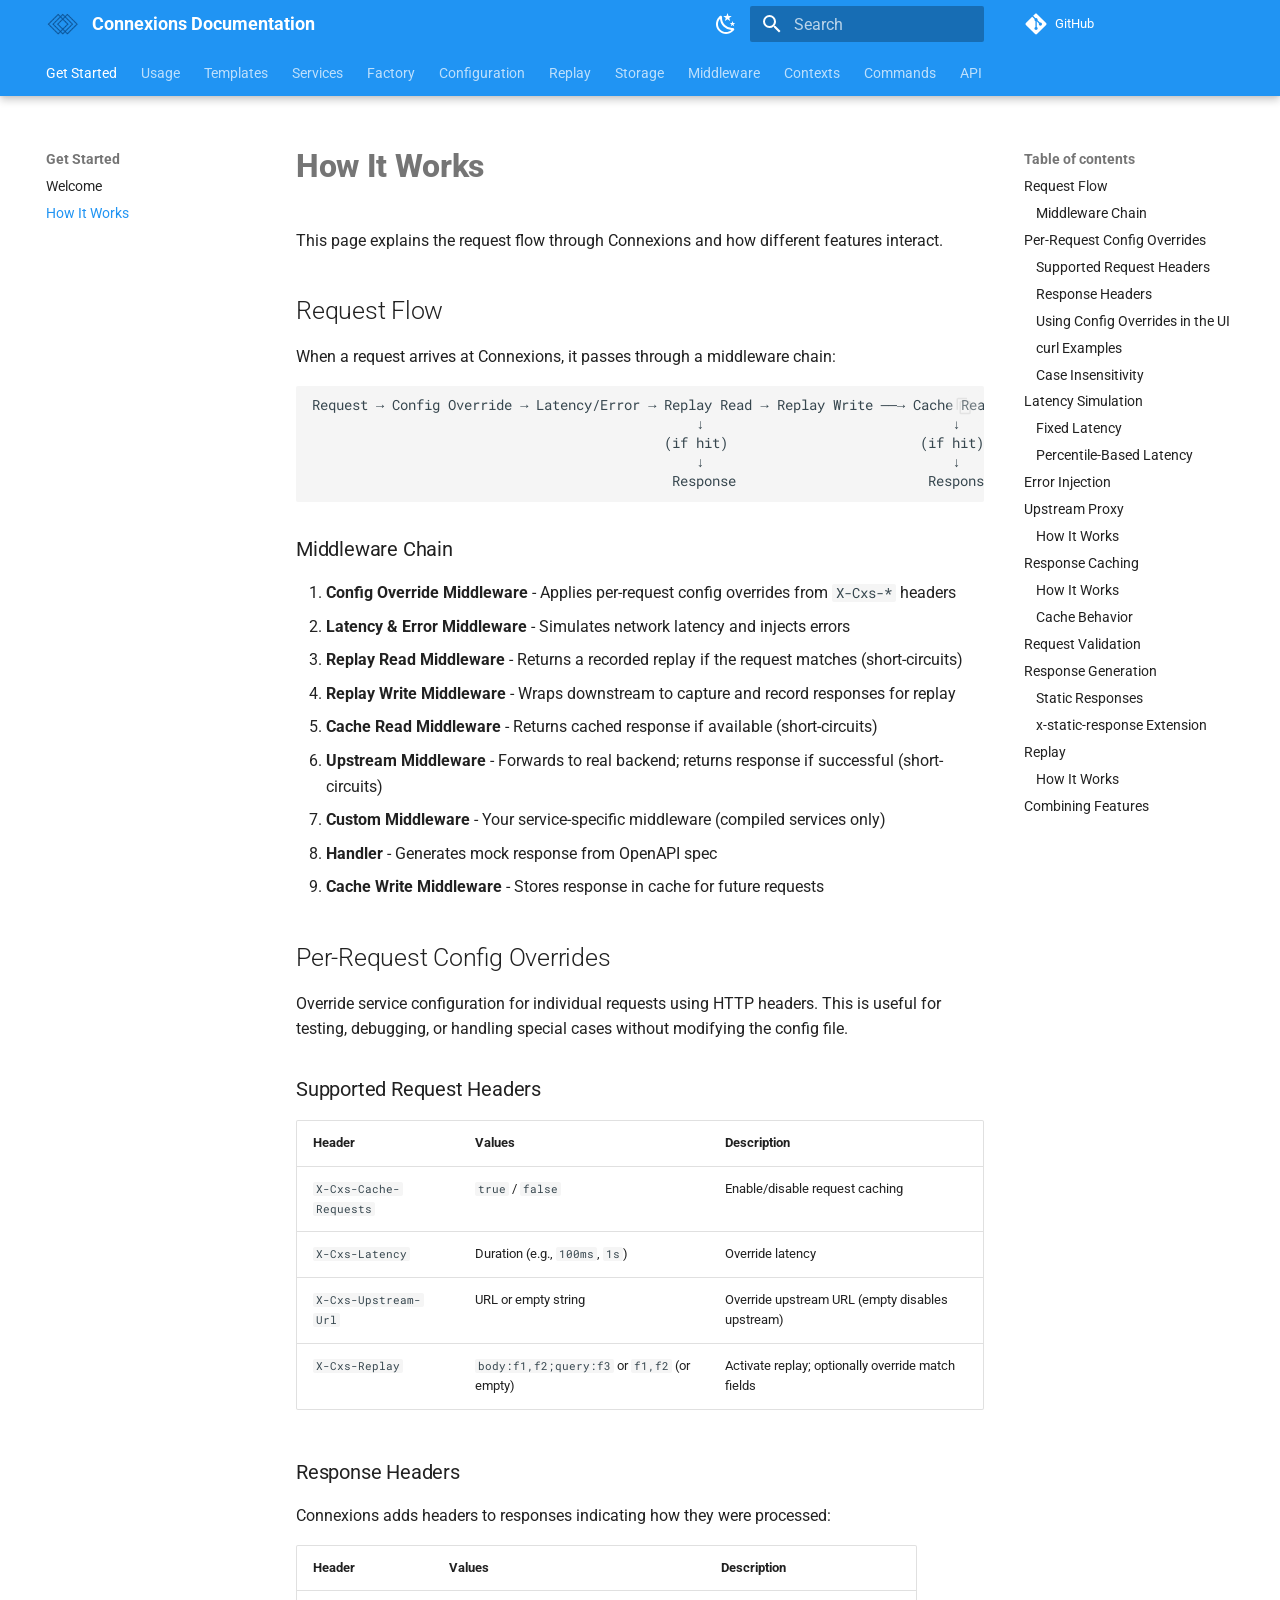
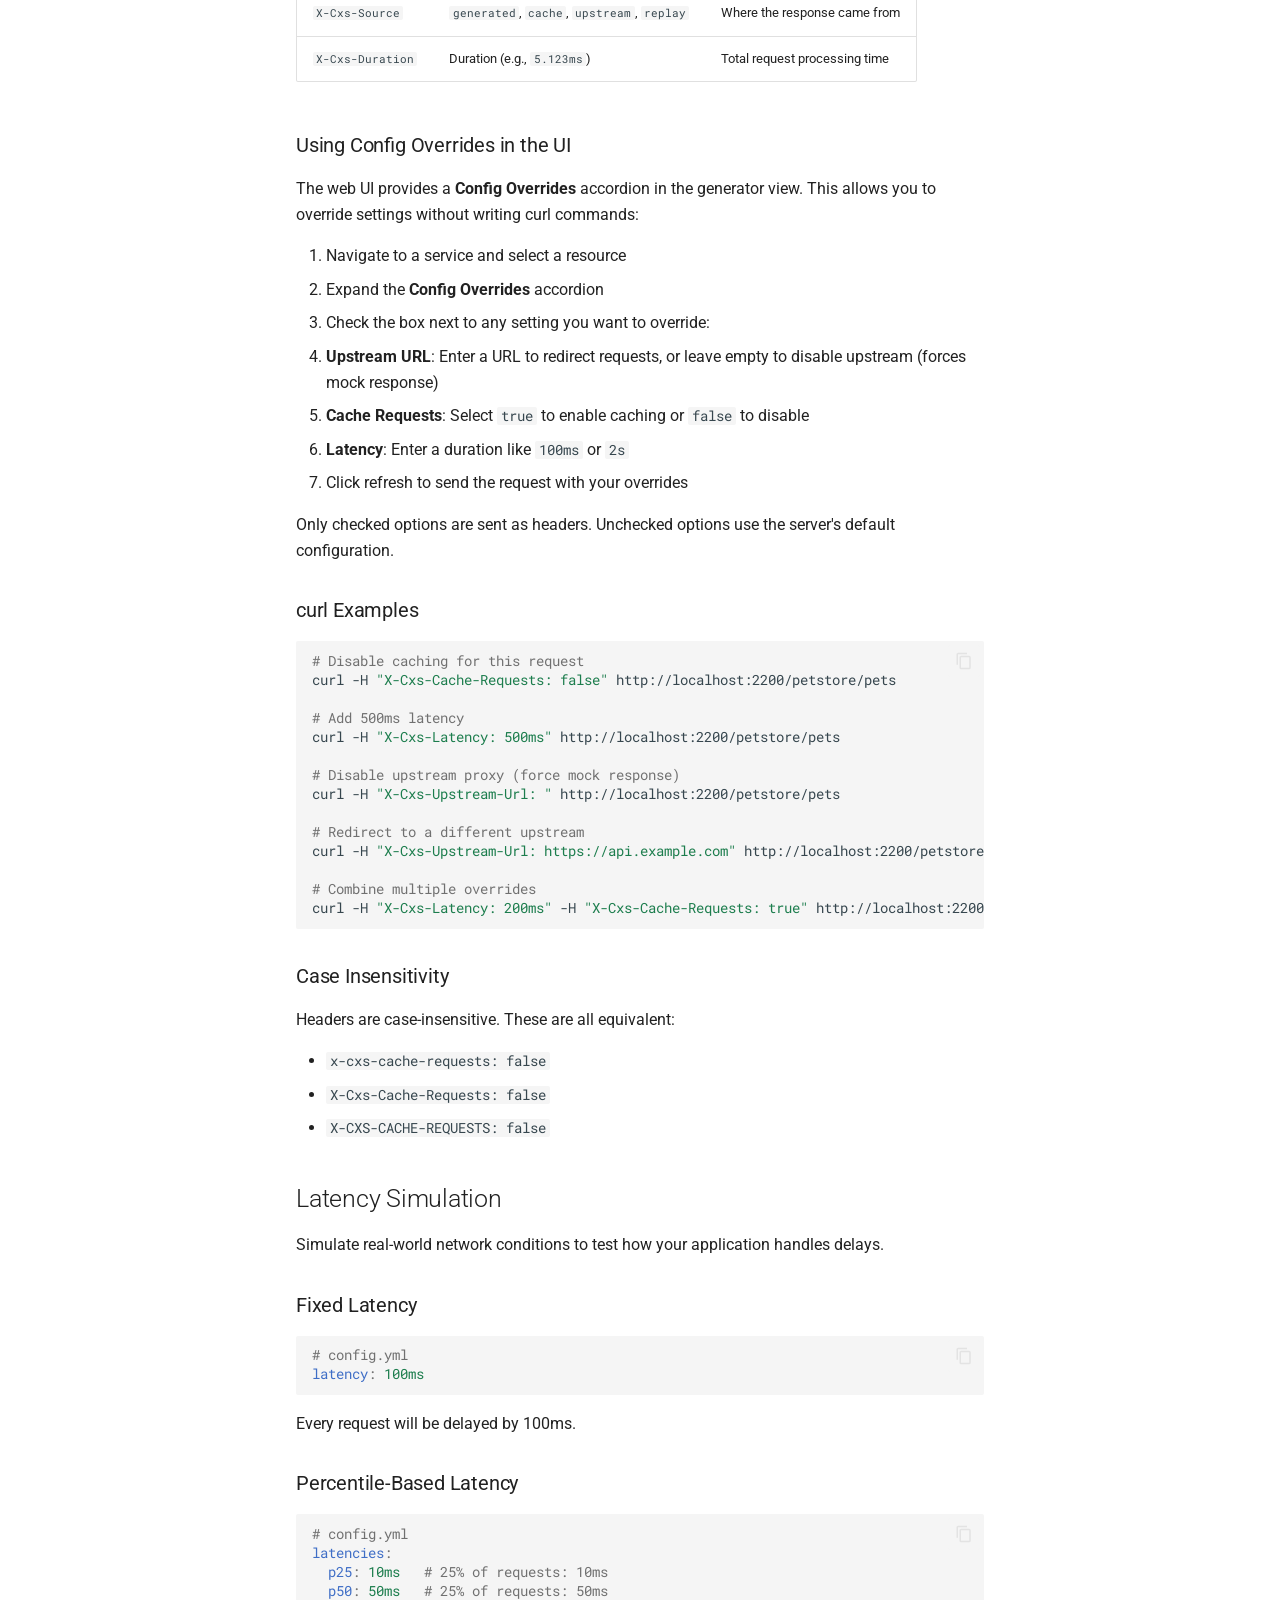
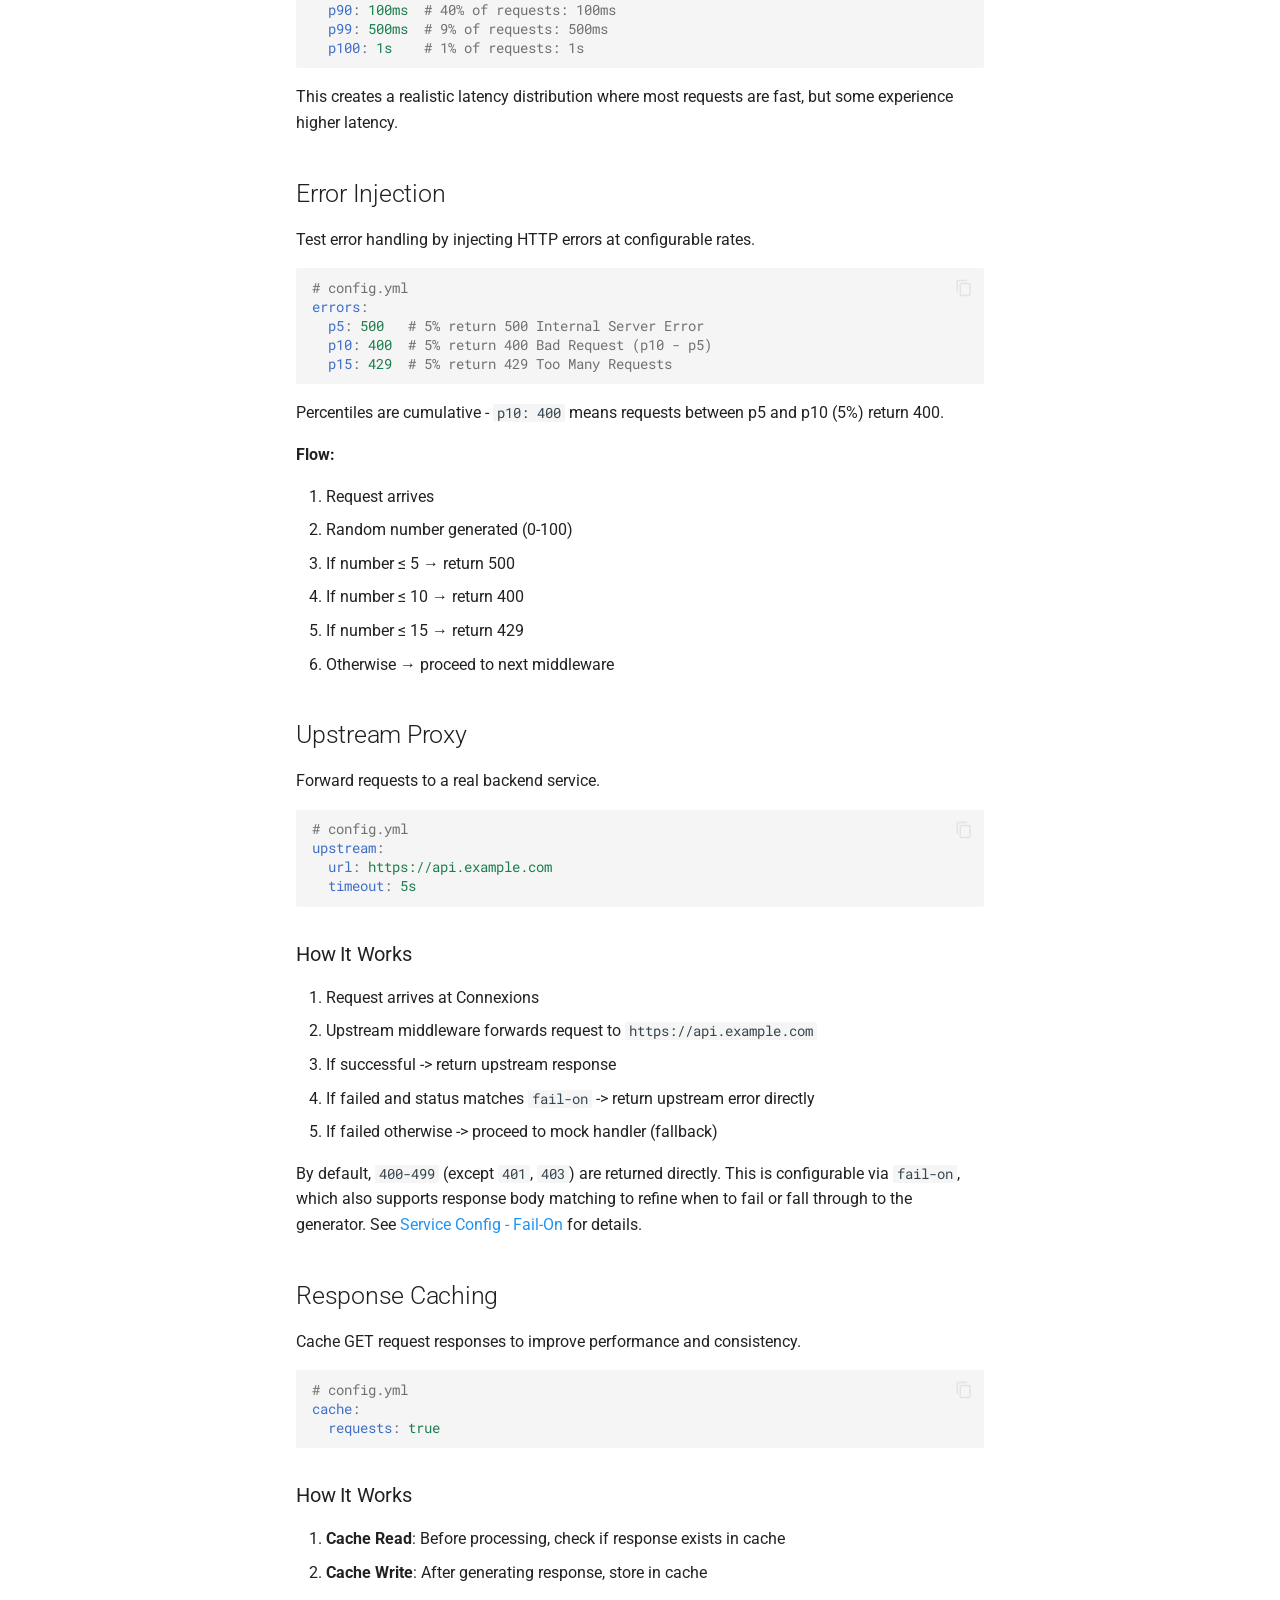
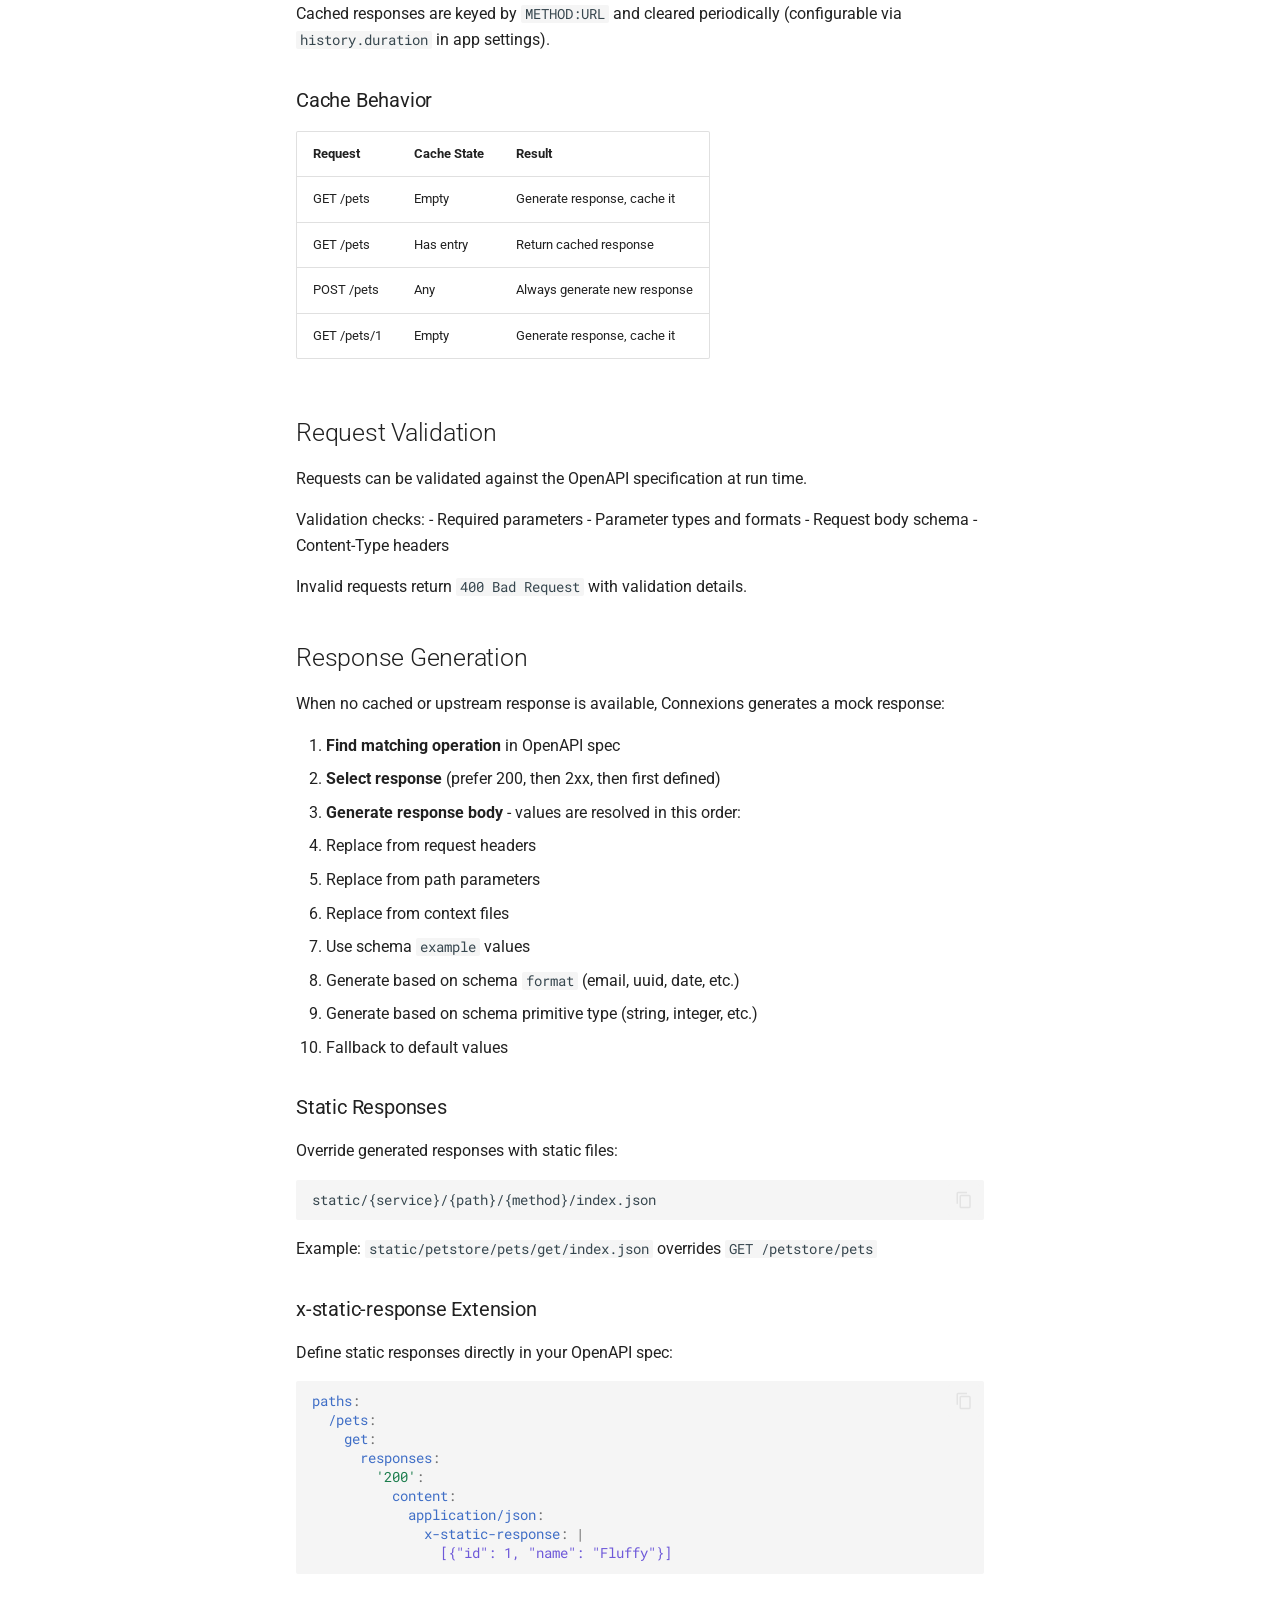
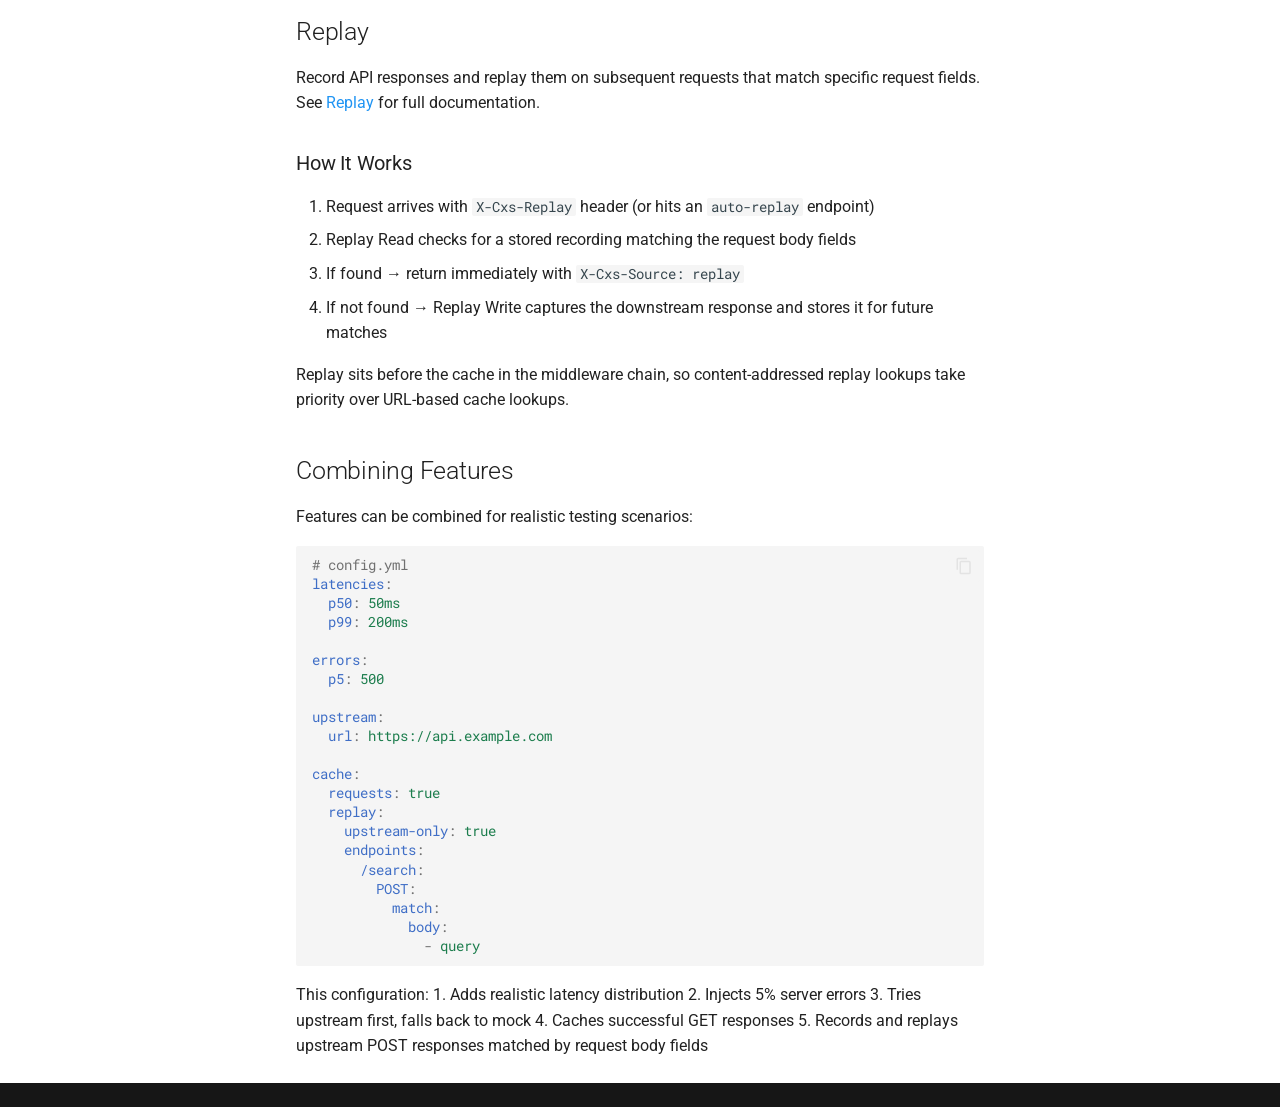
==== commit 79740866: "Deployed a429a90 with MkDocs version: 1.6.1" ====
--- a/how-it-works/index.html
+++ b/how-it-works/index.html
@@ -2215,11 +2215,13 @@
 <ol>
 <li>Request arrives at Connexions</li>
 <li>Upstream middleware forwards request to <code>https://api.example.com</code></li>
-<li>If successful → return upstream response</li>
-<li>If failed and status matches <code>fail-on</code> → return upstream error directly</li>
-<li>If failed otherwise → proceed to mock handler (fallback)</li>
+<li>If successful -&gt; return upstream response</li>
+<li>If failed and status matches <code>fail-on</code> -&gt; return upstream error directly</li>
+<li>If failed otherwise -&gt; proceed to mock handler (fallback)</li>
 </ol>
-<p>By default, <code>400 Bad Request</code> is returned directly (configurable via <code>fail-on</code>).</p>
+<p>By default, <code>400-499</code> (except <code>401</code>, <code>403</code>) are returned directly. This is configurable via <code>fail-on</code>,
+which also supports response body matching to refine when to fail or fall through to the generator.
+See <a href="../config/service/#fail-on">Service Config - Fail-On</a> for details.</p>
 <h2 id="response-caching">Response Caching<a class="headerlink" href="#response-caching" title="Permanent link">&para;</a></h2>
 <p>Cache GET request responses to improve performance and consistency.</p>
 <div class="highlight"><pre><span></span><code><span class="c1"># config.yml</span>
